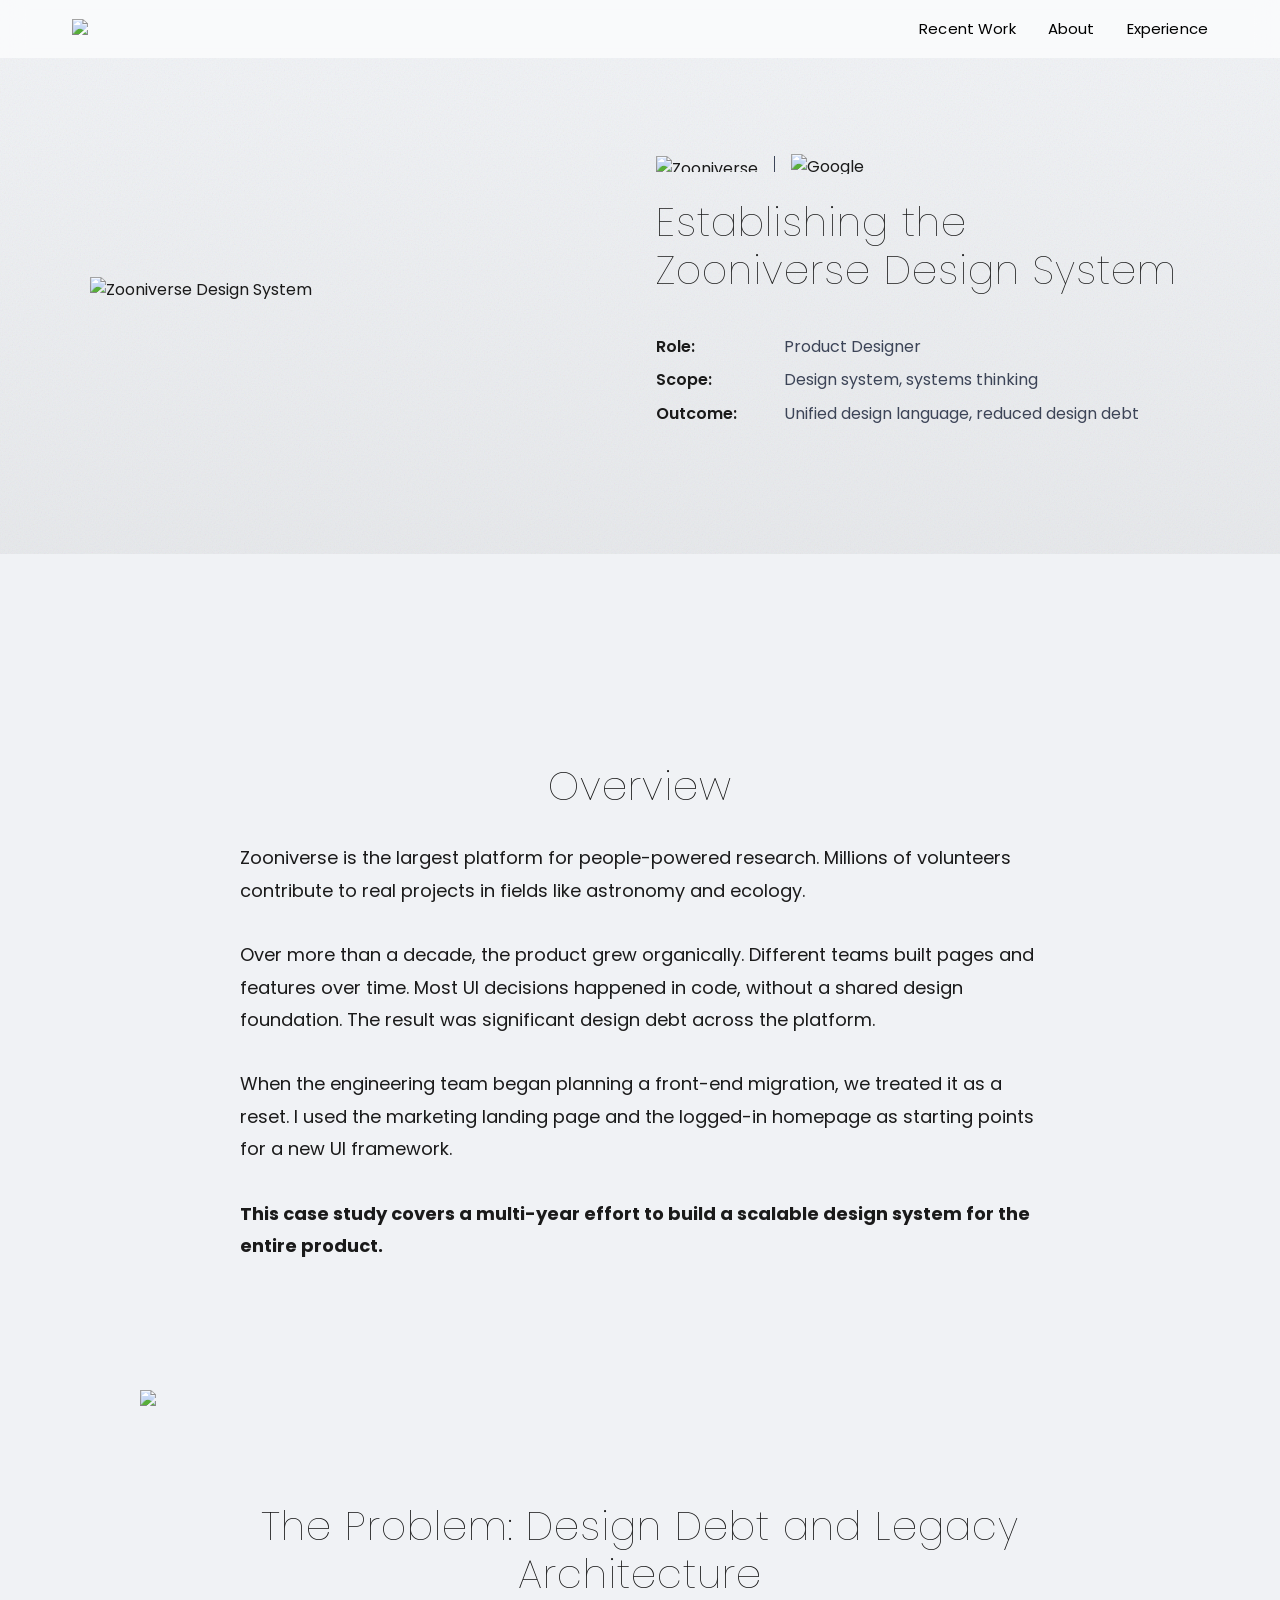
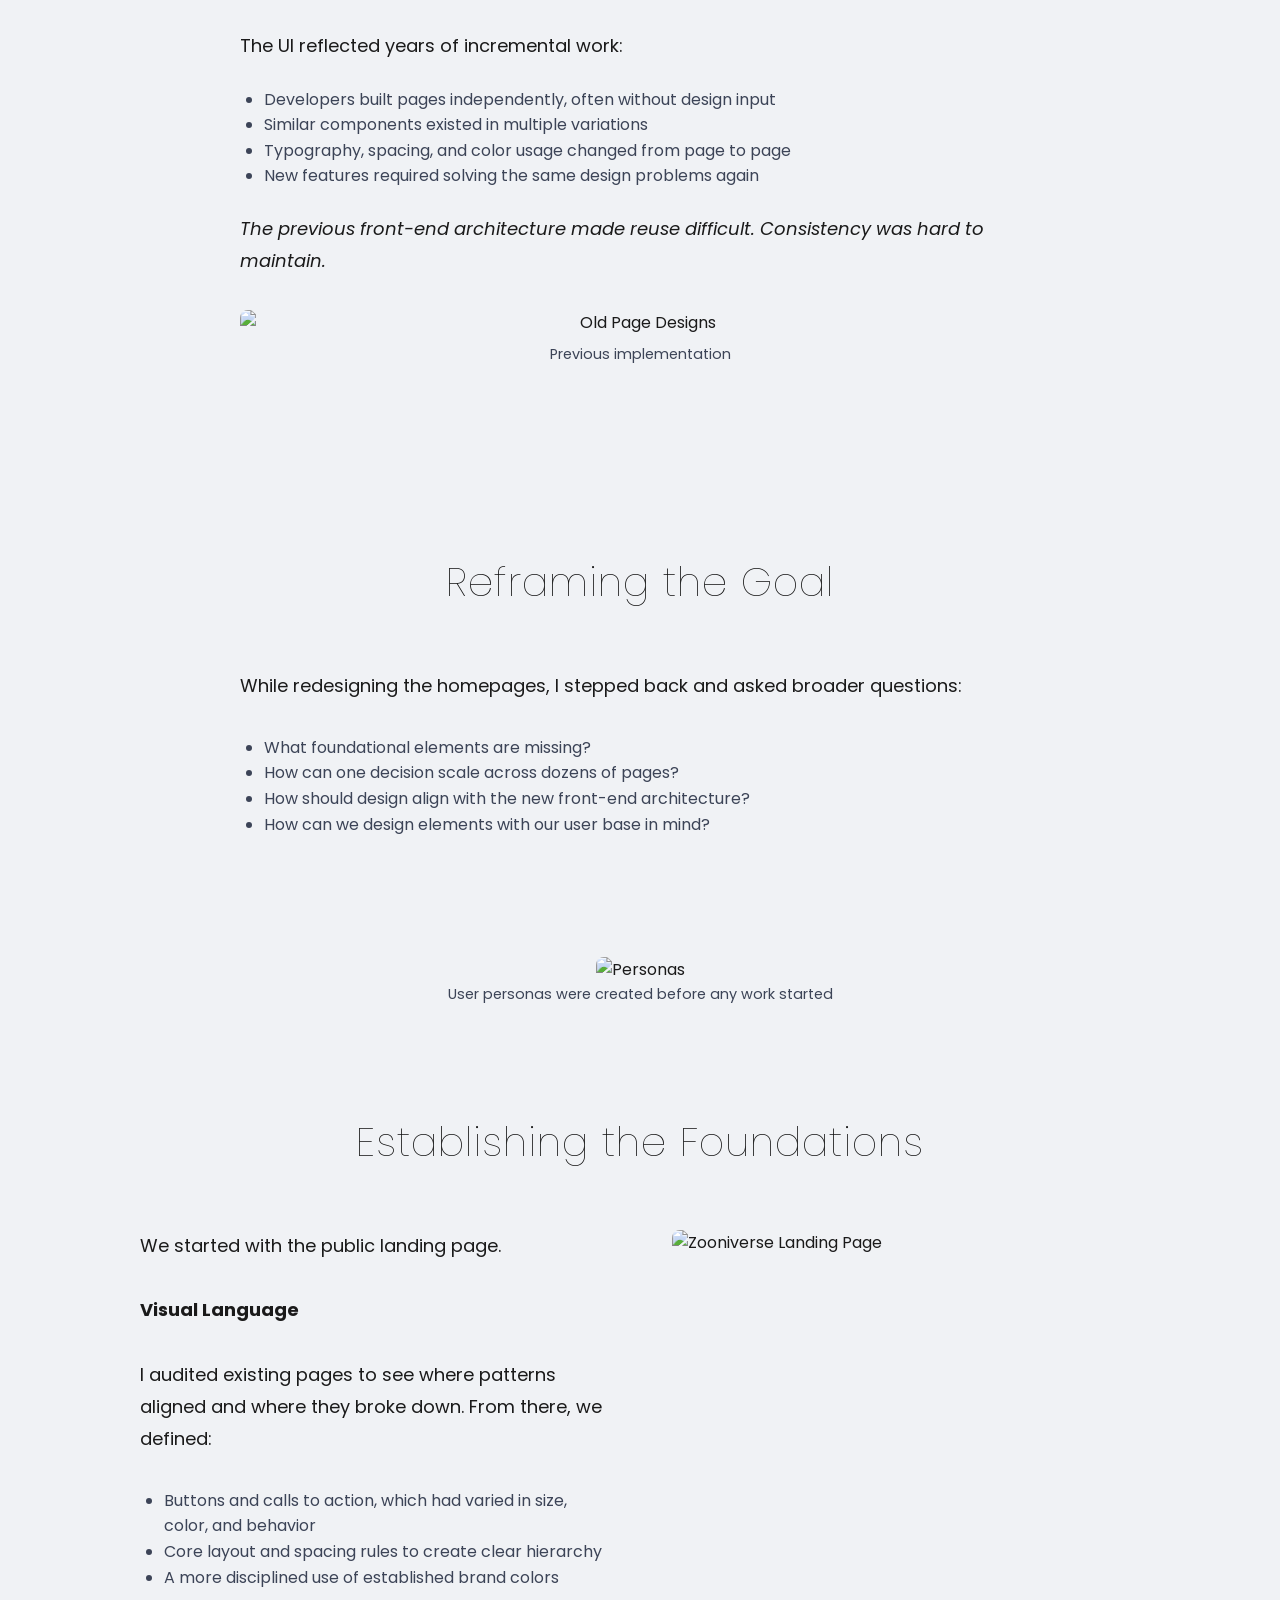
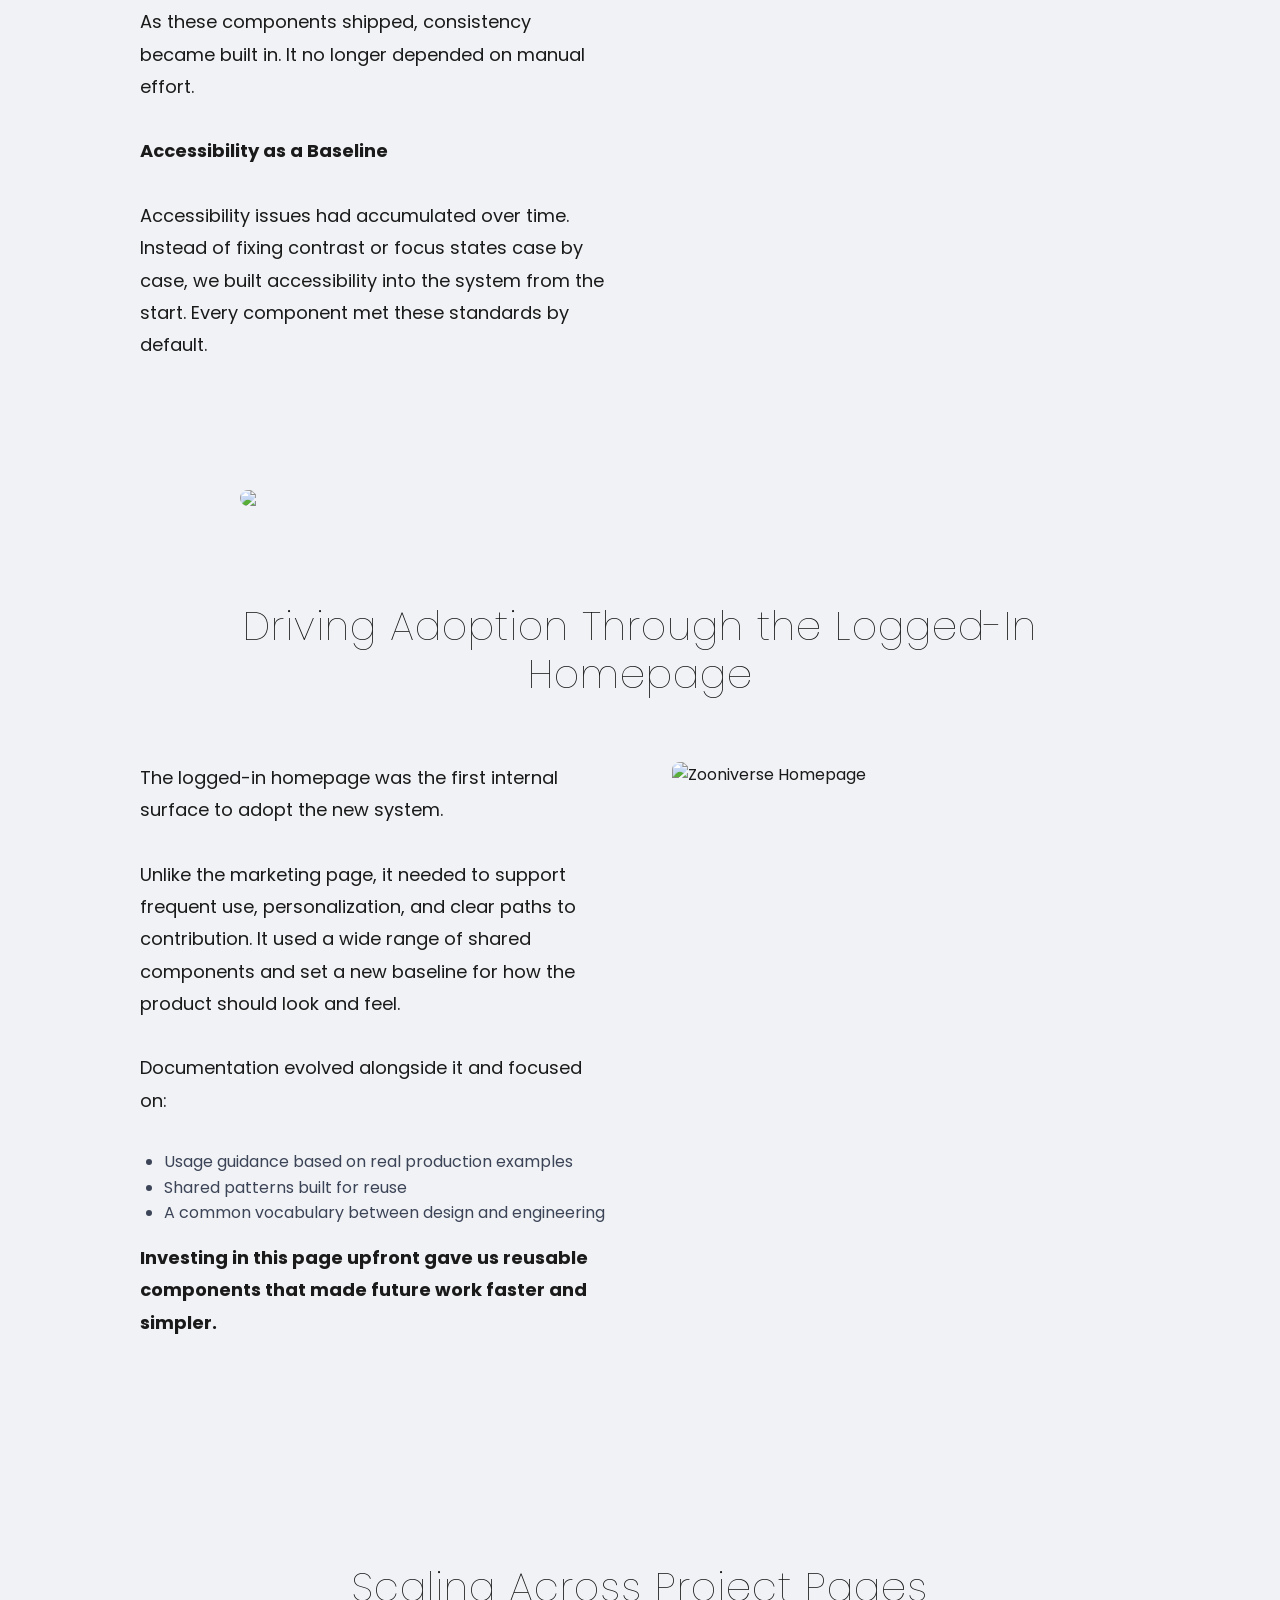
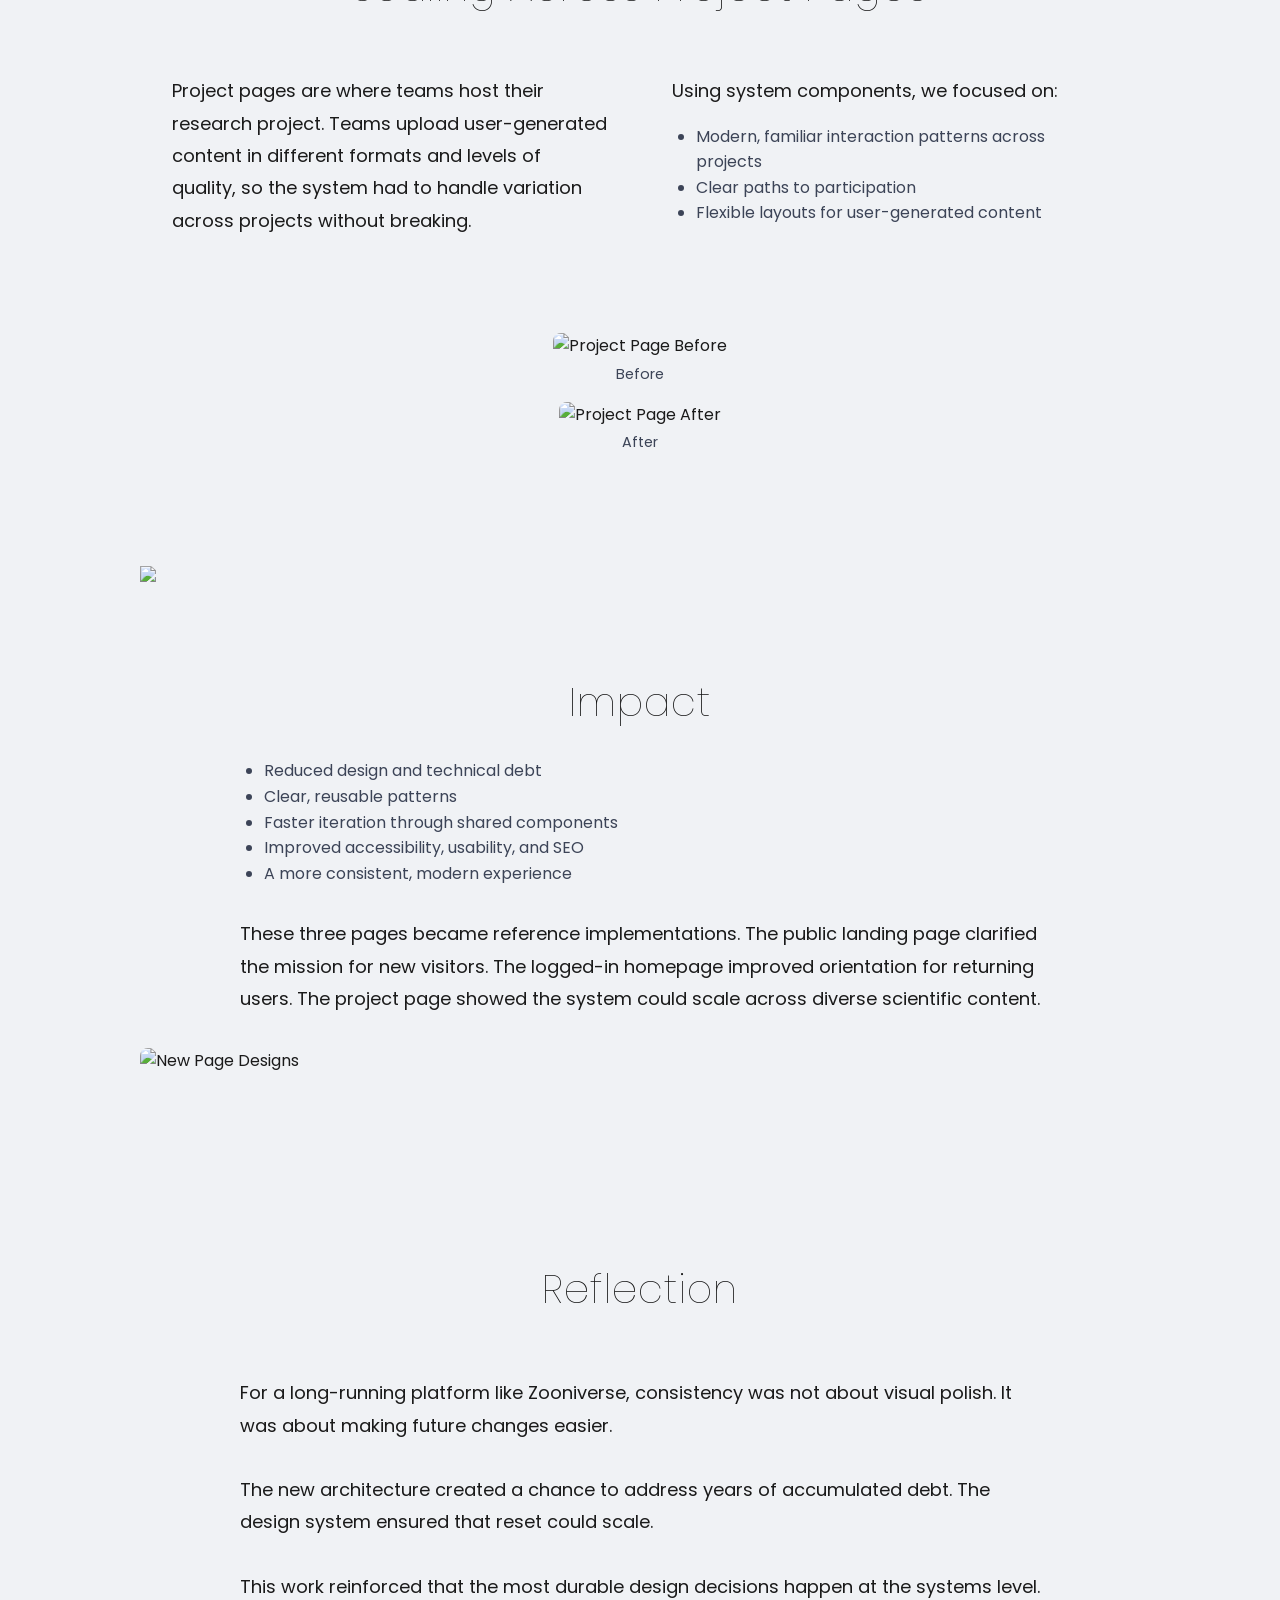
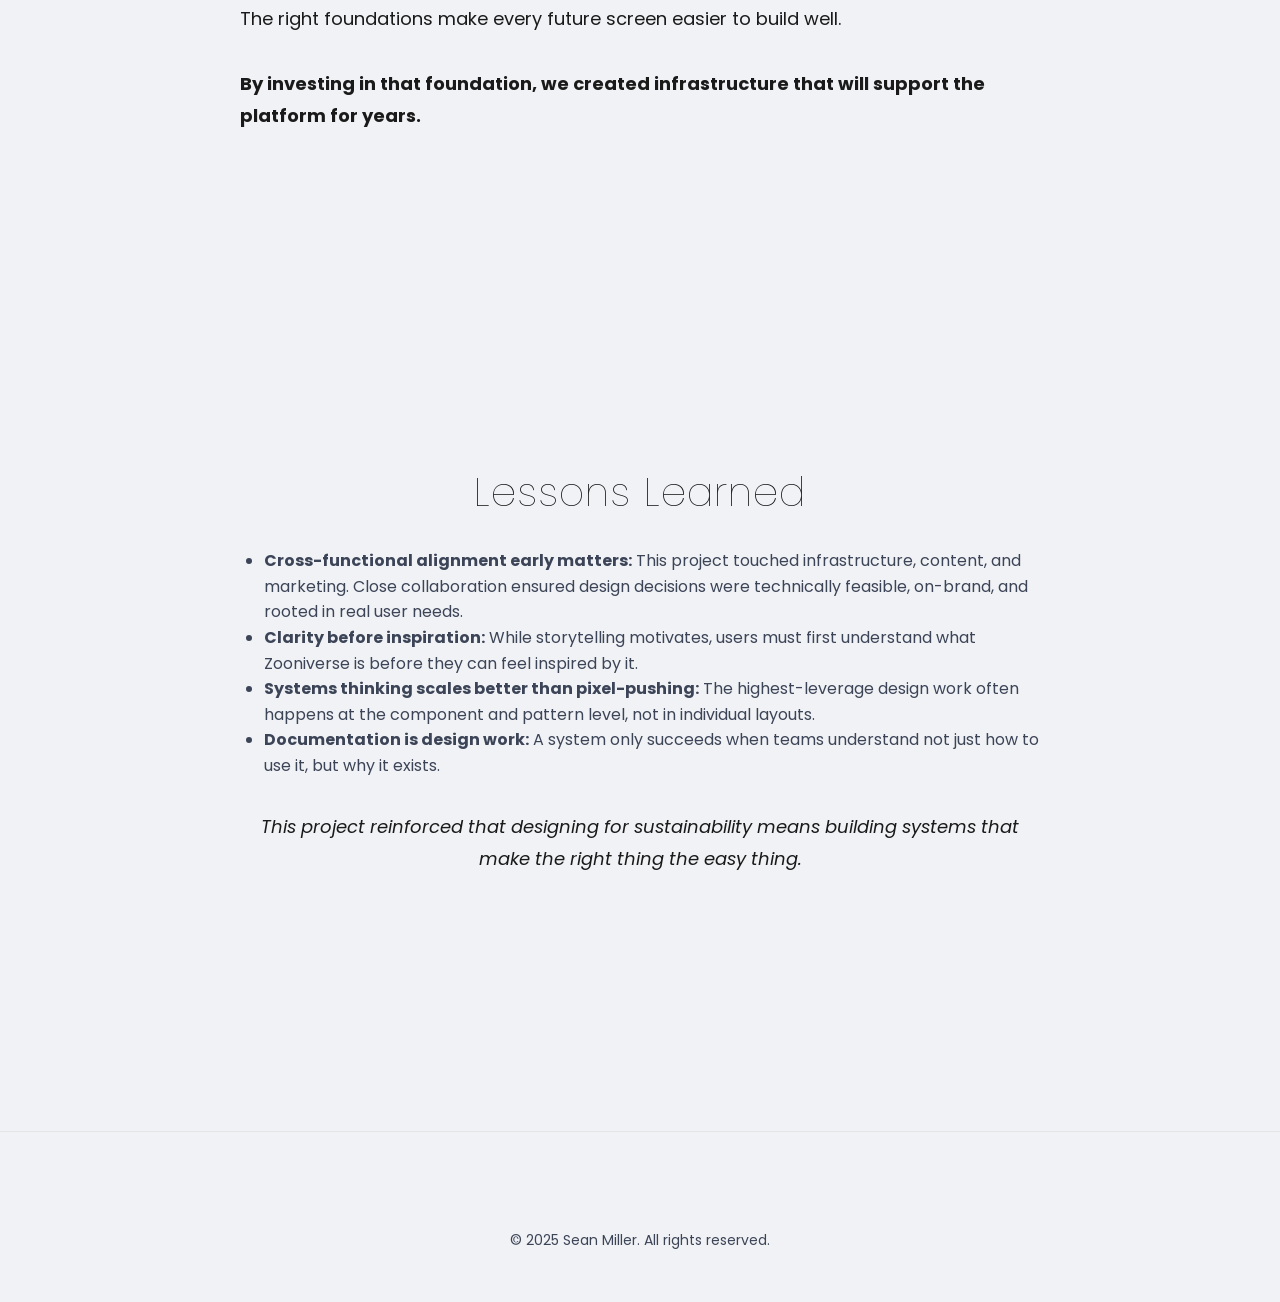
==== case_study_1.html @ 1192851b "added personas" ====
<!DOCTYPE html>
<html lang="en">
<head>
    <meta charset="UTF-8">
    <meta name="viewport" content="width=device-width, initial-scale=1.0">
    
    <!-- Primary Meta Tags -->
    <title>Establishing the Zooniverse Design System - Sean Miller UX Case Study</title>
    <meta name="title" content="Zooniverse Landing Page & Design System - Sean Miller UX Case Study">
    <meta name="description" content="Establishing a scalable design system and refreshing the homepage for the world's largest citizen science platform, turning years of design debt into intentional consistency.">
    <meta name="keywords" content="Design Systems, UX Design, Information Architecture, Visual Design, Citizen Science, Platform Design">
    <meta name="author" content="Sean Miller">
    
    <!-- Google Fonts -->
    <link rel="preconnect" href="https://fonts.googleapis.com">
    <link rel="preconnect" href="https://fonts.gstatic.com" crossorigin>
    <link href="https://fonts.googleapis.com/css2?family=Poppins:wght@300;400;500;600;700&display=swap" rel="stylesheet">
    
    <!-- Stylesheet -->
    <link rel="stylesheet" href="stylesheet.css">
</head>
<body>
    <!-- Header -->
    <header>
        <nav>
            <div class="logo">
                <a href="index.html">
                <img src=https://raw.githubusercontent.com/sean-miller26/sean-miller26.github.io/refs/heads/main/Logo%20Black.png><alt="Sean Miller"></alt> <class="logo"></a></class>
            </div>
            <ul class="nav-links">
                <li><a href="index.html#recent%20work">Recent Work</a></li>
                <li><a href="index.html#about">About</a></li>
                <li><a href="index.html#experience">Experience</a></li>
            </ul>
        </nav>
    </header>

    <main>
        <!-- Hero Section -->
        <section class="case-study-hero">
            <div class="case-study-hero-content">
                <div class="case-study-hero-image">
                    <img src="https://github.com/sean-miller26/sean-miller26.github.io/blob/main/Design%20System%20Laptop%20Mock.png?raw=true" alt="Zooniverse Design System">
                </div>
                <div class="case-study-hero-text">
                    <div class="card-sponsors">
                        <img src="https://raw.githubusercontent.com/sean-miller26/sean-miller26.github.io/refs/heads/main/zooniverse-word-teal.png" alt="Zooniverse" class="card-sponsor-logo" style="height: 16px;">
                        <div class="card-sponsor-separator"></div>
                        <img src="https://raw.githubusercontent.com/sean-miller26/sean-miller26.github.io/a4e786093bfe8d5346511a8cd8456aa1c812fcd9/Google_logo.svg" alt="Google" class="card-sponsor-logo" style="height: 20px;">
                    </div>
                    
                    <h1 style="font-size: 2.5rem; margin-bottom: 2rem; text-align: left;">Establishing the Zooniverse Design System</h1>
                    
                    <div class="case-study-meta">
                        <div class="meta-row">
                            <span class="meta-label">Role:</span>
                            <span class="meta-value">Product Designer</span>
                        </div>
                        <div class="meta-row">
                            <span class="meta-label">Scope:</span>
                            <span class="meta-value">Design system, systems thinking</span>
                        </div>
                        </div>
                        <div class="meta-row">
                            <span class="meta-label">Outcome:</span>
                            <span class="meta-value">Unified design language, reduced design debt</span>
                        </div>
                    </div>
                </div>
            </div>
        </section>

        <!-- Overview -->
        <section class="section-colored">
            <div style="max-width: 800px; margin: 0 auto;">
                <h2 style="text-align: center; margin-bottom: 2rem;">Overview</h2>
                <p>Zooniverse is the largest platform for people-powered research. Millions of volunteers contribute to real projects in fields like astronomy and ecology.</p>
                <p>Over more than a decade, the product grew organically. Different teams built pages and features over time. Most UI decisions happened in code, without a shared design foundation. The result was significant design debt across the platform.</p>
                <p>When the engineering team began planning a front-end migration, we treated it as a reset. I used the marketing landing page and the logged-in homepage as starting points for a new UI framework.</p>
                <p><strong>This case study covers a multi-year effort to build a scalable design system for the entire product.</strong></p>
            </div>
        </section>

        <div class="featured-image" style="max-width: 1000px; margin: 0 auto;">
                <img src="https://github.com/sean-miller26/sean-miller26.github.io/blob/main/Design%20System%20Visual%20Break.png?raw=true" class="featured-image">

        <!-- The Problem -->
        <section class="section-colored">
            <h2>The Problem: Design Debt and Legacy Architecture</h2>
            <div style="max-width: 800px; margin: 0 auto;">
                <p style="margin-bottom: 1.5rem;">The UI reflected years of incremental work:</p>
                <ul style="margin-left: 1.5rem; color: var(--color-text-light); margin-bottom: 1.5rem;">
                    <li>Developers built pages independently, often without design input</li>
                    <li>Similar components existed in multiple variations</li>
                    <li>Typography, spacing, and color usage changed from page to page</li>
                    <li>New features required solving the same design problems again</li>
                </ul>
                <p><em>The previous front-end architecture made reuse difficult. Consistency was hard to maintain.</em></p>
                <figure style="margin: 0; text-align: center;">
                    <img src="https://github.com/sean-miller26/sean-miller26.github.io/blob/main/Old%20Page%20Designs.png?raw=true" 
                    alt="Old Page Designs" 
                    class="featured-image" 
                    style="border-radius: 8px;">
                <figcaption style="margin-top: 0.5rem; color: var(--color-text-light); font-size: 0.9rem;">
                    Previous implementation
                    </figcaption>    
                </figure>
                    <div class="featured-image" style="max-width: 1000px; margin: 0 auto;">
                
            </div>
            
        </section>

        <!-- Reframing the Goal -->
        <section class="section-white">
            <div style="max-width: 800px; margin: 0 auto;">
                <h2>Reframing the Goal</h2>
                <p>While redesigning the homepages, I stepped back and asked broader questions:</p>
                <ul style="margin-left: 1.5rem; color: var(--color-text-light); margin-bottom: 1.5rem;">
                    <li>What foundational elements are missing?</li>
                    <li>How can one decision scale across dozens of pages?</li>
                    <li>How should design align with the new front-end architecture?</li>
                    <li>How can we design elements with our user base in mind?</li>
                </ul>
            </div>
        </section>

        <figure style="margin: 0; text-align: center;">
                <img src="https://github.com/sean-miller26/sean-miller26.github.io/blob/main/Personas.png?raw=true" 
                alt="Personas" 
                class="lightbox-trigger" 
                style="width: 100%; height: auto; border-radius: 8px;">
                <figcaption style="margin-bottom: 1rem; color: var(--color-text-light); font-size: 0.9rem;">User personas were created before any work started</figcaption>    
            </figure>

        <!-- Establishing the Foundations -->
        <section class="section-white">
            <h2>Establishing the Foundations</h2>
            <div class="featured-item" style="max-width: 1000px; margin: 0 auto;">
                <img src="https://github.com/sean-miller26/sean-miller26.github.io/blob/main/Long%20Landing%20Page.png?raw=true" 
                alt="Zooniverse Landing Page" 
                class="featured-image lightbox-trigger" 
                style="border-radius: 8px;">
                <div class="featured-content"> 
                    <p>We started with the public landing page.</p>
                    <p><strong>Visual Language</strong></p>
                    <p>I audited existing pages to see where patterns aligned and where they broke down. From there, we defined:</p>
                    <ul style="margin-left: 1.5rem; color: var(--color-text-light); margin-bottom: 1rem;">
                        <li>Buttons and calls to action, which had varied in size, color, and behavior</li>
                        <li>Core layout and spacing rules to create clear hierarchy</li>
                        <li>A more disciplined use of established brand colors</li>
                    </ul>
                    <p>As these components shipped, consistency became built in. It no longer depended on manual effort.</p>
                    <p><strong>Accessibility as a Baseline</strong></p>
                    <p>Accessibility issues had accumulated over time. Instead of fixing contrast or focus states case by case, we built accessibility into the system from the start. Every component met these standards by default.</p>
                </div>
            </div>
        </section>

        <img src="https://github.com/sean-miller26/sean-miller26.github.io/blob/main/Design%20System.png?raw=true"
            class="featured-image lightbox-trigger" 
                 style="border-radius: 8px; max-width: 800px; width: 100%; margin: 0 auto;">

        <!-- Driving Adoption Through the Logged-In Homepage -->
        <section class="section-white">
            <h2>Driving Adoption Through the Logged-In Homepage</h2>
            <div class="featured-item" style="max-width: 1000px; margin: 0 auto;">
                <img src="https://github.com/sean-miller26/sean-miller26.github.io/blob/main/Long%20Homepage.png?raw=true" 
                alt="Zooniverse Homepage" 
                class="featured-image lightbox-trigger" 
                style="border-radius: 8px;">
                <div class="featured-content"> 
                    <p>The logged-in homepage was the first internal surface to adopt the new system.</p>
                    <p>Unlike the marketing page, it needed to support frequent use, personalization, and clear paths to contribution. It used a wide range of shared components and set a new baseline for how the product should look and feel.</p>
                    <p>Documentation evolved alongside it and focused on:</p>
                    <ul style="margin-left: 1.5rem; color: var(--color-text-light); margin-bottom: 1rem;">
                        <li>Usage guidance based on real production examples</li>
                        <li>Shared patterns built for reuse</li>
                        <li>A common vocabulary between design and engineering</li>
                    </ul>
                    <p><strong>Investing in this page upfront gave us reusable components that made future work faster and simpler.</strong></p>
                </div>
            </div>
        </section>

       <!-- Scaling the System Across Project Pages -->
<section class="section-white">
    <h2>Scaling Across Project Pages</h2>
    <div style="max-width: var(--max-width); margin: 0 auto; padding: 0 var(--space-md);">
        <style>
            @media (max-width: 768px) {
                .stack-mobile { grid-template-columns: 1fr !important; }
            }
        </style>
        
        <!-- Text and List Row -->
        <div class="stack-mobile" style="display: grid; grid-template-columns: 1fr 1fr; gap: var(--space-lg); margin-bottom: var(--space-lg);">
            <div>
                <p>Project pages are where teams host their research project. Teams upload user-generated content in different formats and levels of quality, so the system had to handle variation across projects without breaking.</p>
            </div>
            <div>
                <p style="margin-bottom: 1rem;">Using system components, we focused on:</p>
                <ul style="margin-left: 1.5rem; color: var(--color-text-light);">
                    <li>Modern, familiar interaction patterns across projects</li>
                    <li>Clear paths to participation</li>
                    <li>Flexible layouts for user-generated content</li>
                </ul>
            </div>
        </div>

        <!-- Before and after images -->
        <div class="featured-image">
            <figure style="margin: 0; text-align: center;">
                <img src="https://github.com/sean-miller26/sean-miller26.github.io/blob/main/Project%20Homepage%20Old.png?raw=true" alt="Project Page Before" class="lightbox-trigger" style="width: 100%; height: auto; border-radius: 8px;">
                <figcaption style="margin-top: 0.25rem; margin-bottom: 1rem; color: var(--color-text-light); font-size: 0.9rem;">Before</figcaption>    
            </figure>
            <figure style="margin: 0; text-align: center;">
                <img src="https://github.com/sean-miller26/sean-miller26.github.io/blob/main/Project%20Hompage%20New.png?raw=true" alt="Project Page After" class="lightbox-trigger" style="width: 100%; height: auto; border-radius: 8px;">
                <figcaption style="margin-top: 0.25rem; margin-bottom: 1rem; color: var(--color-text-light); font-size: 0.9rem;">After</figcaption>
            </figure>
        </div>
    </div>
</section>

<div class="featured-image" style="max-width: 1000px; margin: 0 auto;">
                <img src="https://github.com/sean-miller26/sean-miller26.github.io/blob/main/Design%20System%202.png?raw=true" 
                class="featured-image lightbox-trigger">

        <!-- Impact -->
        <section class="section-colored">
            <h2>Impact</h2>
            <div style="max-width: 800px; margin: 0 auto;">
                    <ul style="margin-left: 1.5rem; color: var(--color-text-light);">
                        <li>Reduced design and technical debt</li>
                        <li>Clear, reusable patterns</li>
                        <li>Faster iteration through shared components</li>
                        <li>Improved accessibility, usability, and SEO</li>
                        <li>A more consistent, modern experience</li>
                    </ul>
                    <p style="margin-top: 2rem;">These three pages became reference implementations. The public landing page clarified the mission for new visitors. The logged-in homepage improved orientation for returning users. The project page showed the system could scale across diverse scientific content.</p>
                </div>
                <div class="featured-image" style="max-width: 1000px; margin: 0 auto;">
                <img src="https://github.com/sean-miller26/sean-miller26.github.io/blob/main/New%20Page%20Designs.png?raw=true" 
                alt="New Page Designs" 
                class="featured-image lightbox-trigger" 
                style="border-radius: 8px;">
            </div>
        </section>

        <!-- Reflection -->
        <section class="section-white">
            <div style="max-width: 800px; margin: 0 auto;">
                <h2>Reflection</h2>
                <p>For a long-running platform like Zooniverse, consistency was not about visual polish. It was about making future changes easier.</p>
                <p style="margin-top: 1.5rem;">The new architecture created a chance to address years of accumulated debt. The design system ensured that reset could scale.</p>
                <p style="margin-top: 1.5rem;">This work reinforced that the most durable design decisions happen at the systems level. The right foundations make every future screen easier to build well.</p>
                <p style="margin-top: 1.5rem;"><strong>By investing in that foundation, we created infrastructure that will support the platform for years.</strong></p>
            </div>
        </section>

        <!-- Lessons Learned -->
        <section class="section-colored">
            <div style="max-width: 800px; margin: 0 auto;">
                <h2>Lessons Learned</h2>
                <ul style="margin-left: 1.5rem; color: var(--color-text-light);">
                    <li><strong>Cross-functional alignment early matters:</strong> This project touched infrastructure, content, and marketing. Close collaboration ensured design decisions were technically feasible, on-brand, and rooted in real user needs.</li>
                    <li><strong>Clarity before inspiration:</strong> While storytelling motivates, users must first understand what Zooniverse is before they can feel inspired by it.</li>
                    <li><strong>Systems thinking scales better than pixel-pushing:</strong> The highest-leverage design work often happens at the component and pattern level, not in individual layouts.</li>
                    <li><strong>Documentation is design work:</strong> A system only succeeds when teams understand not just how to use it, but why it exists.</li>
                </ul>
                <p style="margin-top: 2rem; text-align: center;"><em>This project reinforced that designing for sustainability means building systems that make the right thing the easy thing.</em></p>
            </div>
        </section>
    </main>

    <!-- Footer -->
    <footer>
        <p>&copy; 2025 Sean Miller. All rights reserved.</p>
    </footer>

    <!-- Lightbox Overlay (add once per page) -->
<div id="lightbox">
    <img id="lightbox-img" src="" alt="">
    <button id="lightbox-close">×</button>
</div>

    <script src="lightbox.js"></script>

    <script>
        // Smooth scrolling for nav links
        document.querySelectorAll('a[href^="#"]').forEach(anchor => {
            anchor.addEventListener('click', function (e) {
                e.preventDefault();
                const target = document.querySelector(this.getAttribute('href'));
                if (target) {
                    target.scrollIntoView({ behavior: 'smooth' });
                }
            });
            
        });
        
    </script>
</body>
</html>
---- stylesheet.css ----
/* ===================================
   SEAN MILLER PORTFOLIO STYLESHEET
   =================================== */

/* CSS Reset & Base Styles */
* {
  margin: 0;
  padding: 0;
  box-sizing: border-box;
}

:root {
  /* Color Palette */
  --color-text: #1a1a1a;
  --color-text-light: #3C4457;
  --color-text-lighter: #3C4457;
  --color-background: #f0f2f5;
  --color-accent: #000000;
  --color-border: #e5e5e5;
  --color-hover: #f5f5f5;
  
  /* Typography */
  --font-primary: 'Poppins', -apple-system, BlinkMacSystemFont, 'Segoe UI', sans-serif;
  --font-display: 'Poppins', 'Helvetica Neue', Helvetica, Arial, sans-serif;
  
  /* Spacing */
  --space-xs: 0.5rem;
  --space-sm: 1rem;
  --space-md: 2rem;
  --space-lg: 4rem;
  --space-xl: 6rem;
  --space-xxl: 8rem;
  
  /* Layout */
  --max-width: 1200px;
  --content-width: 800px;
  --transition: all 0.3s cubic-bezier(0.4, 0, 0.2, 1);
}

/* Typography */
body {
  font-family: var(--font-primary);
  font-size: 16px;
  line-height: 1.6;
  color: var(--color-text);
  background-color: var(--color-background);
  -webkit-font-smoothing: antialiased;
  -moz-osx-font-smoothing: grayscale;
  margin: 0;
  padding: 0;
}

html {
scroll-behavior: smooth;
scroll-padding-top: 100px;
}

h1, h2, h3, h4, h5, h6 {
  font-family: var(--font-display);
  font-weight: 100;
  line-height: 1.2;
  margin-bottom: var(--space-md);
  letter-spacing: +0.025em;
}

h1 {
  font-size: clamp(2rem, 5vw, 3.5rem);
  margin-bottom: var(--space-lg);
}

h2 {
  font-size: clamp(1.5rem, 4vw, 2.5rem);
  text-align: center;
  margin-bottom: var(--space-lg);
  color: #101010
}

h3 {
  font-size: clamp(1.2rem, 3vw, 1.75rem);
  font-weight: 600;
  text-transform: uppercase;
  letter-spacing: 0.05em;
  font-size: 0.875rem;
  color: #101010;
}

h4 {
  font-size: 1.05rem;
  font-weight: 500;
  margin-bottom: var(--space-sm);
}

p {
  margin-bottom: var(--space-md);
  font-size: 1.125rem;
  line-height: 1.8;
  color: var(--color-text);
}

/* Links */
a {
  color: var(--color-accent);
  text-decoration: none;
  transition: var(--transition);
  position: relative;
}

a:hover {
  opacity: 0.6;
}

/* Header & Navigation */
header {
  padding: var(--space-sm) 0;
  border-bottom: 0px solid var(--color-border);
  position: sticky;
  top: 0;
  background: rgba(255, 255, 255, 0.6);
  backdrop-filter: blur(12px);
  z-index: 1000;
  margin: 0;
}

.logo {
  display: flex;
  align-items: center;
}

.logo a {
  display: flex;
  align-items: center;
}

.logo img {
  height: 20px;
  width: auto;
  display: block;
  transition: var(--transition);
}
nav {
  max-width: var(--max-width);
  margin: 0 auto;
  padding: 0 var(--space-md);
  display: flex;
  justify-content: space-between;
  align-items: center;
}

.nav-links {
  display: flex;
  gap: var(--space-md);
  list-style: none;
}

.nav-links a {
  font-size: 0.9375rem;
  font-weight: 400;
  letter-spacing: 0.01em;
}

/* Main Layout */
main {
  max-width: var(--max-width);
  margin: 0 auto;
  padding: 0 var(--space-md);
}

section {
  padding: var(--space-xl) 0;
}

section:first-of-type {
  padding-top: var(--space-xl);
}

/* Hero Section with Parallax */
.hero {
  position: relative;
  text-align: center;
  padding: 0;
  min-height: 65vh;
  display: flex;
  align-items: flex-end;
  justify-content: center;
  overflow: visible;
  margin-left: calc(-50vw + 50%);
  margin-right: calc(-50vw + 50%);
  padding-left: calc(50vw - 50%);
  padding-right: calc(50vw - 50%);
  margin-top: calc(-1 * (var(--space-sm) * 2 + 20px));
  padding-top: calc(var(--space-sm) * 2 + 60px);
  padding-bottom: 1rem;
}

.hero::after {
  content: '';
  position: absolute;
  bottom: 0;
  left: 0;
  width: 100%;
  height: 35%;
  background: linear-gradient(to bottom, transparent, #f0f2f5);
  pointer-events: none;
  z-index: 0;
}

.hero-bg {
  position: absolute;
  top: 0;
  left: 0;
  width: 100%;
  height: 110%;
  background-size: cover;
  background-position: center;
  background-repeat: no-repeat;
  z-index: -1;
  will-change: transform;
}

.hero-content {
  position: absolute;
  z-index: 1;
  max-width: var(--content-width);
  padding: 0 var(--space-md);
  color: #ffffff;
  display: flex;
  flex-direction: column;
  align-items: center;
  bottom: -6rem;
}

.hero-logo {
  width: 140px;
  height: auto;
  margin-bottom: .25rem;
  display: block;
}

.hero h1 {
  font-family: "Permanent Marker", cursive;
  font-weight: 400;
  margin: 0 0 0 0;
  color: #101010;
}

.hero p {
  font-size: 1rem;
  font-weight: 200;
  line-height: 1.4;
  color: #101010;
  max-width: var(--content-width);
  margin: 1rem;
}

.hero-social-links {
  display: flex;
  gap: .5rem;
  justify-content: center;
  flex-wrap: wrap;
  margin-top: 0.5rem;
}

.social-link {
  display: flex;
  align-items: center;
  gap: 8px;
  color: #3C4457;
  text-decoration: none;
  font-size: 0.9rem;
  transition: all 0.3s ease;
  padding: 6px 12px;
  border-radius: 25px;
  background: rgba(255, 255, 255, 0.5);
  backdrop-filter: blur(10px);
  border: 1px solid rgba(255, 255, 255, 0.1);
  white-space: nowrap;
  flex-shrink: 0;
}

.social-link:hover {
  color: #3C4457;
  background: #ffffff;
  border-color: #3C4457;
  opacity: 1;
}

.social-icon {
  width: 16px;
  height: 16px;
  fill: currentColor;
}

/* Section Background Colors */
.section-white {
  background: #F0F2F5;
  margin-left: calc(-50vw + 50%);
  margin-right: calc(-50vw + 50%);
  padding-left: calc(50vw - 50%);
  padding-right: calc(50vw - 50%);
}

.section-colored {
  background: #F0F2F5;
  margin-left: calc(-50vw + 50%);
  margin-right: calc(-50vw + 50%);
  padding-left: calc(50vw - 50%);
  padding-right: calc(50vw - 50%);
  padding-top: 13rem;
  padding-bottom: var(--space-xl);
}

.section-colored > * {
  opacity: 0;
  animation: fadeOnly 2s cubic-bezier(0.16, 1, 0.3, 1) both;
  animation-delay: 1.4s;
}

.section-colored h2 {
  color: #101010;
  text-align: center;
  margin-bottom: 2rem;
}

/* Content Sections */
.section-title {
  text-align: center;
  margin-bottom: var(--space-xl);
}

.section-subtitle {
  font-size: 1.125rem;
  color: var(--color-text-light);
  max-width: var(--content-width);
  margin: 0 auto;
  text-align: center;
}

/* Grid Layouts */
.grid {
  display: grid;
  gap: var(--space-sm);
}

.grid-2 {
  grid-template-columns: repeat(2, 1fr);
}

.grid-3 {
  grid-template-columns: repeat(auto-fit, minmax(300px, 1fr));
}

.grid-4 {
  grid-template-columns: repeat(auto-fit, minmax(200px, 1fr));
}

/* Cards */
.card {
  background: #ffffff;
  border: 0px solid var(--color-border);
  border-radius: 8px;
  overflow: hidden;
  transition: var(--transition);
  display: grid;
  grid-template-columns: 400px 1fr;
  max-width: var(--max-width);
  margin: 0 auto var(--space-lg);
}

.card:hover {
  transform: translateY(0px);
  box-shadow: 0 12px 24px rgba(0, 0, 0, 0.08);
}

.card-image-wrapper {
  overflow: hidden;
  width: 100%;
  height: 100%;
}

.card-image {
  width: 100%;
  height: 100%;
  display: block;
  object-fit: cover;
  transition: transform 0.35s cubic-bezier(0.4, 0, 0.2, 1);
}

.card:hover .card-image {
  transform: scale(1.05);
}

.card-content {
  padding: var(--space-md);
  display: flex;
  flex-direction: column;
  justify-content: space-between;
}

.card-sponsors {
  display: flex;
  align-items: center;
  gap: 1rem;
  margin-bottom: 1rem;
  flex-wrap: wrap;
}

.card-sponsor-logo {
  height: 14px;
  width: auto;
  object-fit: contain;
}

.card-sponsor-separator {
  width: 1px;
  height: 16px;
  background:var(--color-text-light);
}

.card-title {
  color: #101010;
  font-size: 1.75rem;
  font-weight: 200;
  margin-bottom: var(--space-sm);
  line-height: 1.3;
  letter-spacing: 0.0em;
  text-transform: none;
}

.card-description {
  font-size: 1rem;
  line-height: 1.6;
  color: var(--color-text-light);
  margin-bottom: 0;
  flex-grow: 1;
  max-width: 720px;
}

.featured-cta {
  display: block;
  font-size: 0.9375rem;
  font-weight: 500;
  color: var(--color-text-light);
  text-decoration: underline;
  text-underline-offset: 4px;
  text-align: right;
  margin-top: 20px;
}

/* Responsive: Stack on mobile */
@media (max-width: 768px) {
  .card {
    grid-template-columns: 1fr;
  }
  
  .card-image-wrapper {
    height: auto;
  }
  
  .card-image {
    aspect-ratio: 16/9;
    height: auto;
  }
  
  .card-title {
    font-size: 1.5rem;
}

.card-title a {
    color: inherit;
    text-decoration: none;
    transition: var(--transition);
}

.card-title a:hover {
    opacity: 0.6;
}
  
  .card-content {
    padding: var(--space-sm);
  }
  
  .card-sponsors {
    gap: 0.5rem;
  }
  
  .card-sponsor-logo {
    height: 14px;
  }
}

/* Case Study Hero Section */
.case-study-hero {
    background: linear-gradient(to bottom, #f0f2f5 0%, rgba(0, 0, 0, 0.04) 100%);
    padding: var(--space-xxl) 0;
    margin-left: calc(-50vw + 50%);
    margin-right: calc(-50vw + 50%);
    padding-left: calc(40vw - 40%);
    padding-right: calc(40vw - 40%);
    position: relative;
}

.case-study-hero::before {
    content: '';
    position: absolute;
    top: 0;
    left: 0;
    width: 100%;
    height: 100%;
    background-image: url("data:image/svg+xml,%3Csvg viewBox='0 0 400 400' xmlns='http://www.w3.org/2000/svg'%3E%3Cfilter id='noiseFilter'%3E%3CfeTurbulence type='fractalNoise' baseFrequency='0.9' numOctaves='4' stitchTiles='stitch'/%3E%3C/filter%3E%3Crect width='100%25' height='100%25' filter='url(%23noiseFilter)'/%3E%3C/svg%3E");
    opacity: 0.1;
    pointer-events: none;
    z-index: 1;
}

.case-study-hero-content {
    position: relative;
    z-index: 2;
    max-width: var(--max-width);
    margin: 0 auto;
    display: grid;
    grid-template-columns: 1fr 1fr;
    gap: var(--space-md);
    align-items: center;
    padding: 0 var(--space-md);
}

.case-study-hero-image {
    width: 100%;
}

.case-study-hero-image img {
    width: 100%;
    height: auto;
    display: block;
}

.case-study-hero-text {
    display: flex;
    flex-direction: column;
    gap: 0.5rem;
}

.case-study-hero-text h1 {
    margin: 0;
    line-height: 1.2;
}

.case-study-meta {
    display: flex;
    flex-direction: column;
    gap: 0.5rem;
}

.meta-row {
    display: flex;
    gap: 0.5rem;
    align-items: baseline;
}

.meta-label {
    font-weight: 600;
    color: var(--color-text);
    min-width: 120px;
}

.meta-value {
    color: var(--color-text-light);
}

/* Responsive */
@media (max-width: 768px) {
    .case-study-hero-content {
        grid-template-columns: 1fr;
        gap: var(--space-lg);
    }
    
    .case-study-hero-image {
        order: 1;
    }
    
    .case-study-hero-text {
        order: 2;
    }
    
    .case-study-hero-text h1 {
        text-align: center;
    }
    
    .card-sponsors {
        justify-content: center;
    }
}

/* Lightbox Image Gallery */
.lightbox-trigger {
    cursor: pointer;
    transition: opacity 0.3s ease;
}

.lightbox-trigger:hover {
    opacity: 0.85;
}

#lightbox {
    display: none;
    position: fixed;
    top: 0;
    left: 0;
    width: 100vw;
    height: 100vh;
    background: rgba(0, 0, 0, 0.7);
    z-index: 9999;
    cursor: pointer;
    align-items: center;
    justify-content: center;
}

#lightbox.active {
    display: flex;
}

#lightbox-img {
    max-width: 90%;
    max-height: 90vh;
    border-radius: 8px;
    box-shadow: 0 8px 32px rgba(0, 0, 0, 0.5);
}

#lightbox-close {
    position: absolute;
    top: 4rem;
    right: 2rem;
    background: white;
    border: none;
    border-radius: 50%;
    width: 40px;
    height: 40px;
    font-size: 24px;
    cursor: pointer;
    display: flex;
    align-items: center;
    justify-content: center;
    box-shadow: 0 2px 8px rgba(0, 0, 0, 0.3);
    transition: transform .5s ease;
}

#lightbox-close:hover {
    transform: scale(1.1);
}

body.lightbox-open {
    overflow: hidden;
}

/* Experience */
.experience-item {
  margin-bottom: 60px;
  transition: all 0.3s ease;
  position: relative;
}

.experience-item h3 {
  color: #000000;
  font-size: 1.3rem;
  margin-bottom: 5px;
}

.experience-item .company {
  opacity: 0.7;
  margin-bottom: 10px;
}

.experience-item .duration {
  color: #909090;
  font-size: 0.9rem;
  margin-bottom: 15px;
}

/* Featured Work / Case Studies */
.featured-work {
  margin-bottom: var(--space-xl);
}

.featured-item {
  display: grid;
  grid-template-columns: 1fr 1fr;
  gap: var(--space-lg);
  align-items: start;
  margin-bottom: var(--space-lg);
}

.featured-item:nth-child(even) {
  direction: rtl;
}

.featured-item:nth-child(even) > * {
  direction: ltr;
}

.featured-image {
  width: 100%;
  height: auto;
  display: block;
}

.featured-content h3 {
  font-size: 1.75rem;
  font-weight: 500;
  text-transform: none;
  letter-spacing: -0.02em;
  color: var(--color-text);
  margin-bottom: var(--space-sm);
}

.featured-content p {
  font-size: 1.125rem;
  margin-bottom: var(--space-md);
}

/* Full-width text sections */
.full-width-text {
  margin-bottom: var(--space-lg);
}

.full-width-text p {
  font-size: 1.125rem;
  line-height: 1.8;
  color: var(--color-text);
  margin-bottom: var(--space-md);
}

.full-width-text ul {
  margin-bottom: var(--space-md);
}

/* Responsive */
@media (max-width: 768px) {
  .featured-item {
    grid-template-columns: 1fr;
    gap: var(--space-md);
  }
}

/* Buttons */
.btn {
  display: inline-block;
  padding: 0.875rem 2rem;
  border: 1px solid var(--color-accent);
  background: transparent;
  color: var(--color-accent);
  font-family: var(--font-primary);
  font-size: 0.9375rem;
  font-weight: 500;
  letter-spacing: 0.02em;
  cursor: pointer;
  transition: var(--transition);
  text-align: center;
}

.btn:hover {
  background: var(--color-accent);
  color: var(--color-background);
  opacity: 1;
}

.btn-primary {
  background: var(--color-accent);
  color: var(--color-background);
}

.btn-primary:hover {
  background: transparent;
  color: var(--color-accent);
}

/* Logo Grid / Client Logos */
.logo-grid {
  display: grid;
  grid-template-columns: repeat(auto-fit, minmax(150px, 1fr));
  gap: var(--space-lg);
  align-items: center;
  margin: var(--space-xl) 0;
}

.logo-item {
  display: flex;
  align-items: center;
  justify-content: center;
  padding: var(--space-md);
  opacity: 0.6;
  transition: var(--transition);
}

.logo-item:hover {
  opacity: 1;
}

.logo-item img {
  max-width: 120px;
  height: auto;
  filter: grayscale(100%);
  transition: var(--transition);
}

.logo-item:hover img {
  filter: grayscale(0%);
}

/* Divider */
hr {
  border: none;
  border-top: 1px solid var(--color-border);
  margin: var(--space-xxl) 0;
}

/* Footer */
footer {
  border-top: 1px solid var(--color-border);
  padding: var(--space-xl) 0 var(--space-md);
  margin-top: var(--space-xxl);
  text-align: center;
}

footer p {
  font-size: 0.875rem;
  color: var(--color-text-lighter);
  margin-bottom: var(--space-sm);
}

.footer-links {
  display: flex;
  justify-content: center;
  gap: var(--space-md);
  list-style: none;
  margin-bottom: var(--space-md);
}

.social-links {
  display: flex;
  justify-content: center;
  gap: var(--space-sm);
  list-style: none;
}

/* Responsive Design */
@media (max-width: 768px) {
  :root {
    --space-lg: 3rem;
    --space-xl: 4rem;
    --space-xxl: 5rem;
  }
  
  .nav-links {
    gap: var(--space-sm);
  }
  
  .featured-item {
    grid-template-columns: 1fr;
  }
  
  .featured-item:nth-child(even) {
    direction: ltr;
  }
  
  .logo-grid {
    grid-template-columns: repeat(auto-fit, minmax(100px, 1fr));
    gap: var(--space-md);
  }
  
  h1 {
    font-size: 2rem;
  }
  
  h2 {
    font-size: 1.5rem;
  }
  
  p {
    font-size: 1rem;
  }
  
  .hero p {
    font-size: 1.125rem;
  }
}

/* ===================================
   ANIMATIONS
   =================================== */

/* Original fade-in (kept for backward compatibility) */
@keyframes fadeIn {
  from {
    opacity: 0;
    transform: translateY(20px);
  }
  to {
    opacity: 1;
    transform: translateY(0);
  }
}

.fade-in {
  animation: fadeIn 0.6s ease-out;
}

/* Fade up — smooth upward entrance */
@keyframes fadeUp {
  from {
    opacity: 0;
    transform: translateY(24px);
  }
  to {
    opacity: 1;
    transform: translateY(0);
  }
}

/* Slide from left — enters from off-screen left */
@keyframes slideFromLeft {
  from {
    opacity: 0;
    transform: translateX(-60px);
  }
  to {
    opacity: 1;
    transform: translateX(0);
  }
}

/* Slide from right — enters from off-screen right */
@keyframes slideFromRight {
  from {
    opacity: 0;
    transform: translateX(60px);
  }
  to {
    opacity: 1;
    transform: translateX(0);
  }
}

/*
  Utility classes — add to any element in HTML.
  animation-fill-mode: both keeps elements invisible
  before their delay fires (no flash of content).

  Override delay inline for staggering:
    <div class="fade-up" style="animation-delay: 0.3s">

  Or with nth-child in your CSS:
    .my-list .fade-up:nth-child(2) { animation-delay: 0.2s; }
*/

/* Fade only — opacity with no movement, for content below hero sections */
@keyframes fadeOnly {
  from { opacity: 0; }
  to   { opacity: 1; }
}

.fade-only {
  opacity: 0;
  animation: fadeOnly 1s cubic-bezier(0.16, 1, 0.3, 1) both;
  animation-delay: .75s;
}

.fade-up {
  opacity: 0;
  animation: fadeUp .75s cubic-bezier(0.16, 1, 0.3, 1) both;
}

.slide-from-left {
  opacity: 0;
  animation: slideFromLeft 1s cubic-bezier(0.16, 1, 0.3, 1) both;
}

.slide-from-right {
  opacity: 0;
  animation: slideFromRight 1s cubic-bezier(0.16, 1, 0.3, 1) both;
}

/* Case study hero — image slides from left, text slides from right */
.case-study-hero-image { animation: slideFromLeft 1s cubic-bezier(0.16, 1, 0.3, 1) both; animation-delay: 0.1s; }
.case-study-hero-text  { animation: slideFromRight 1s cubic-bezier(0.16, 1, 0.3, 1) both; animation-delay: 0.1s; }

/* Hero content stagger — no HTML changes needed */
.hero-logo                               { animation: fadeUp 0.6s cubic-bezier(0.16, 1, 0.3, 1) both; animation-delay: 0.2s;  }
.hero-content h1                         { animation: fadeUp 0.6s cubic-bezier(0.16, 1, 0.3, 1) both; animation-delay: 0.2s; }
.hero-content p                          { animation: fadeUp 0.6s cubic-bezier(0.16, 1, 0.3, 1) both; animation-delay: 0.55s;  }
.hero-social-links .social-link:nth-child(1) { animation: fadeUp 0.6s cubic-bezier(0.16, 1, 0.3, 1) both; animation-delay: 0.55s; }
.hero-social-links .social-link:nth-child(2) { animation: fadeUp 0.6s cubic-bezier(0.16, 1, 0.3, 1) both; animation-delay: 0.6s; }
.hero-social-links .social-link:nth-child(3) { animation: fadeUp 0.6s cubic-bezier(0.16, 1, 0.3, 1) both; animation-delay: 0.65s; }
.hero-social-links .social-link:nth-child(4) { animation: fadeUp 0.6s cubic-bezier(0.16, 1, 0.3, 1) both; animation-delay: 0.7s; }
.hero-social-links .social-link:nth-child(5) { animation: fadeUp 0.6s cubic-bezier(0.16, 1, 0.3, 1) both; animation-delay: 0.75s; }

/* Utility Classes */
.text-center {
  text-align: center;
}

.text-light {
  color: var(--color-text-light);
}

.uppercase {
  text-transform: uppercase;
  letter-spacing: 0.05em;
  font-size: 0.875rem;
}

.mb-0 { margin-bottom: 0; }
.mb-sm { margin-bottom: var(--space-sm); }
.mb-md { margin-bottom: var(--space-md); }
.mb-lg { margin-bottom: var(--space-lg); }
.mb-xl { margin-bottom: var(--space-xl); }

.mt-0 { margin-top: 0; }
.mt-sm { margin-top: var(--space-sm); }
.mt-md { margin-top: var(--space-md); }
.mt-lg { margin-top: var(--space-lg); }
.mt-xl { margin-top: var(--space-xl); }
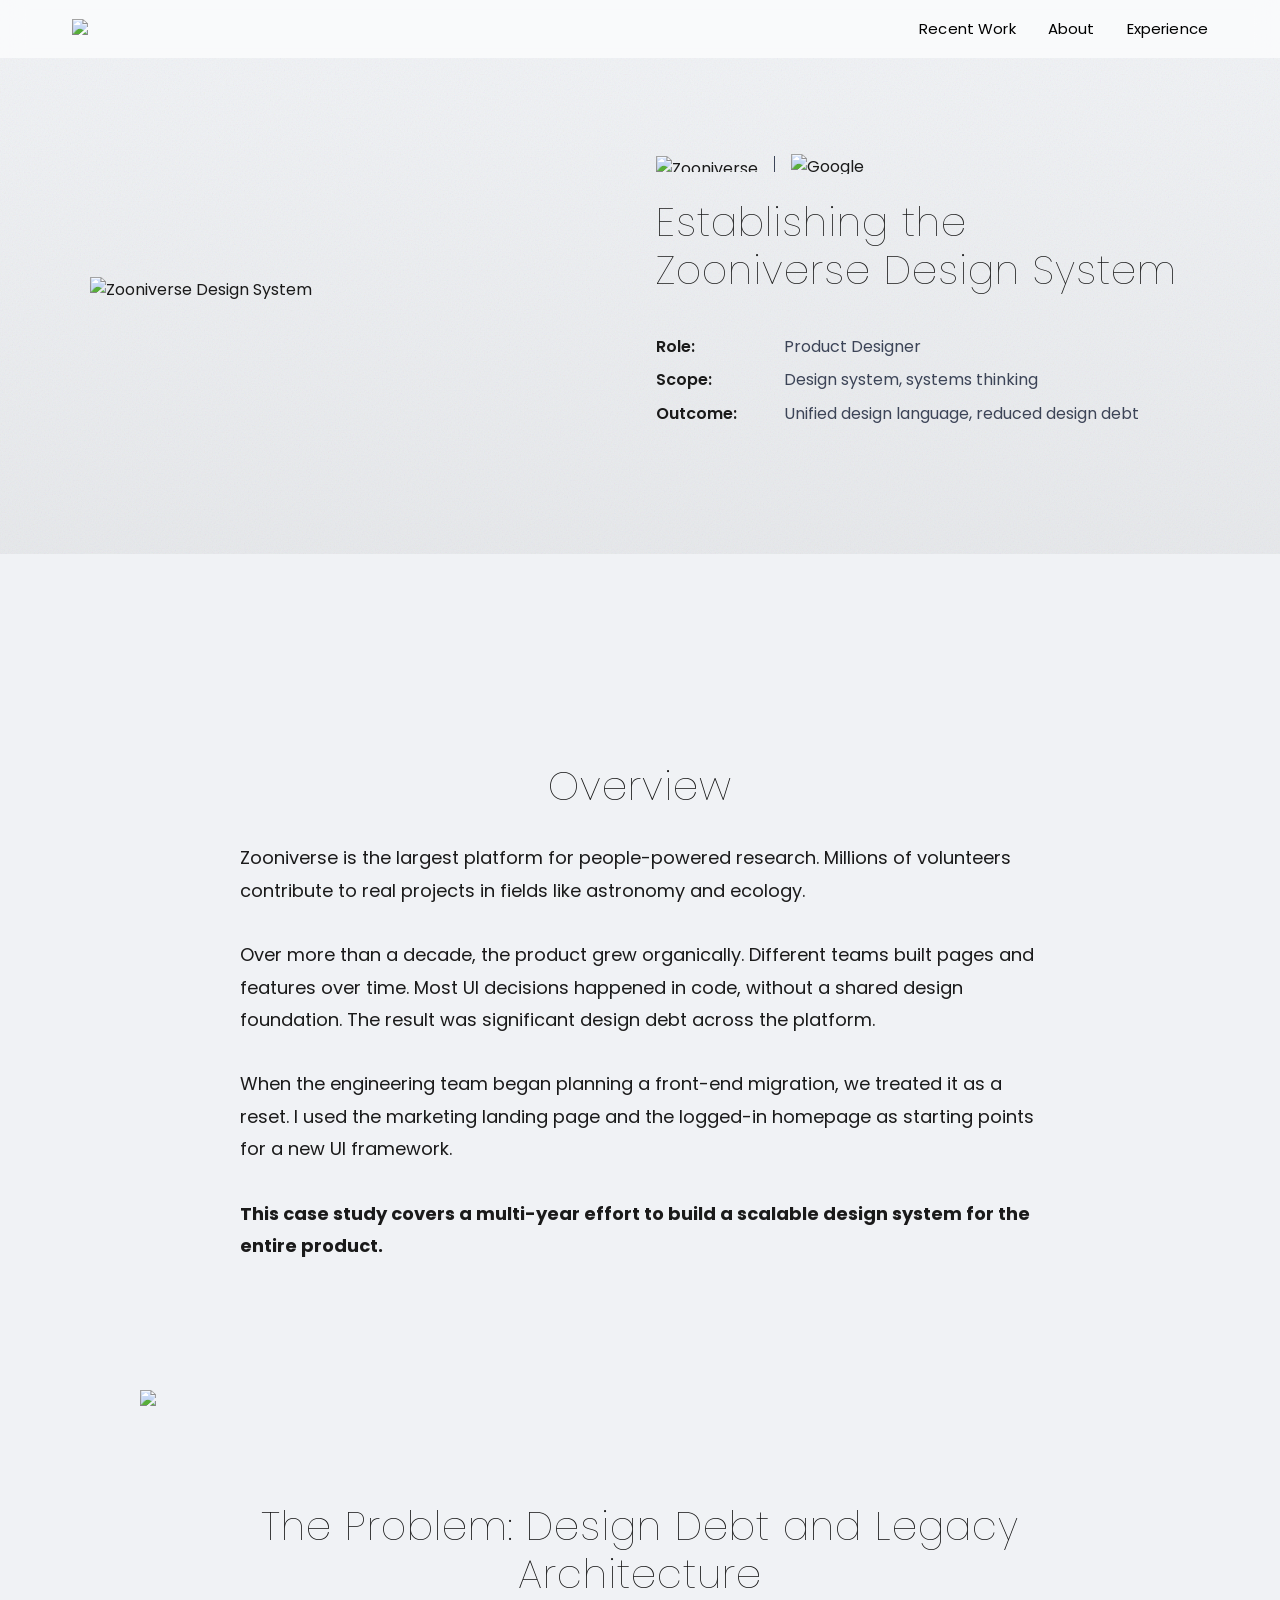
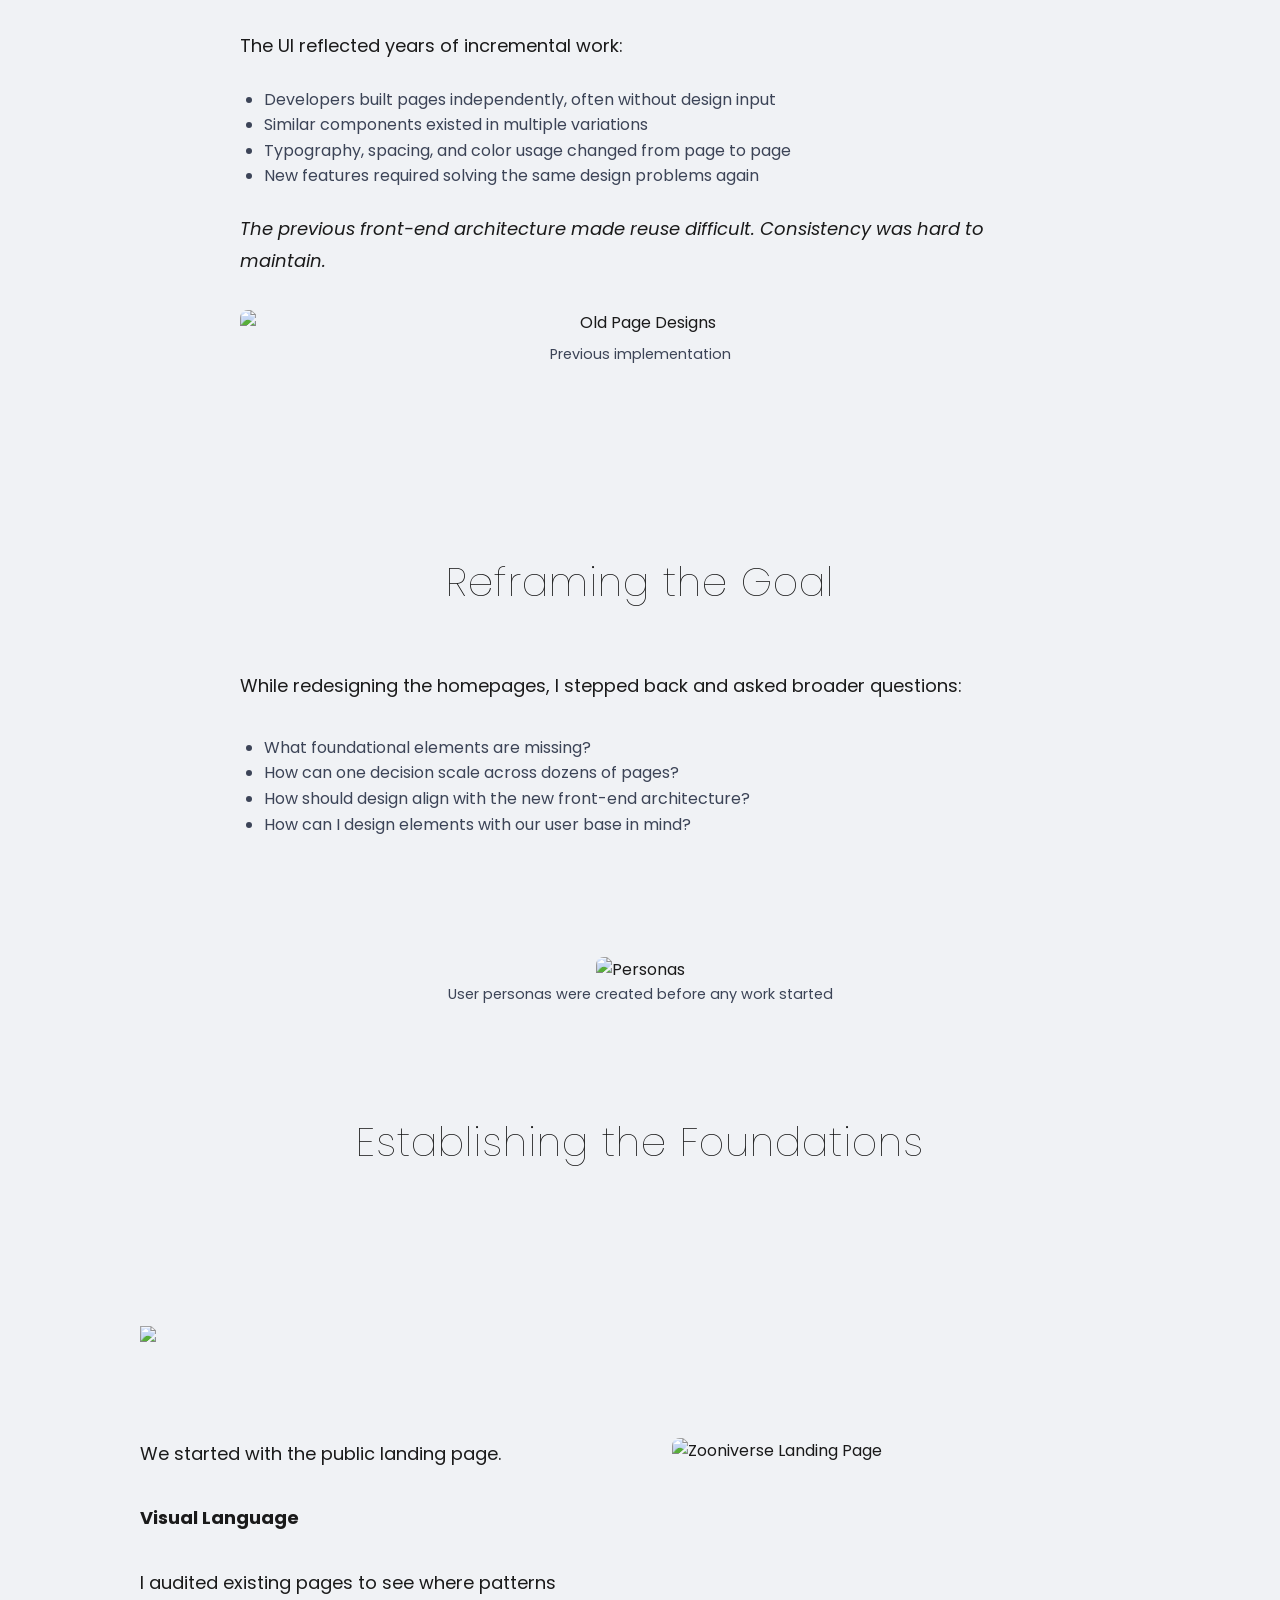
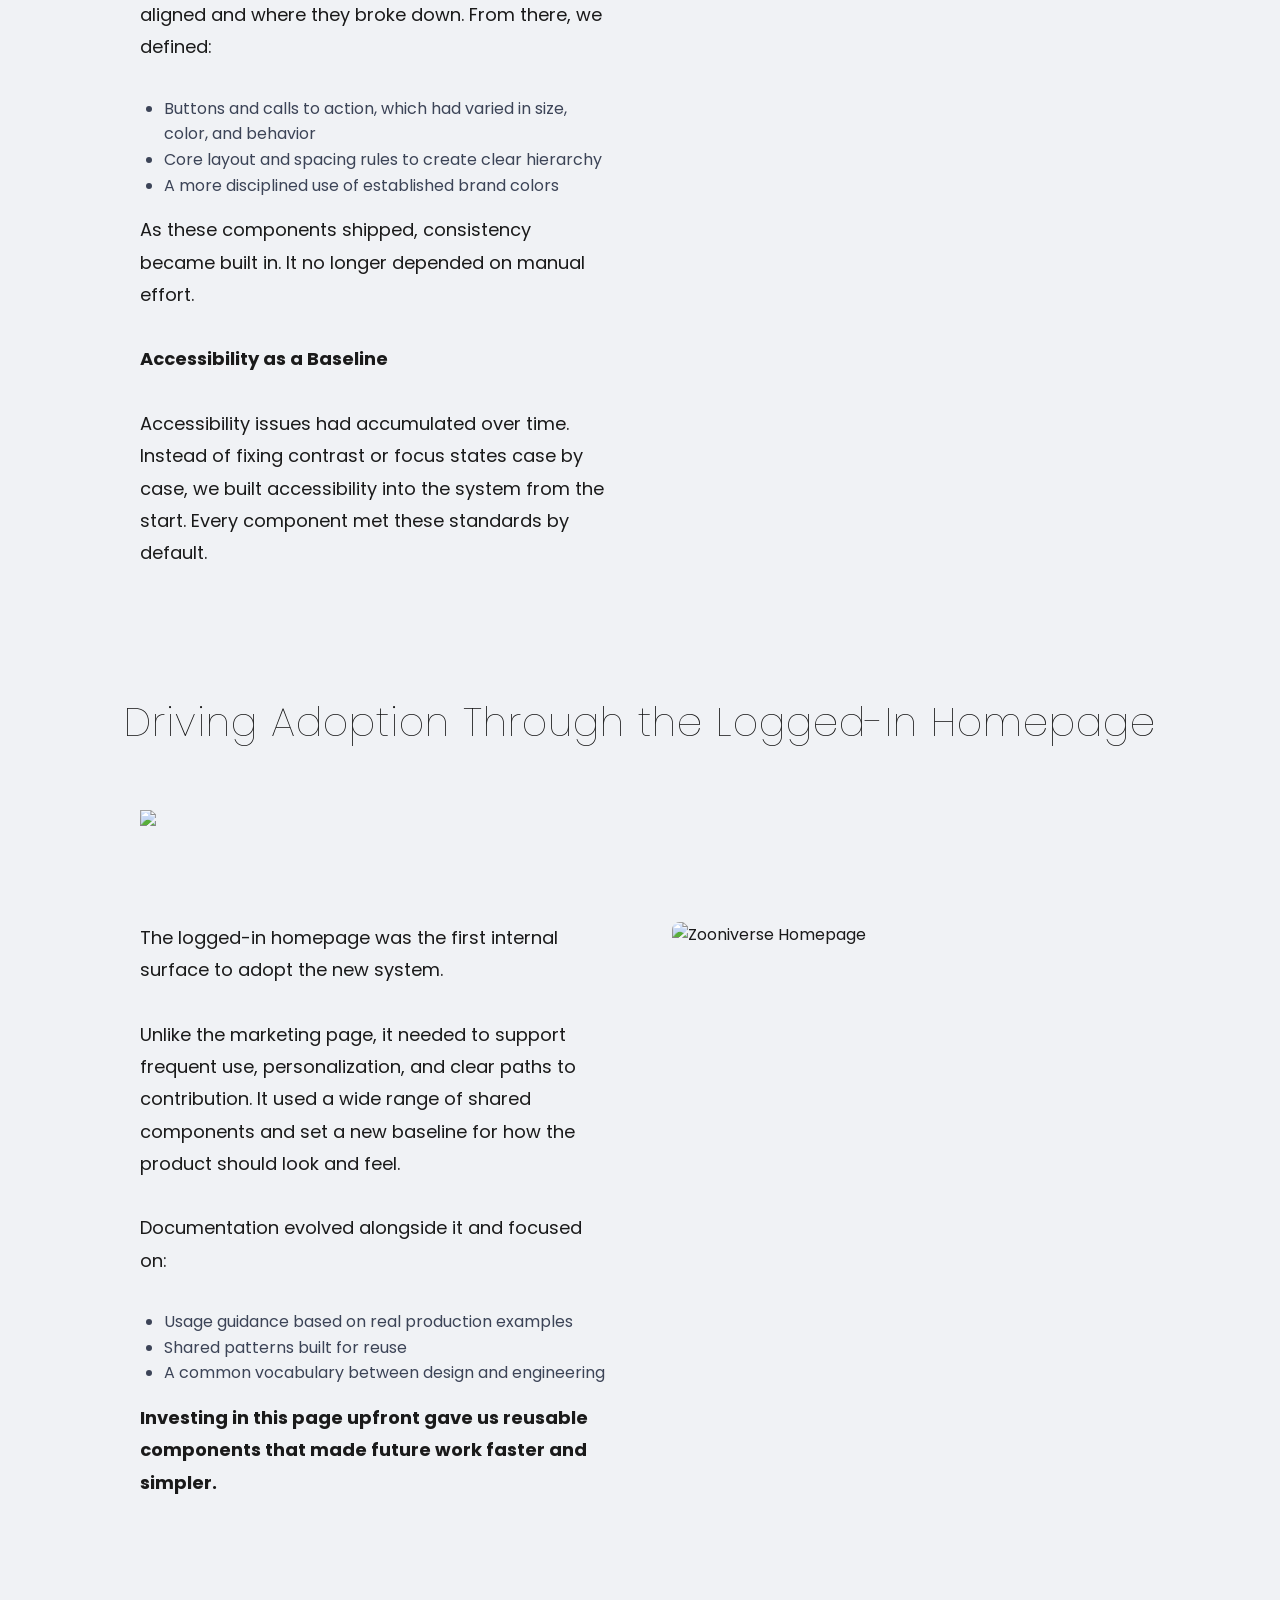
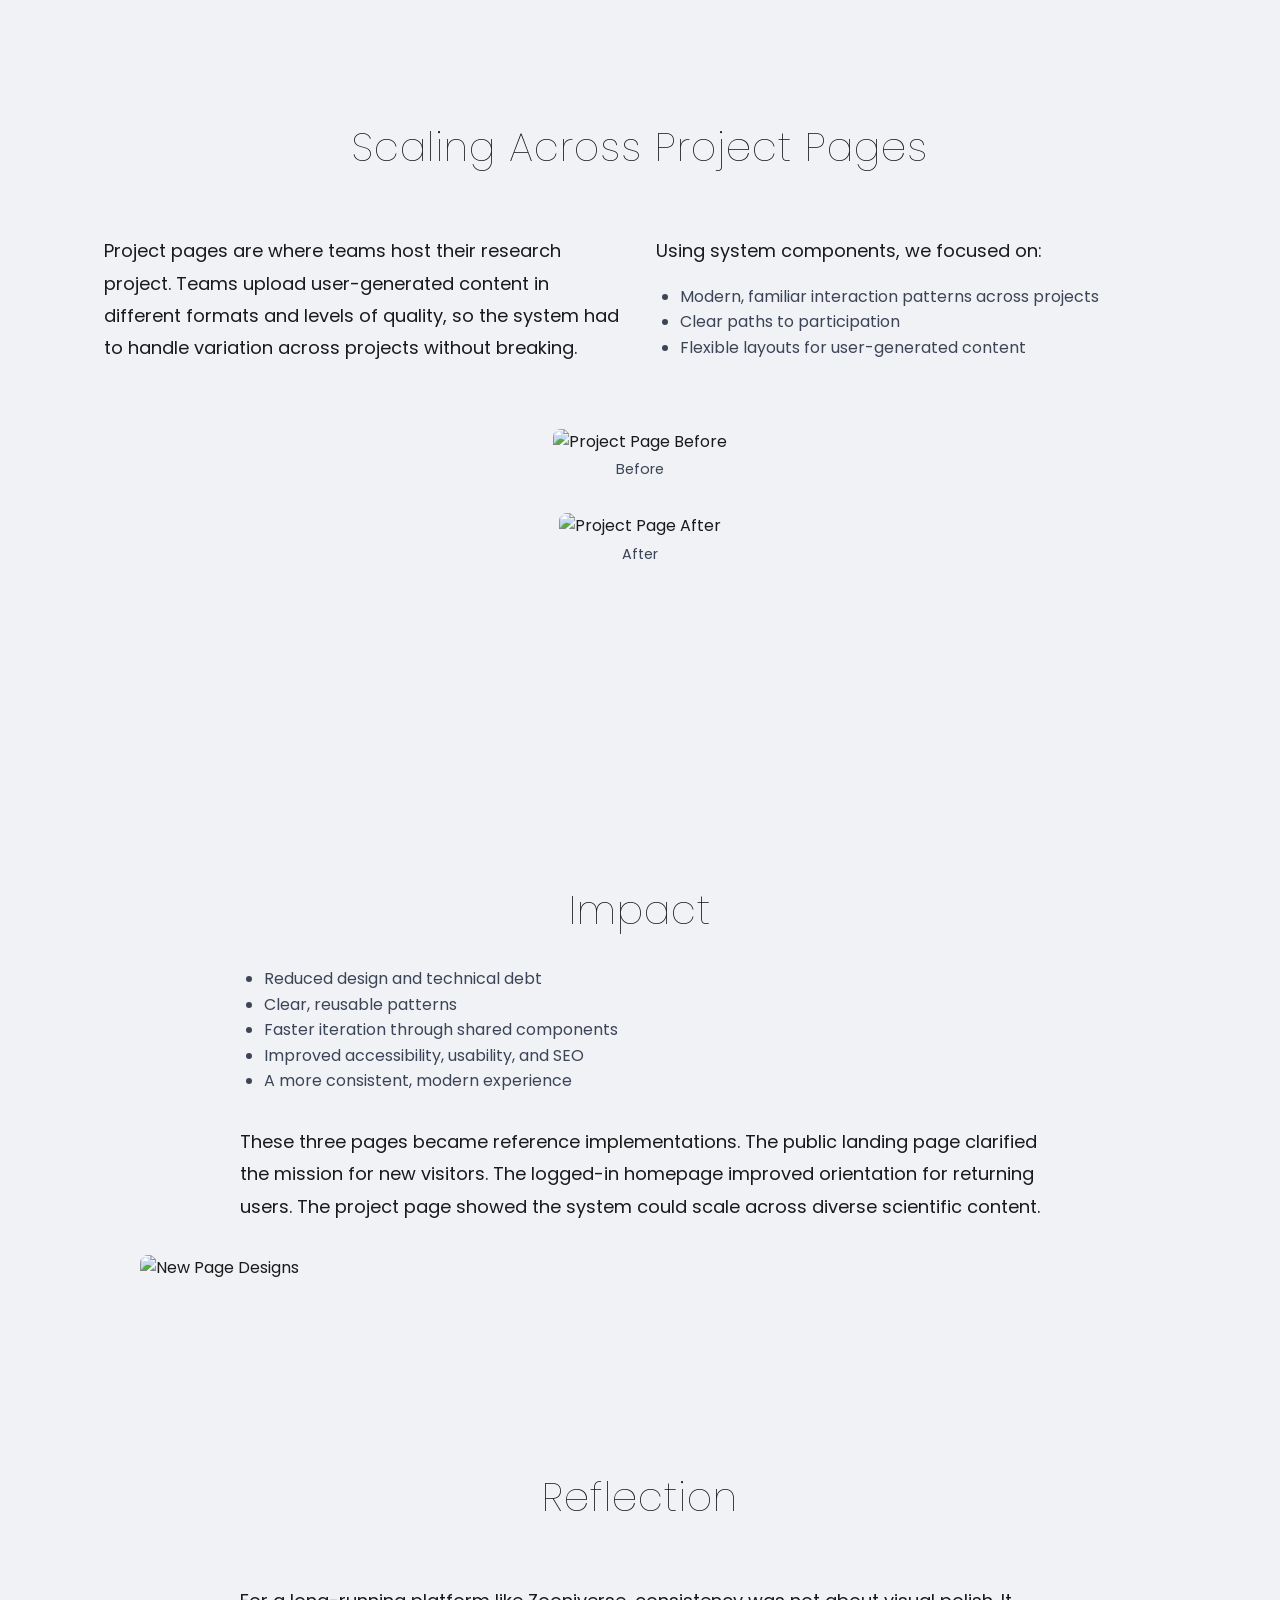
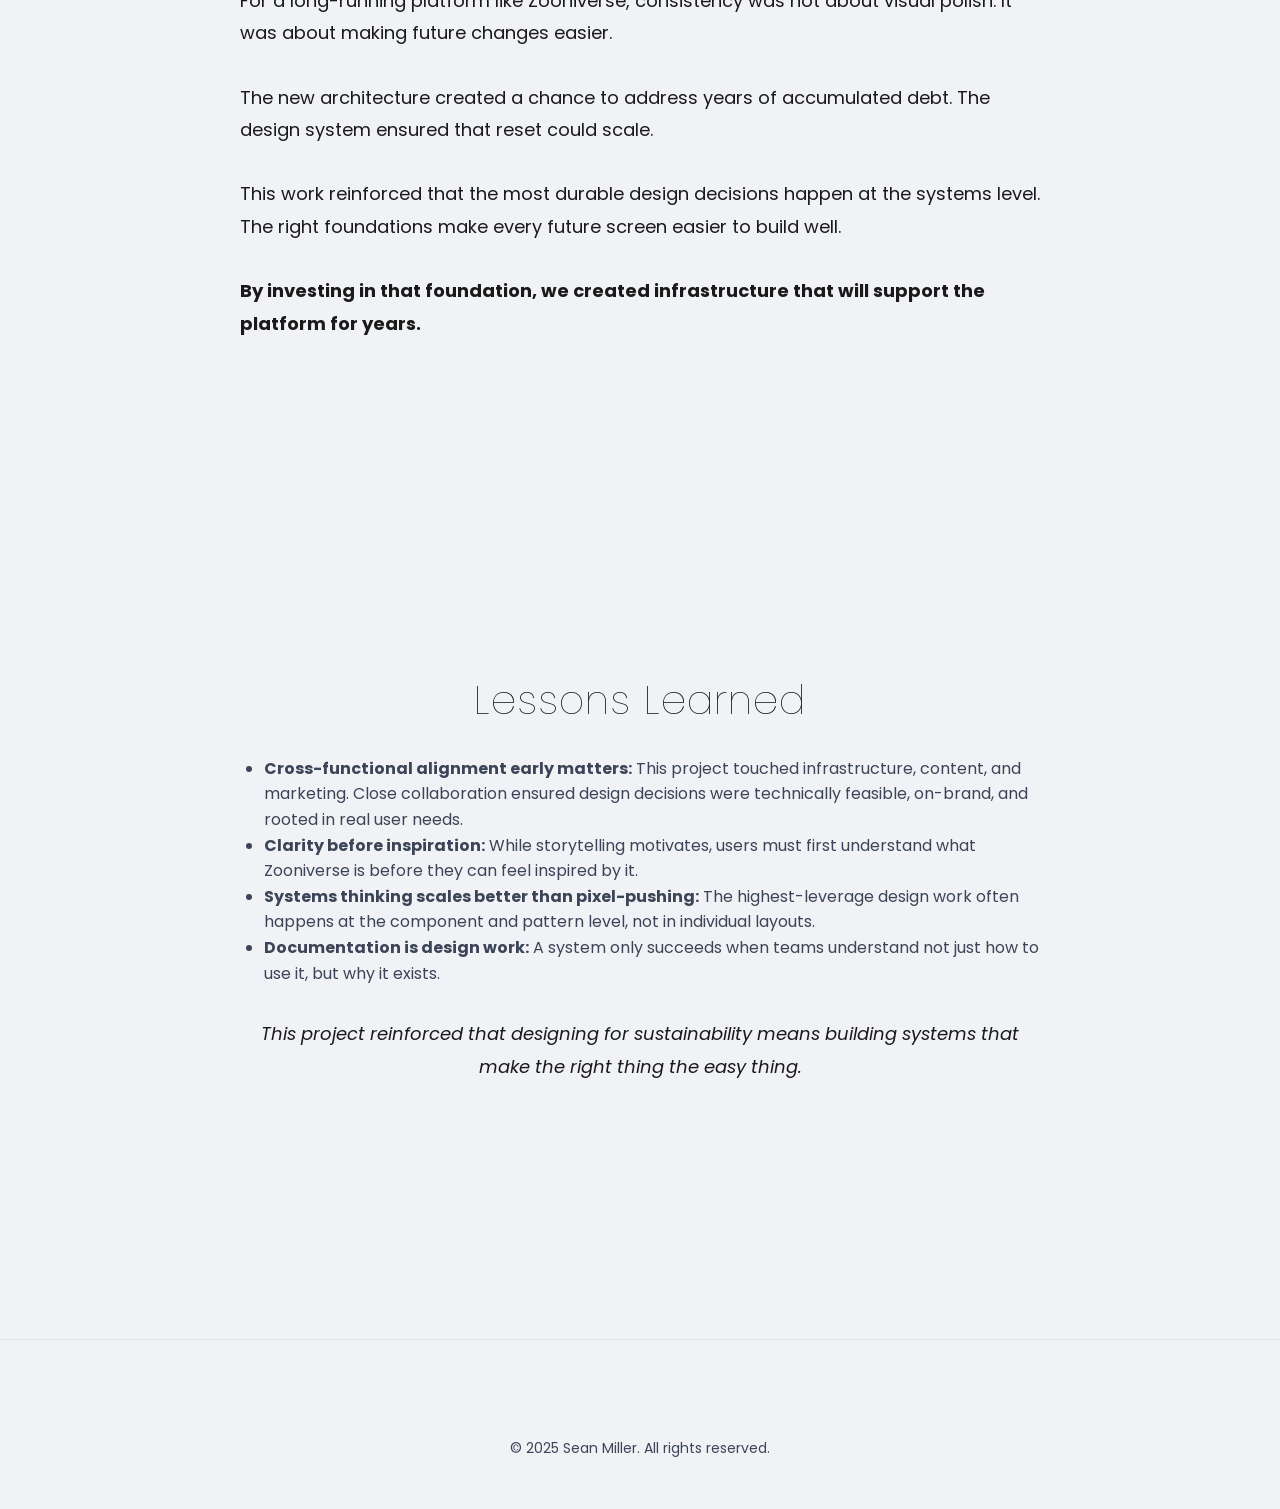
==== commit 81109382: "Small changes" ====
--- a/case_study_1.html
+++ b/case_study_1.html
@@ -120,7 +120,7 @@
                     <li>What foundational elements are missing?</li>
                     <li>How can one decision scale across dozens of pages?</li>
                     <li>How should design align with the new front-end architecture?</li>
-                    <li>How can we design elements with our user base in mind?</li>
+                    <li>How can I design elements with our user base in mind?</li>
                 </ul>
             </div>
         </section>
@@ -136,6 +136,10 @@
         <!-- Establishing the Foundations -->
         <section class="section-white">
             <h2>Establishing the Foundations</h2>
+            <div class="image-centered" style="max-width: 700px; margin: 0 auto; padding-bottom: var(--space-xl);"></div>
+                <img src="https://github.com/sean-miller26/sean-miller26.github.io/blob/main/Design%20System.png?raw=true" 
+                class="featured-image lightbox-trigger">
+                </div>
             <div class="featured-item" style="max-width: 1000px; margin: 0 auto;">
                 <img src="https://github.com/sean-miller26/sean-miller26.github.io/blob/main/Long%20Landing%20Page.png?raw=true" 
                 alt="Zooniverse Landing Page" 
@@ -157,13 +161,17 @@
             </div>
         </section>
 
-        <img src="https://github.com/sean-miller26/sean-miller26.github.io/blob/main/Design%20System.png?raw=true"
+        <img src=""
             class="featured-image lightbox-trigger" 
                  style="border-radius: 8px; max-width: 800px; width: 100%; margin: 0 auto;">
 
         <!-- Driving Adoption Through the Logged-In Homepage -->
         <section class="section-white">
             <h2>Driving Adoption Through the Logged-In Homepage</h2>
+            <div class="featured-image" style="max-width: 1000px; margin: 0 auto;">
+                <img src="https://github.com/sean-miller26/sean-miller26.github.io/blob/main/Design%20System%202.png?raw=true" 
+                class="featured-image lightbox-trigger"
+                style="padding-bottom: var(--space-xl)">
             <div class="featured-item" style="max-width: 1000px; margin: 0 auto;">
                 <img src="https://github.com/sean-miller26/sean-miller26.github.io/blob/main/Long%20Homepage.png?raw=true" 
                 alt="Zooniverse Homepage" 
@@ -183,18 +191,11 @@
             </div>
         </section>
 
-       <!-- Scaling the System Across Project Pages -->
-<section class="section-white">
+       <section class="section-white">
     <h2>Scaling Across Project Pages</h2>
     <div style="max-width: var(--max-width); margin: 0 auto; padding: 0 var(--space-md);">
-        <style>
-            @media (max-width: 768px) {
-                .stack-mobile { grid-template-columns: 1fr !important; }
-            }
-        </style>
-        
         <!-- Text and List Row -->
-        <div class="stack-mobile" style="display: grid; grid-template-columns: 1fr 1fr; gap: var(--space-lg); margin-bottom: var(--space-lg);">
+        <div class="stack-mobile" style="display: grid; grid-template-columns: 1fr 1fr; gap: var(--space-md); margin-bottom: var(--space-md);">
             <div>
                 <p>Project pages are where teams host their research project. Teams upload user-generated content in different formats and levels of quality, so the system had to handle variation across projects without breaking.</p>
             </div>
@@ -207,24 +208,26 @@
                 </ul>
             </div>
         </div>
-
-        <!-- Before and after images -->
-        <div class="featured-image">
-            <figure style="margin: 0; text-align: center;">
-                <img src="https://github.com/sean-miller26/sean-miller26.github.io/blob/main/Project%20Homepage%20Old.png?raw=true" alt="Project Page Before" class="lightbox-trigger" style="width: 100%; height: auto; border-radius: 8px;">
-                <figcaption style="margin-top: 0.25rem; margin-bottom: 1rem; color: var(--color-text-light); font-size: 0.9rem;">Before</figcaption>    
-            </figure>
-            <figure style="margin: 0; text-align: center;">
-                <img src="https://github.com/sean-miller26/sean-miller26.github.io/blob/main/Project%20Hompage%20New.png?raw=true" alt="Project Page After" class="lightbox-trigger" style="width: 100%; height: auto; border-radius: 8px;">
-                <figcaption style="margin-top: 0.25rem; margin-bottom: 1rem; color: var(--color-text-light); font-size: 0.9rem;">After</figcaption>
-            </figure>
-        </div>
+    </div>
+
+    <!-- Before and After Images -->
+    <div style="width: 100%; max-width: 1000px; margin: 0 auto; box-sizing: border-box;">
+        <figure style="margin: 0 0 var(--space-md) 0; text-align: center;">
+            <img src="https://github.com/sean-miller26/sean-miller26.github.io/blob/main/Project%20Homepage%20Old.png?raw=true" 
+            alt="Project Page Before" 
+            class="lightbox-trigger" 
+            style="width: 100%; border-radius: 8px;">
+            <figcaption style="margin-top: 0.25rem; margin-bottom: 1rem; color: var(--color-text-light); font-size: 0.9rem;">Before</figcaption>    
+        </figure>
+        <figure style="margin: 0; text-align: center;">
+            <img src="https://github.com/sean-miller26/sean-miller26.github.io/blob/main/Project%20Hompage%20New.png?raw=true" 
+            alt="Project Page After" 
+            class="lightbox-trigger" 
+            style="width: 100%; height: auto; border-radius: 8px;">
+            <figcaption style="margin-top: 0.25rem; margin-bottom: 1rem; color: var(--color-text-light); font-size: 0.9rem;">After</figcaption>
+        </figure>
     </div>
 </section>
-
-<div class="featured-image" style="max-width: 1000px; margin: 0 auto;">
-                <img src="https://github.com/sean-miller26/sean-miller26.github.io/blob/main/Design%20System%202.png?raw=true" 
-                class="featured-image lightbox-trigger">
 
         <!-- Impact -->
         <section class="section-colored">
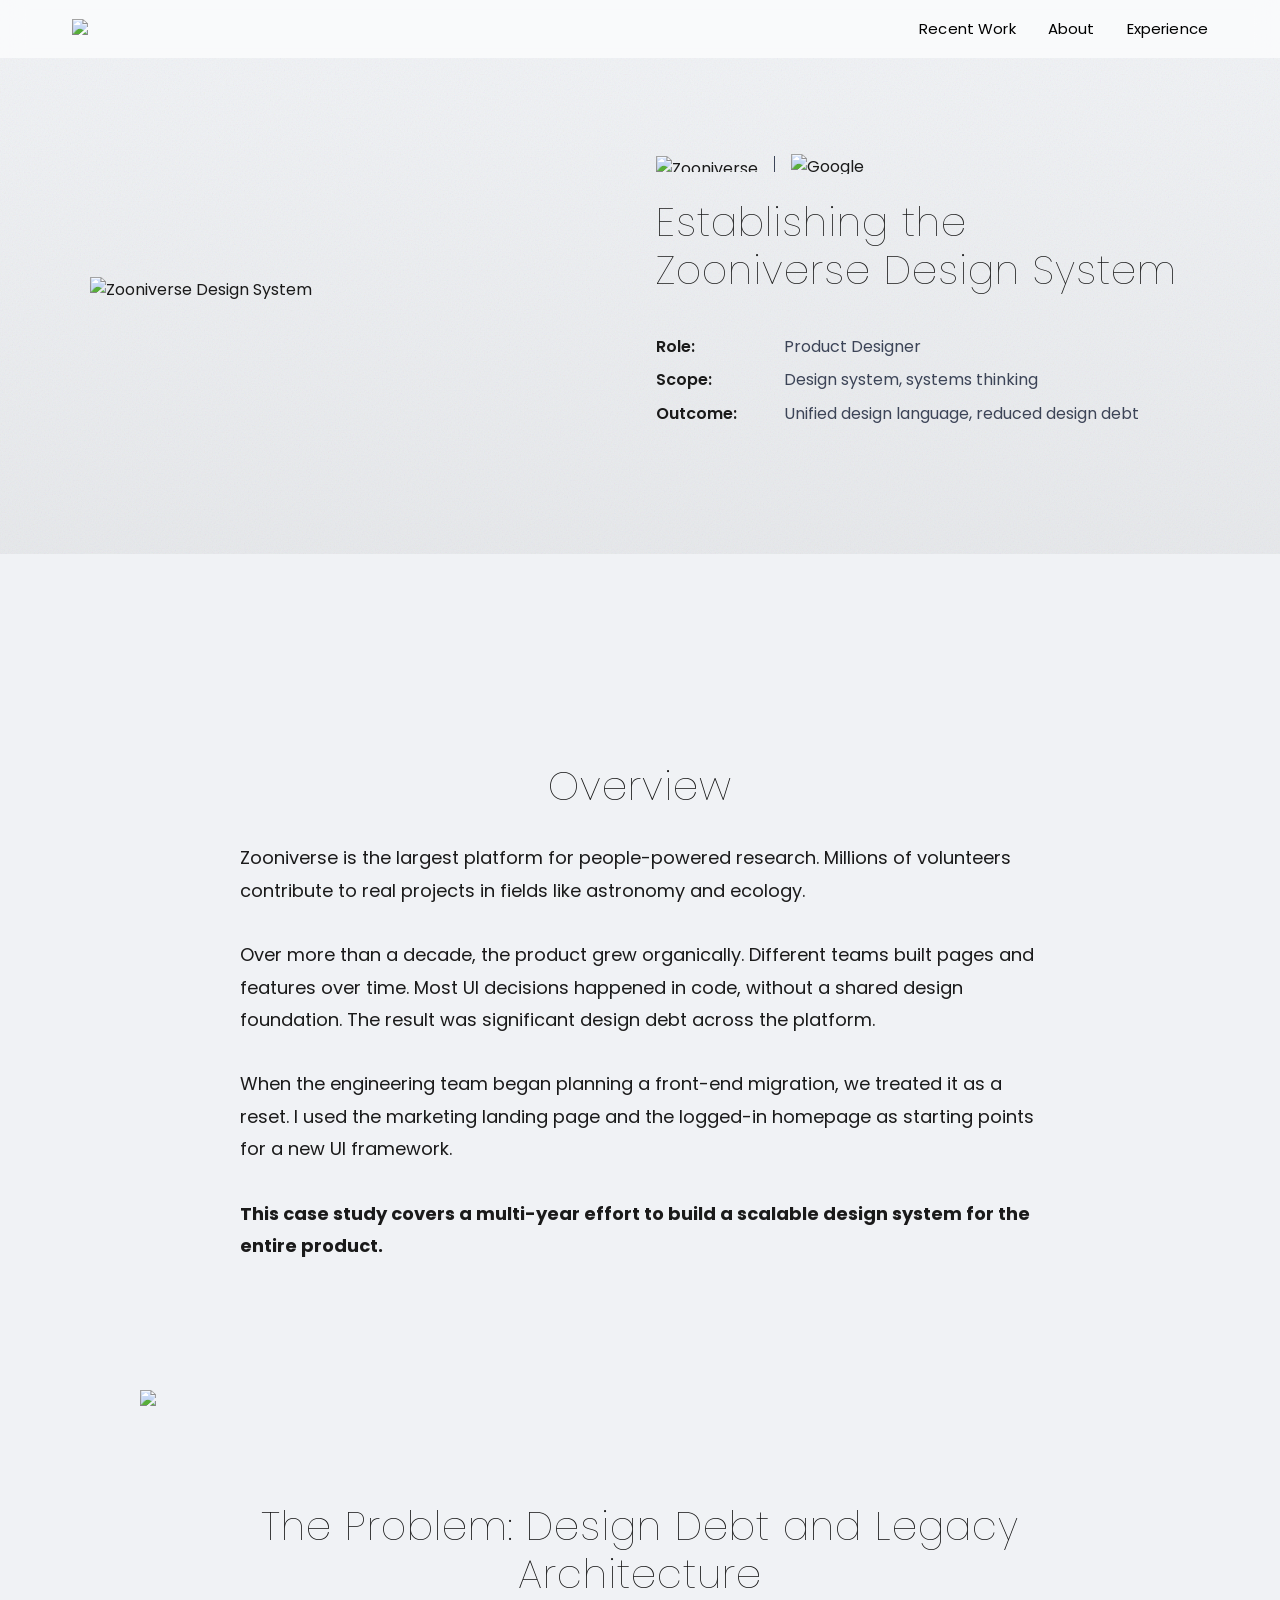
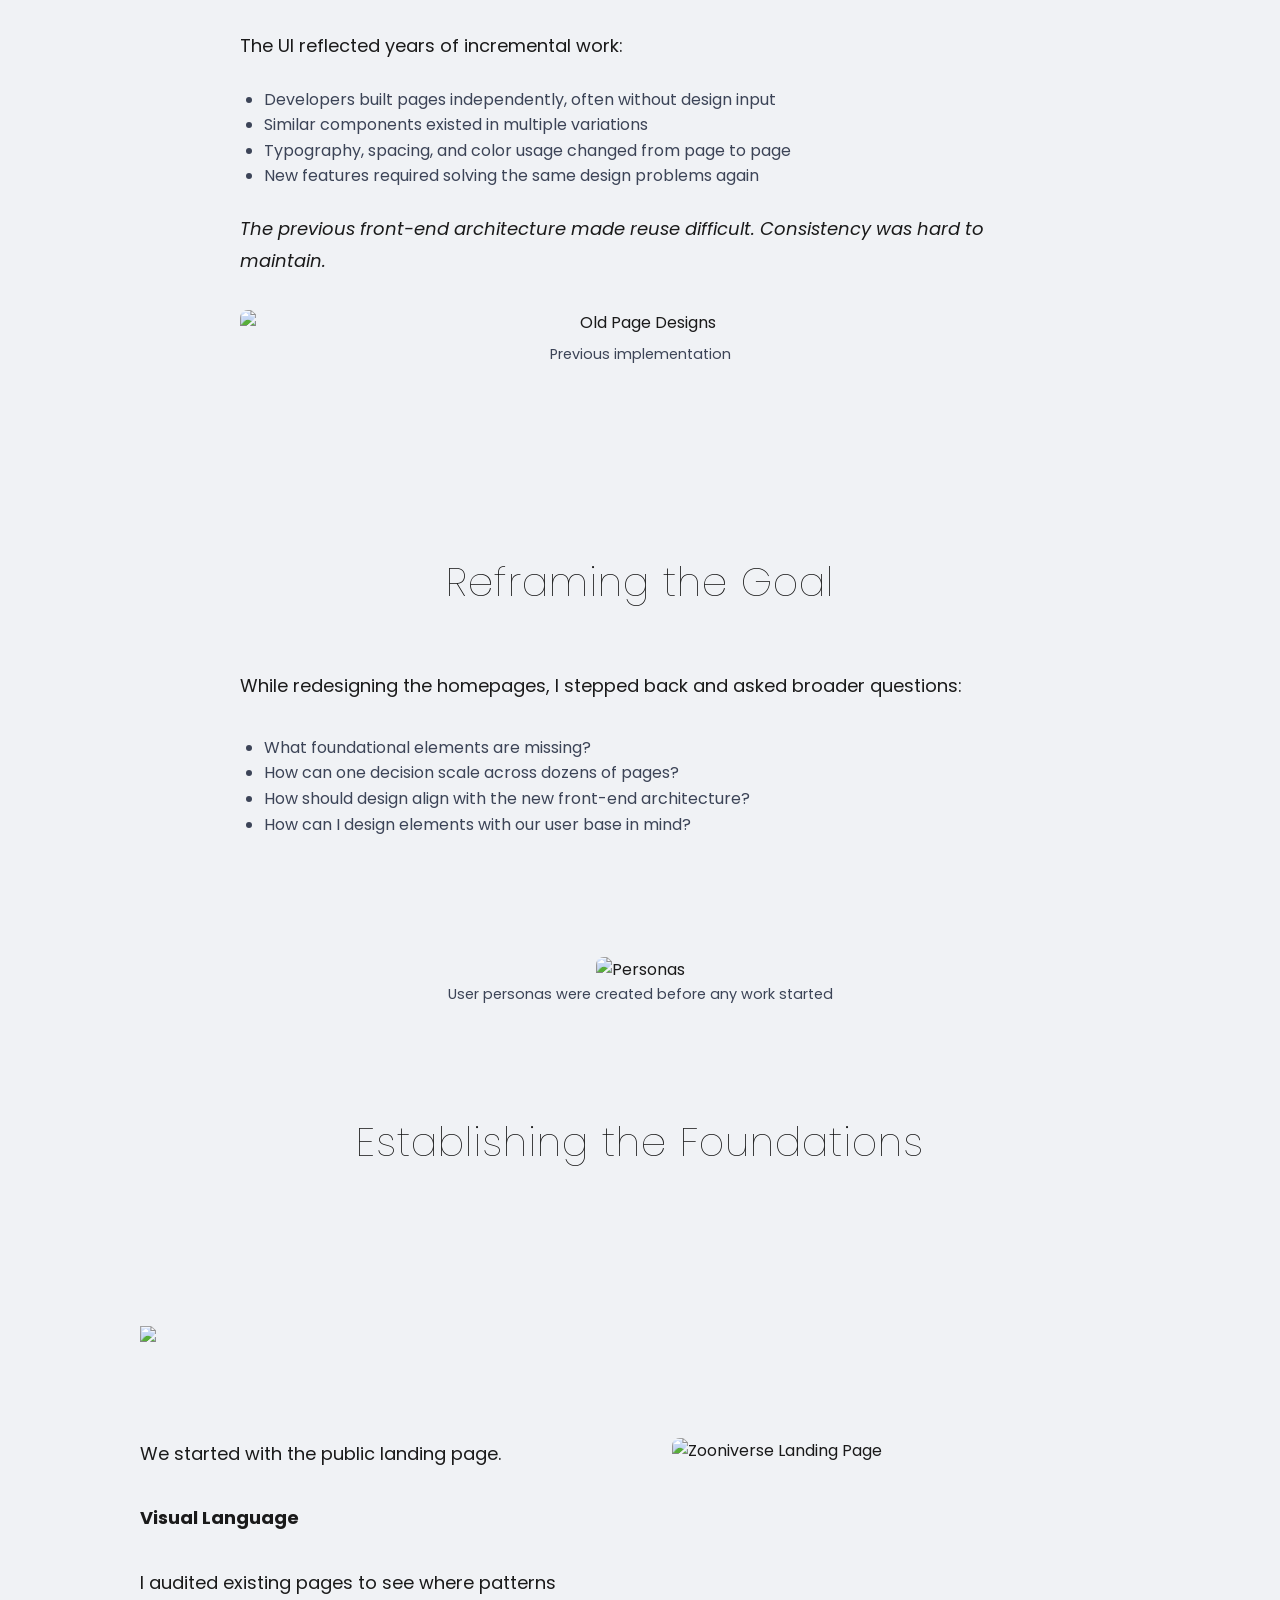
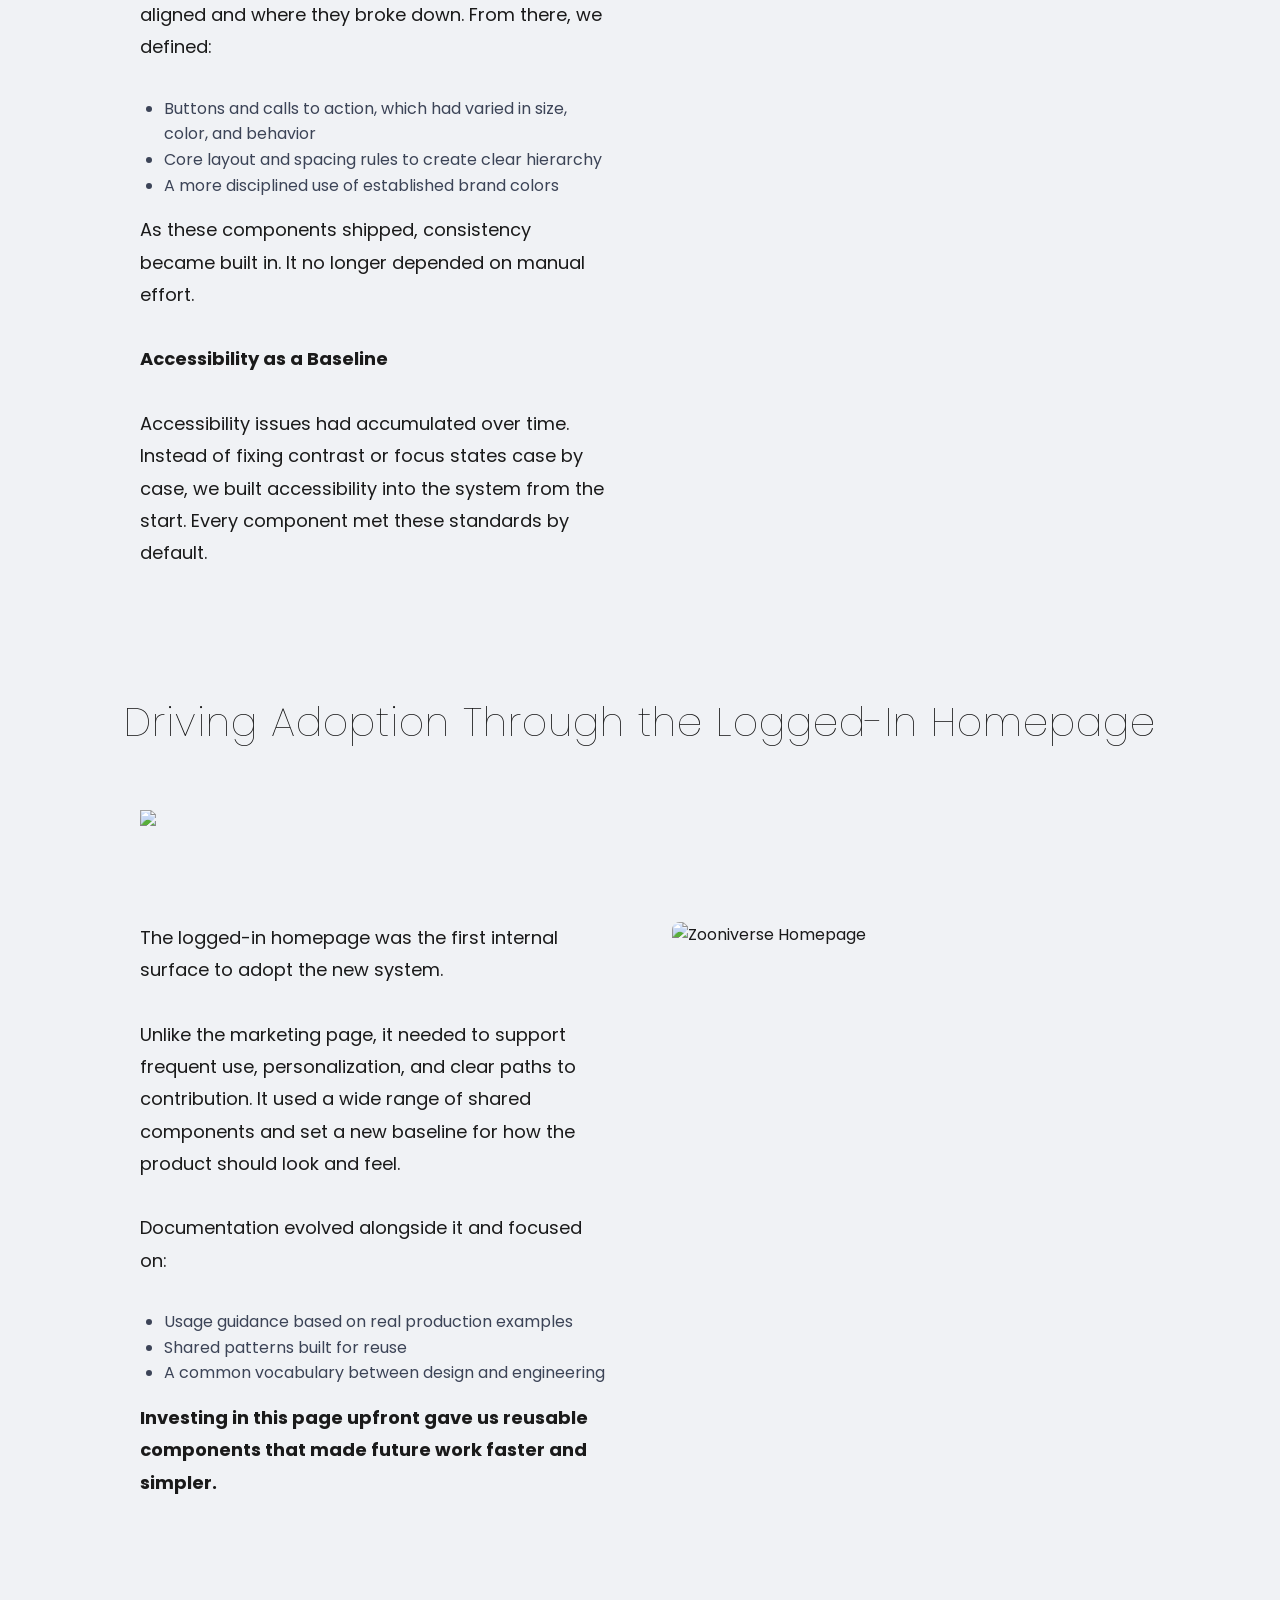
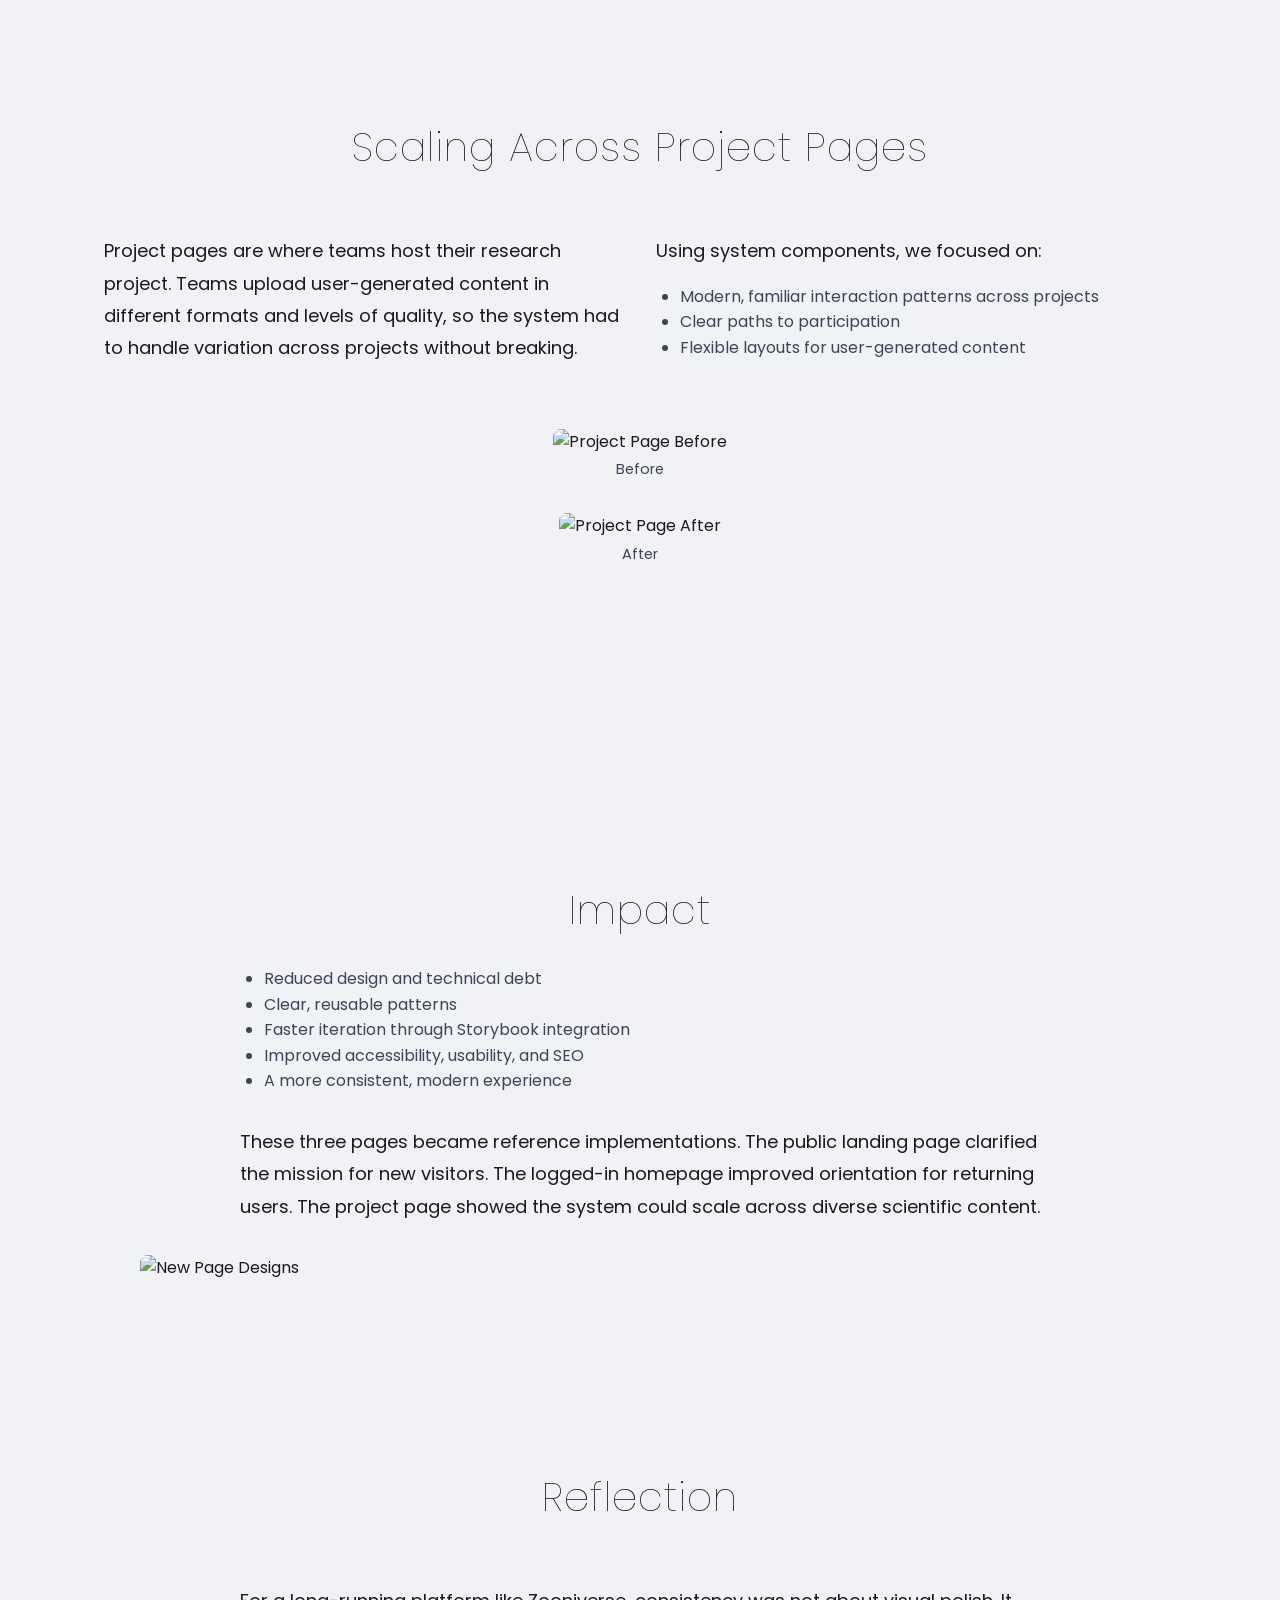
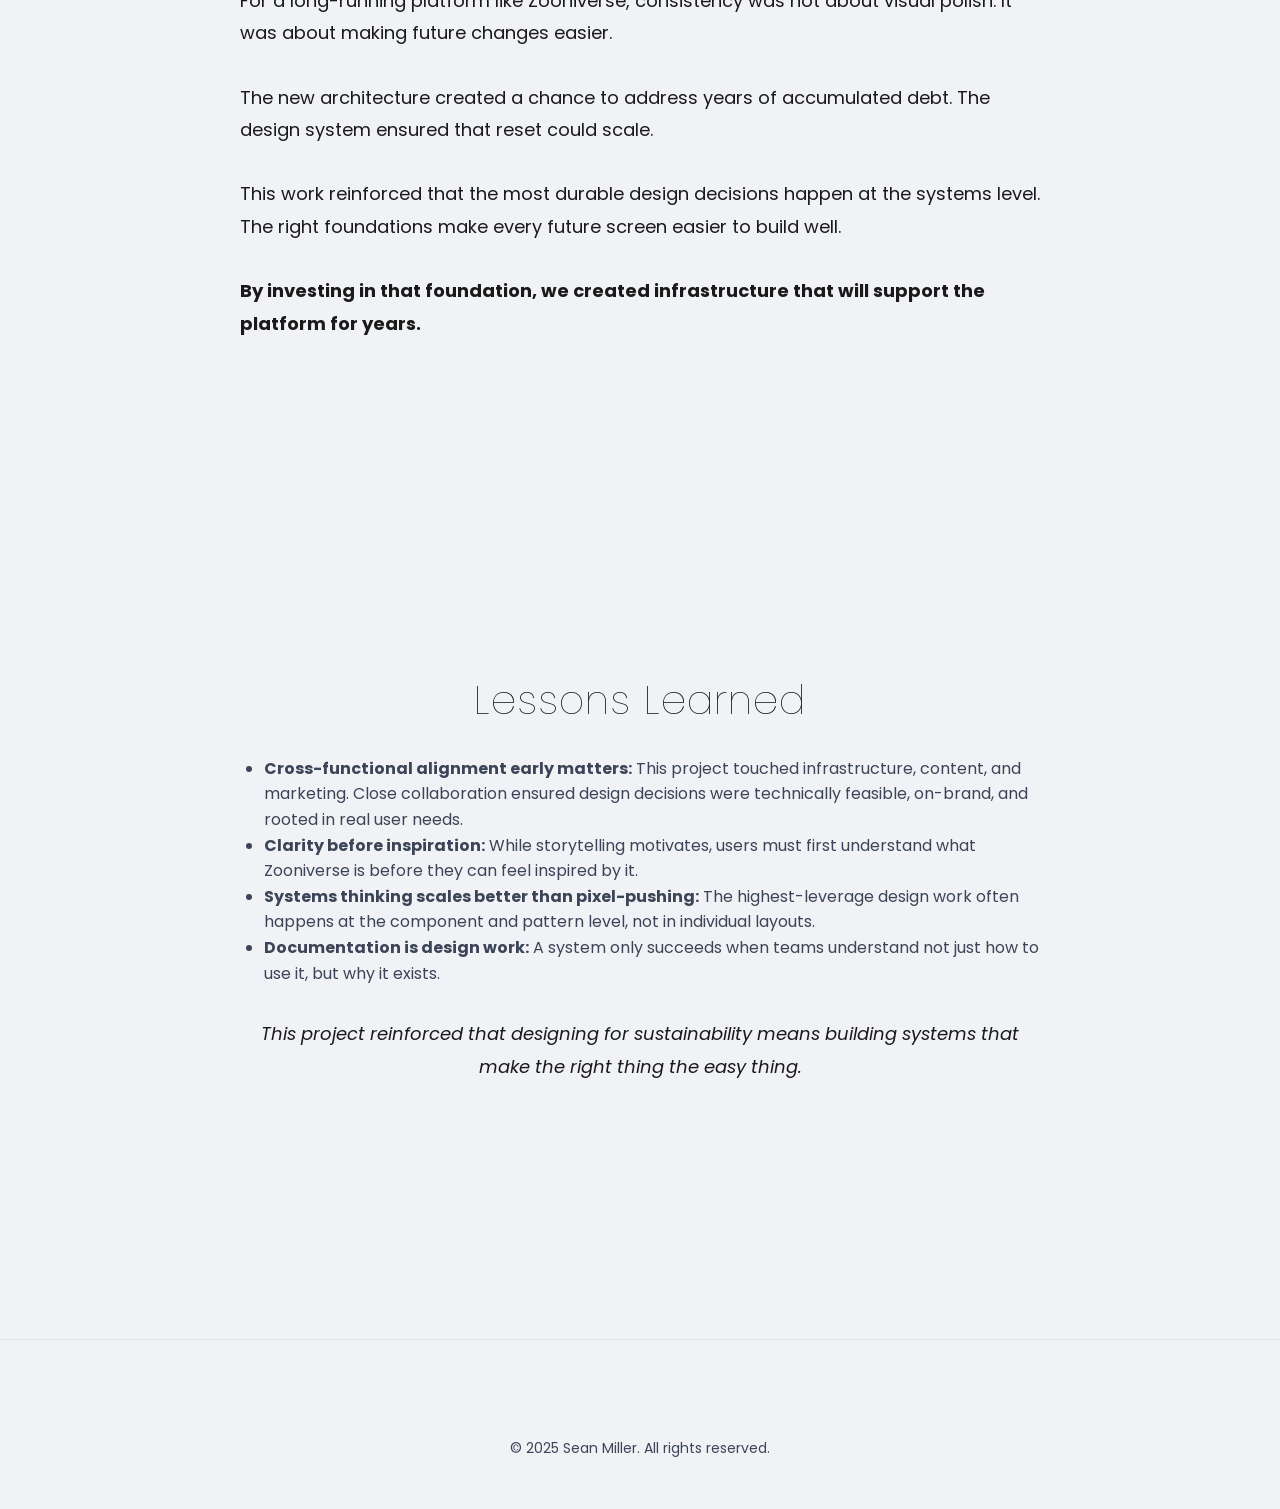
==== commit 6528caeb: "minor updates" ====
--- a/case_study_1.html
+++ b/case_study_1.html
@@ -236,7 +236,7 @@
                     <ul style="margin-left: 1.5rem; color: var(--color-text-light);">
                         <li>Reduced design and technical debt</li>
                         <li>Clear, reusable patterns</li>
-                        <li>Faster iteration through shared components</li>
+                        <li>Faster iteration through Storybook integration</li>
                         <li>Improved accessibility, usability, and SEO</li>
                         <li>A more consistent, modern experience</li>
                     </ul>
--- a/stylesheet.css
+++ b/stylesheet.css
@@ -220,7 +220,7 @@
 .hero-content {
   position: absolute;
   z-index: 1;
-  max-width: var(--content-width);
+  max-width: 1000px;
   padding: 0 var(--space-md);
   color: #ffffff;
   display: flex;
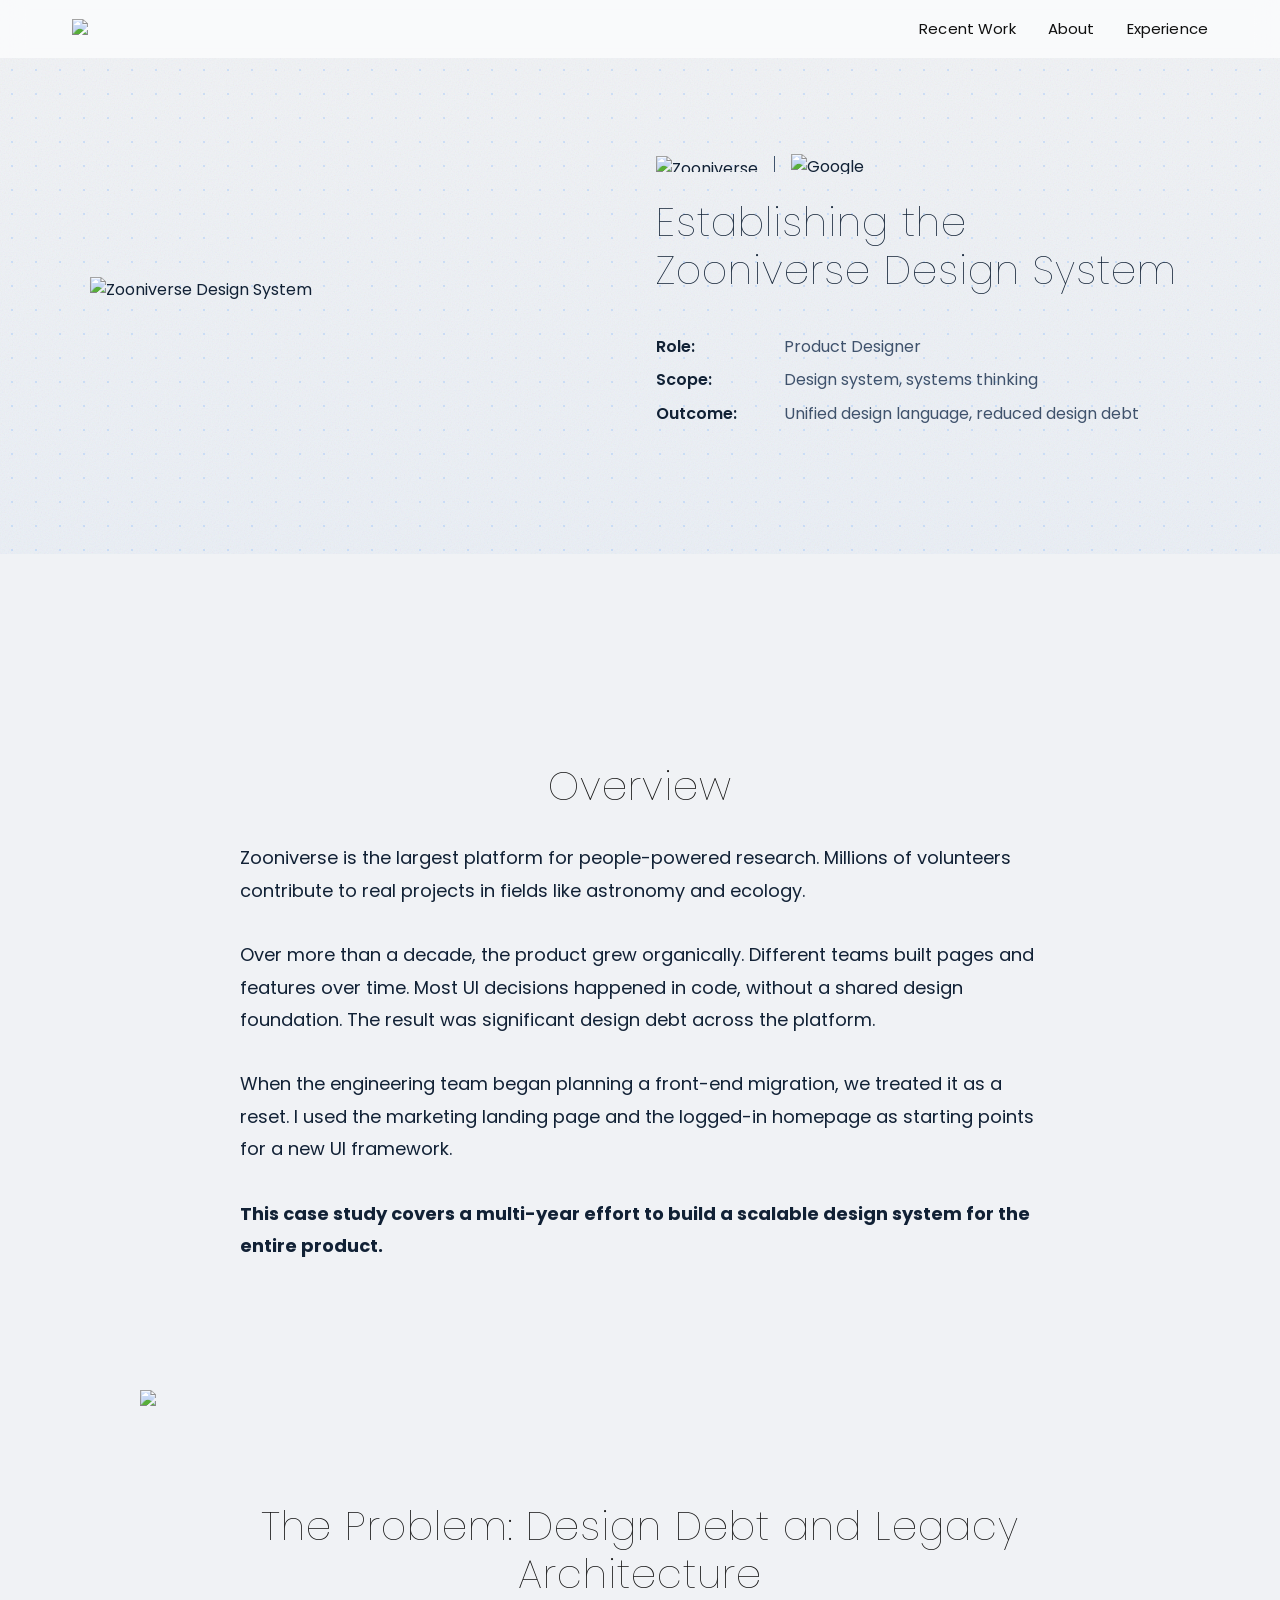
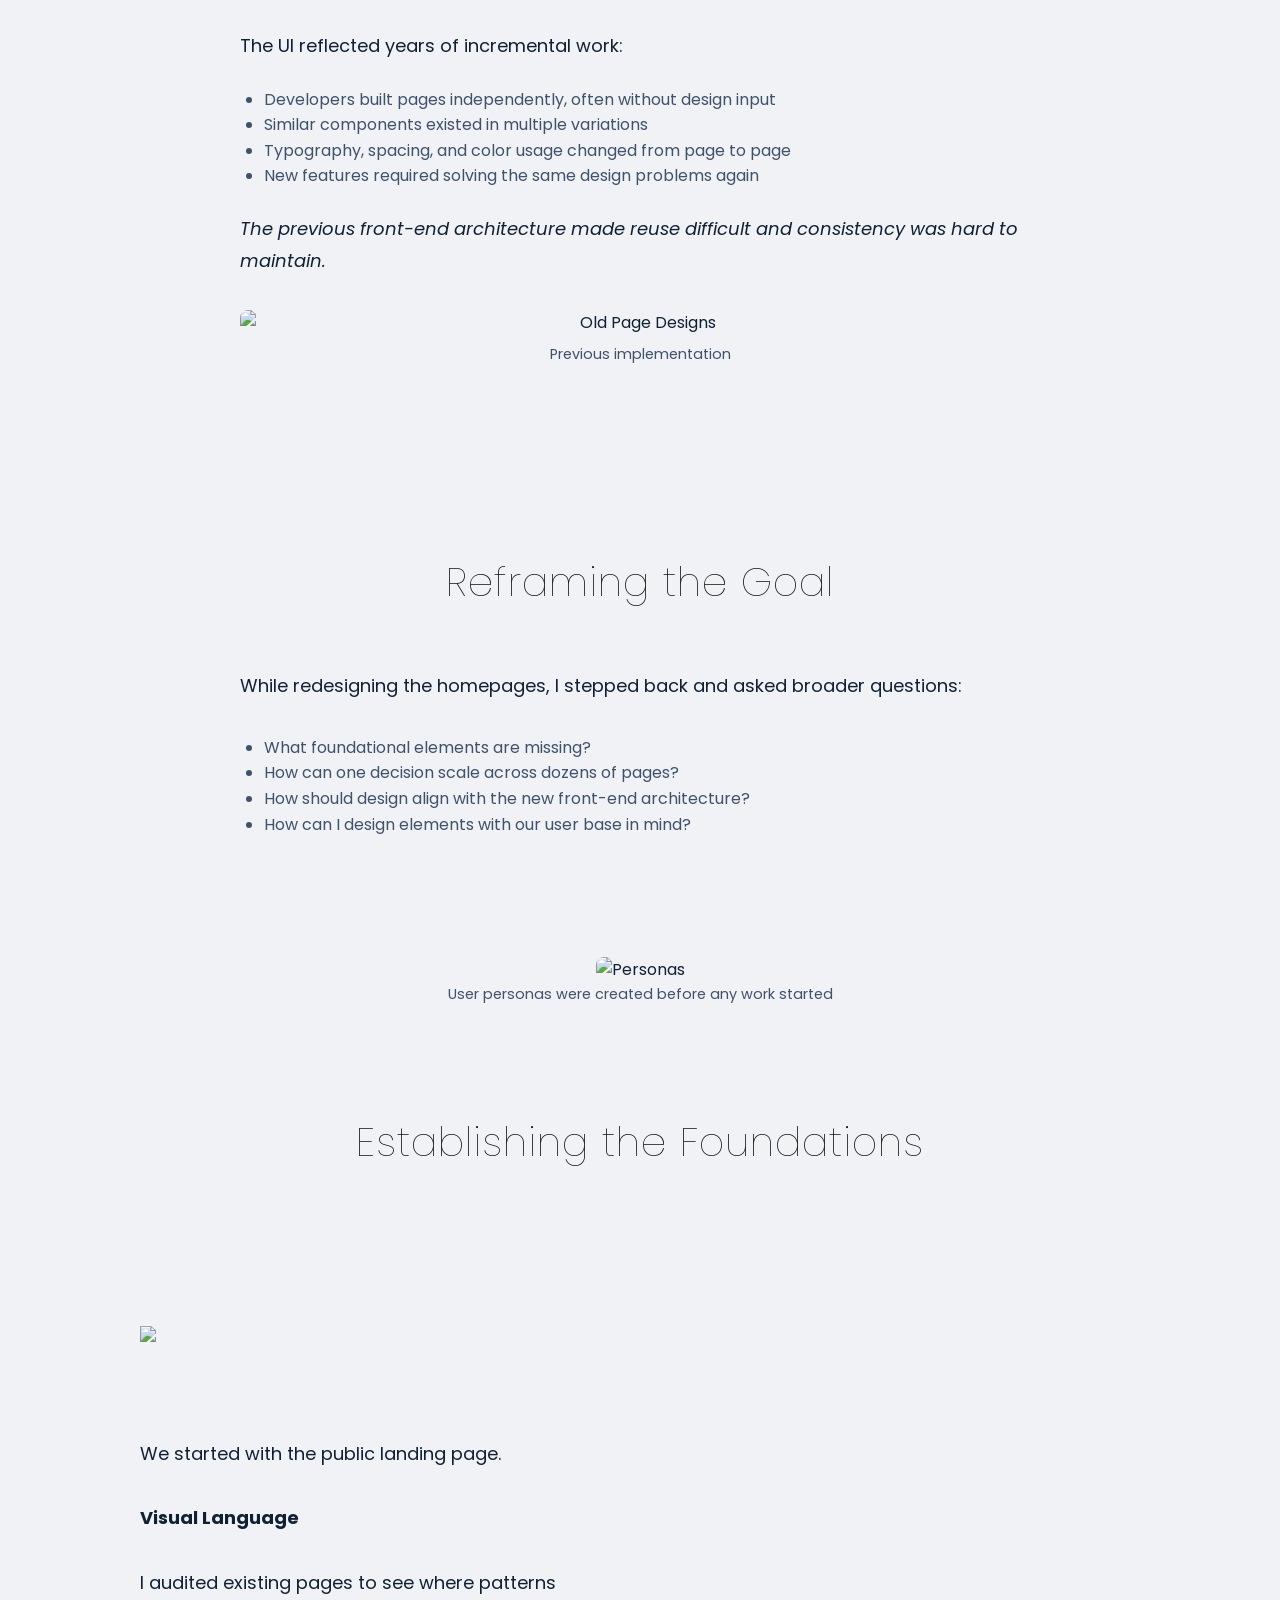
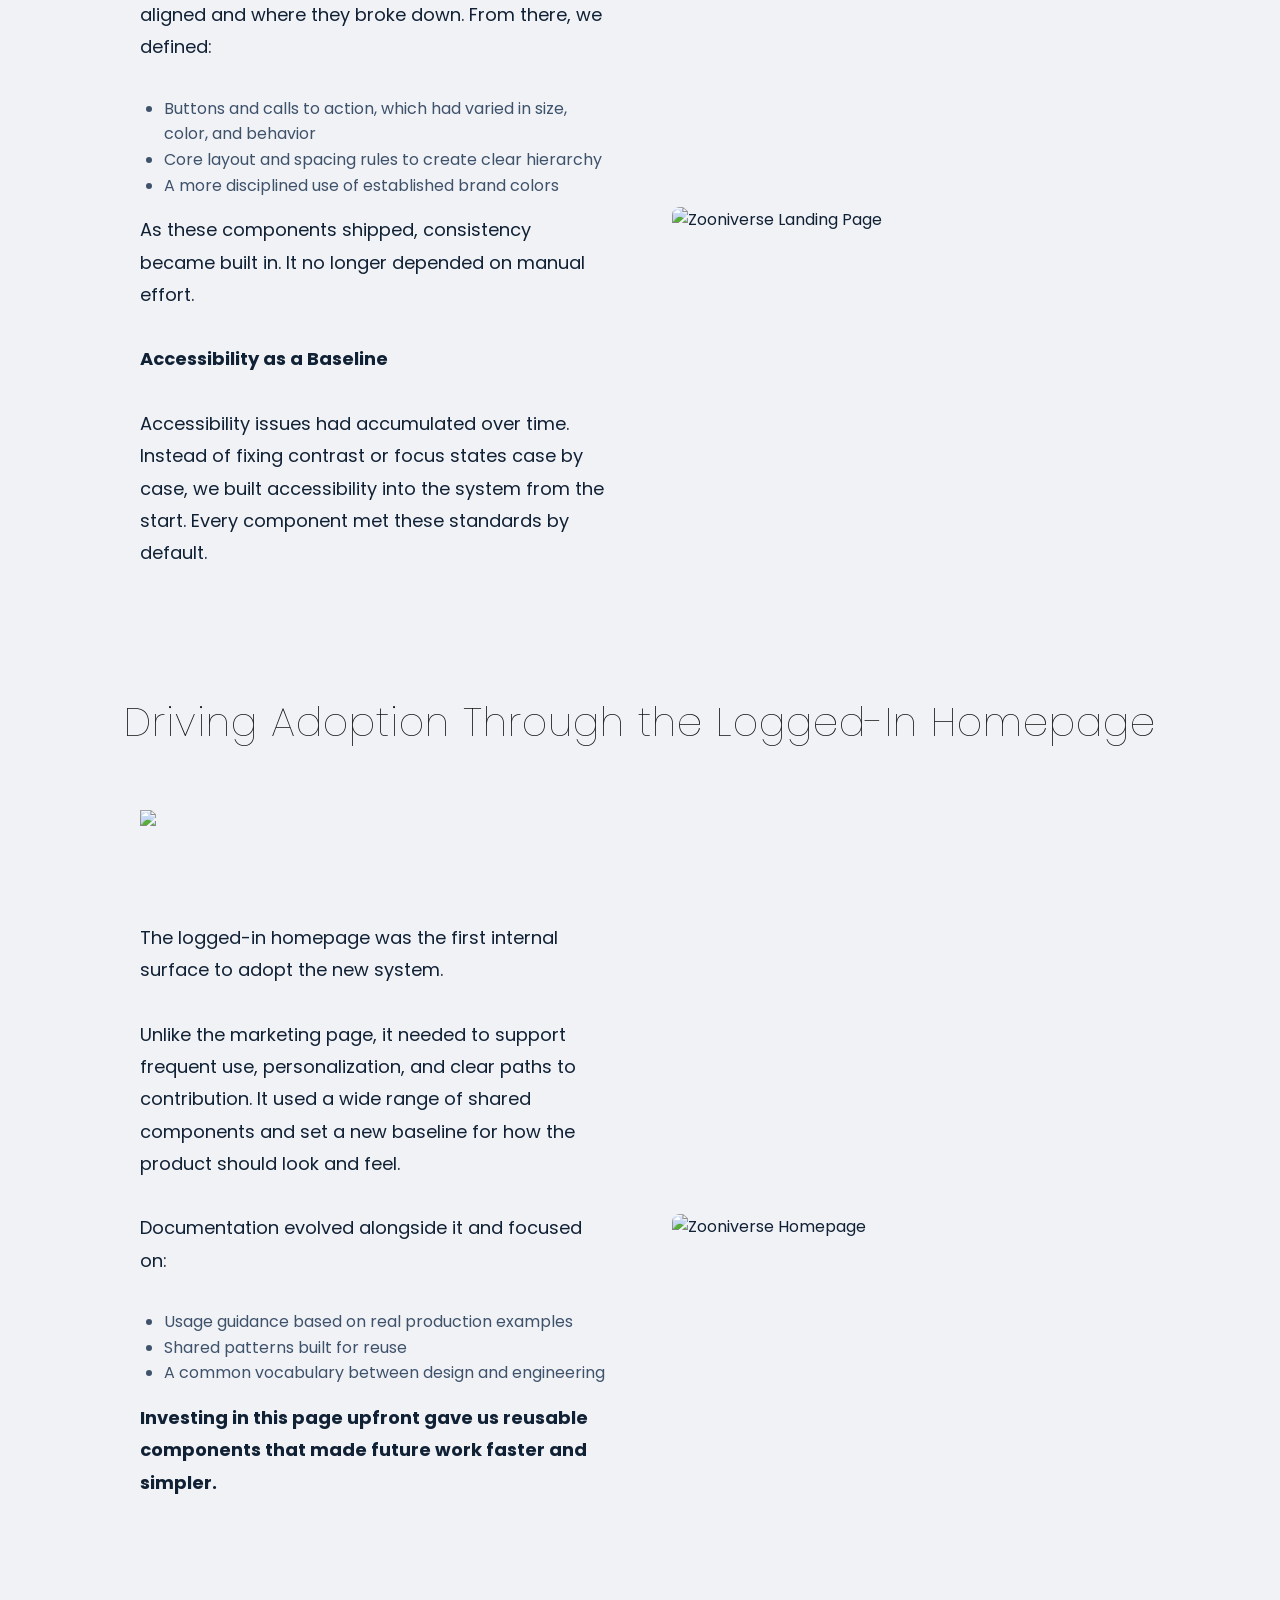
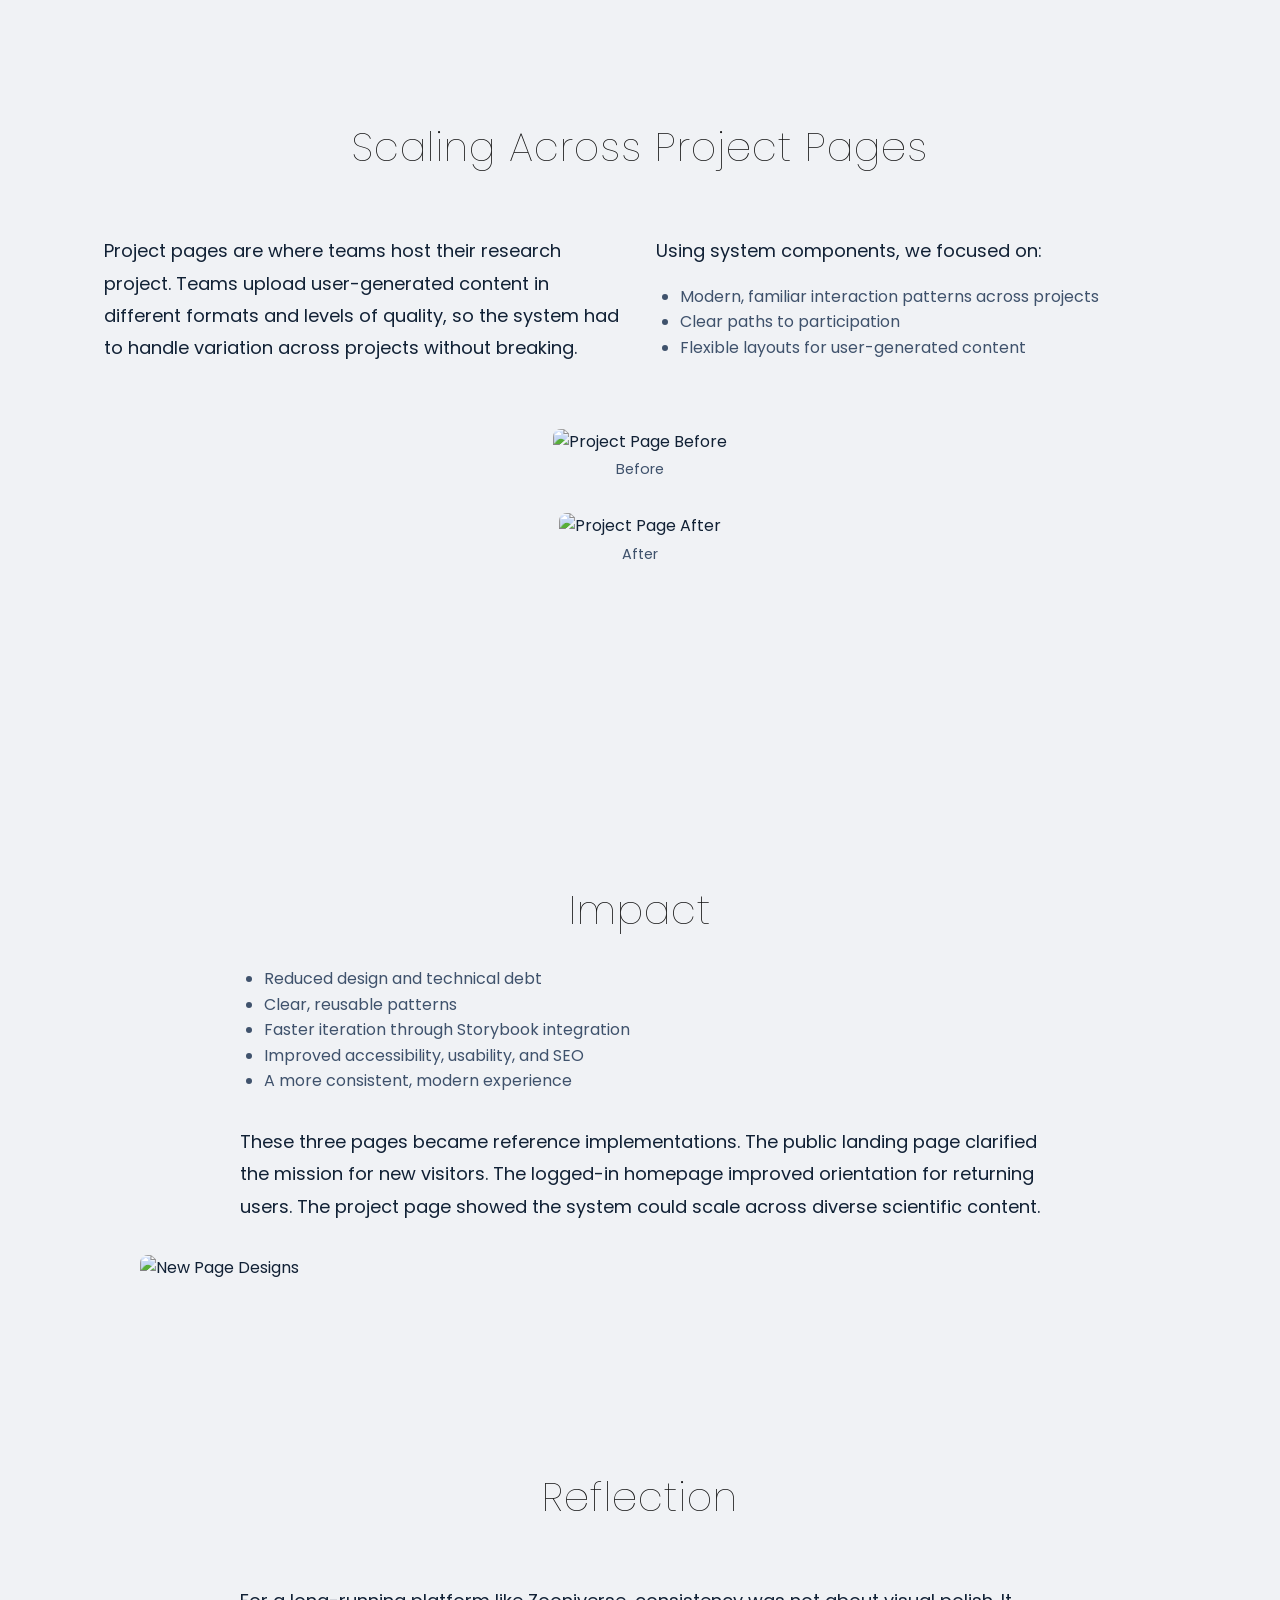
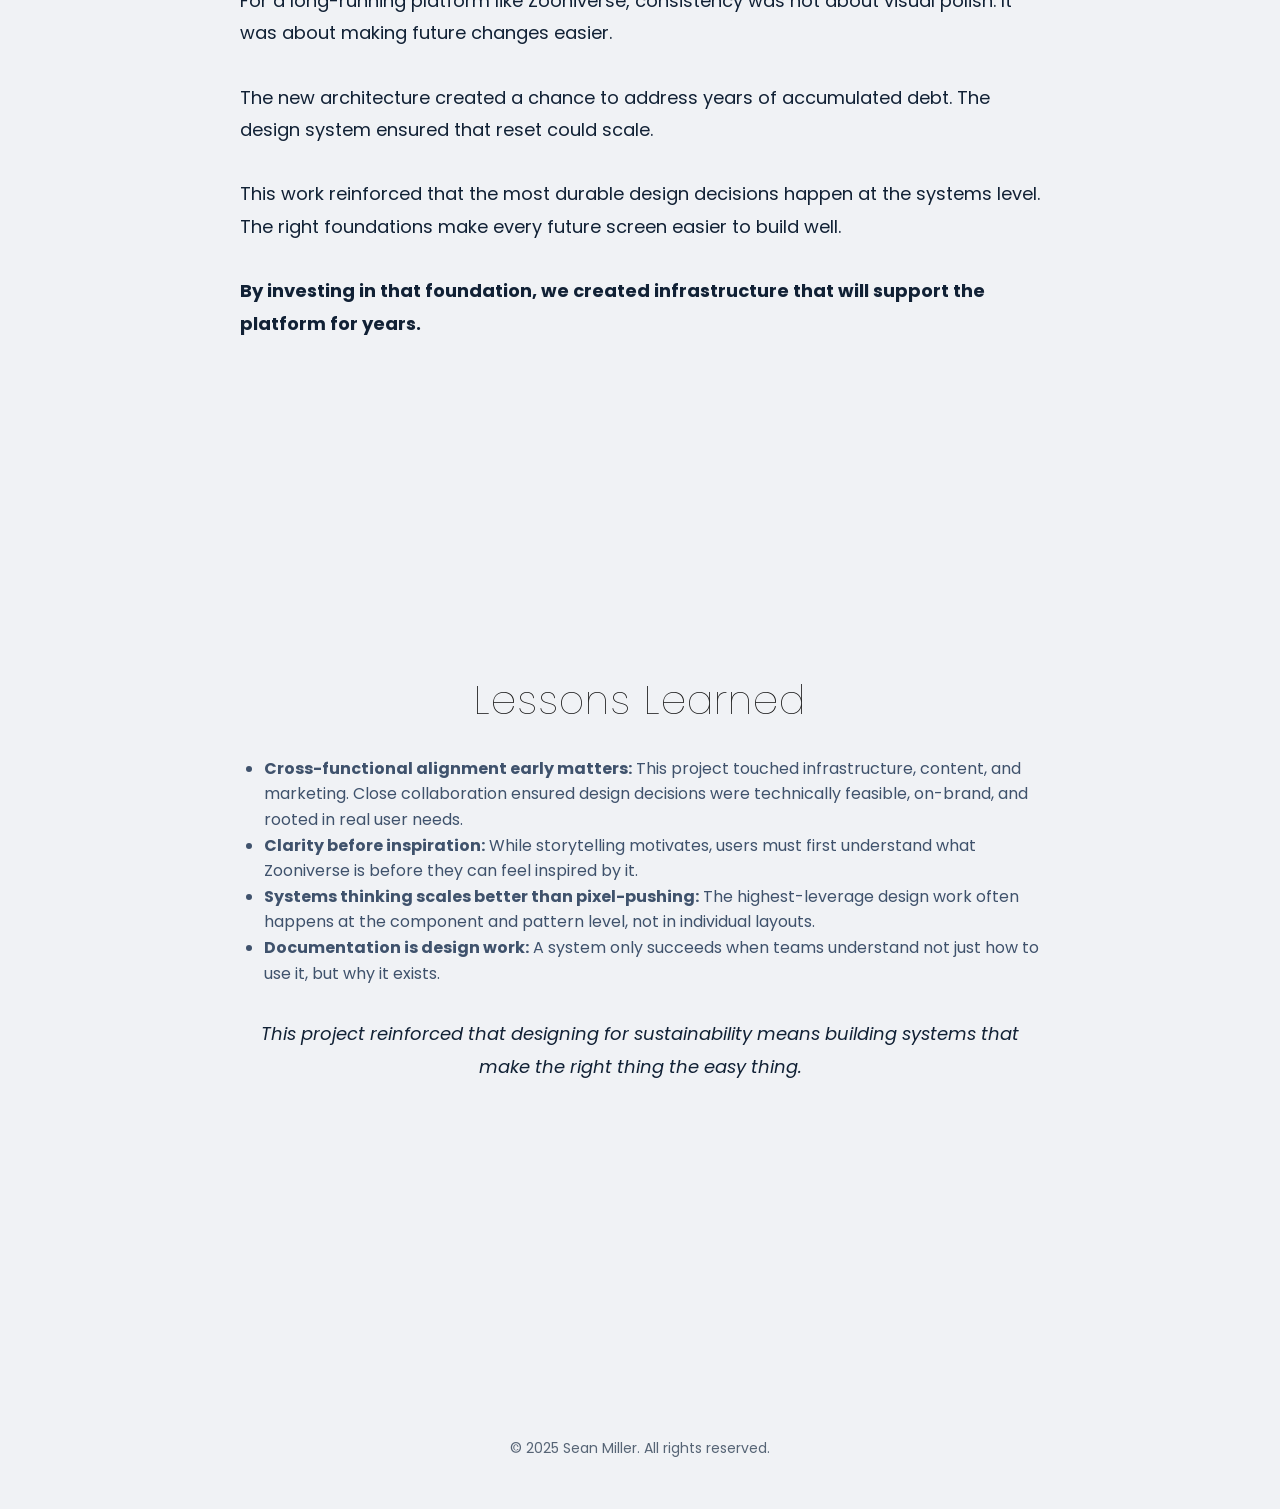
==== commit f64406f4: "small copy updates for clarity" ====
--- a/case_study_1.html
+++ b/case_study_1.html
@@ -95,7 +95,7 @@
                     <li>Typography, spacing, and color usage changed from page to page</li>
                     <li>New features required solving the same design problems again</li>
                 </ul>
-                <p><em>The previous front-end architecture made reuse difficult. Consistency was hard to maintain.</em></p>
+                <p><em>The previous front-end architecture made reuse difficult and consistency was hard to maintain.</em></p>
                 <figure style="margin: 0; text-align: center;">
                     <img src="https://github.com/sean-miller26/sean-miller26.github.io/blob/main/Old%20Page%20Designs.png?raw=true" 
                     alt="Old Page Designs" 
--- a/stylesheet.css
+++ b/stylesheet.css
@@ -11,13 +11,13 @@
 
 :root {
   /* Color Palette */
-  --color-text: #1a1a1a;
-  --color-text-light: #3C4457;
-  --color-text-lighter: #3C4457;
+  --color-text: rgb(17, 33, 53);
+  --color-text-light: rgb(63, 82, 108);
+  --color-text-lighter: rgb(86, 100, 117);
   --color-background: #f0f2f5;
-  --color-accent: #000000;
-  --color-border: #e5e5e5;
-  --color-hover: #f5f5f5;
+  --color-accent: #101010;
+  --color-border: #f0f2f5;
+  --color-hover: #f0f2f5;
   
   /* Typography */
   --font-primary: 'Poppins', -apple-system, BlinkMacSystemFont, 'Segoe UI', sans-serif;
@@ -173,14 +173,14 @@
   padding-top: var(--space-xl);
 }
 
-/* Hero Section with Parallax */
+/* Hero Section */
+
 .hero {
   position: relative;
   text-align: center;
-  padding: 0;
-  min-height: 65vh;
-  display: flex;
-  align-items: flex-end;
+  min-height: 80vh;
+  display: flex;
+  align-items: center;
   justify-content: center;
   overflow: visible;
   margin-left: calc(-50vw + 50%);
@@ -190,66 +190,78 @@
   margin-top: calc(-1 * (var(--space-sm) * 2 + 20px));
   padding-top: calc(var(--space-sm) * 2 + 60px);
   padding-bottom: 1rem;
-}
-
-.hero::after {
-  content: '';
-  position: absolute;
-  bottom: 0;
-  left: 0;
+  background-image: radial-gradient(circle, rgba(125, 181, 255, 0.45) 1px, transparent 1px),
+  linear-gradient(to bottom, #f0f2f5 0%, rgb(125, 181, 255, 0.1) 100%);
+  background-size: 30px 30px, 100% 100%;
+  box-shadow: 0 1px 0 0 rgba(255, 255, 255, 0.5);
+  }
+
+.hero-inner {
+  position: relative;
+  z-index: 1;
   width: 100%;
-  height: 35%;
-  background: linear-gradient(to bottom, transparent, #f0f2f5);
-  pointer-events: none;
-  z-index: 0;
-}
-
-.hero-bg {
-  position: absolute;
-  top: 0;
-  left: 0;
-  width: 100%;
-  height: 110%;
-  background-size: cover;
-  background-position: center;
-  background-repeat: no-repeat;
-  z-index: -1;
+  text-align: center;
   will-change: transform;
-}
-
-.hero-content {
-  position: absolute;
-  z-index: 1;
-  max-width: 1000px;
-  padding: 0 var(--space-md);
-  color: #ffffff;
-  display: flex;
-  flex-direction: column;
-  align-items: center;
-  bottom: -6rem;
+  transition: transform 0.1s linear;
 }
 
 .hero-logo {
-  width: 140px;
+  width: 90px;
   height: auto;
   margin-bottom: .25rem;
   display: block;
+  margin-left: auto;
+  margin-right: auto;
+  filter: drop-shadow(.5px .8px 6px rgba(255, 255, 255, 2))
 }
 
 .hero h1 {
   font-family: "Permanent Marker", cursive;
+  font-size: 4rem;
   font-weight: 400;
   margin: 0 0 0 0;
-  color: #101010;
+  color: var(--text-color);
+  display: inline-block;
 }
 
 .hero p {
-  font-size: 1rem;
-  font-weight: 200;
+  font-size: 1.25rem;
+  font-weight: 300;
   line-height: 1.4;
-  color: #101010;
-  max-width: var(--content-width);
-  margin: 1rem;
+  color: var(--text-color-light);
+  max-width: 1280px;
+  margin: 0;
+}
+
+.brush-highlight {
+  position: relative;
+  display: inline-block;
+  color: var(--text-color);
+}
+
+.brush-highlight::before {
+  content: '';
+  position: absolute;
+  left: -10px;
+  right: -10px;
+  top: 40%;
+  transform: translateY(-50%);
+  height: 115%;
+  background: rgb(250, 255, 120);
+  border-radius: 15px 10% 45% 60px / 10% 10px 4px 10%;
+  z-index: -1;
+  skewX: -10deg;
+  transform: translateY(-40%) skewX(-10deg);
+}
+
+.hero p:first-of-type {
+  margin-top: .25rem;
+}
+
+.hero p:last-of-type {
+  margin-bottom: 1.75rem;
+  margin-top: 1.5rem;
+
 }
 
 .hero-social-links {
@@ -260,27 +272,41 @@
   margin-top: 0.5rem;
 }
 
+@media (max-width: 900px) {
+  .hero {
+    min-height: 85vh;
+  }
+  
+.hero h1 {
+    font-size: 2rem;
+  }
+
+  .hero p {
+    font-size: 1rem;
+  }
+}
+
 .social-link {
   display: flex;
   align-items: center;
   gap: 8px;
-  color: #3C4457;
+  color: var(--color-text-lighter);
   text-decoration: none;
   font-size: 0.9rem;
   transition: all 0.3s ease;
   padding: 6px 12px;
   border-radius: 25px;
-  background: rgba(255, 255, 255, 0.5);
+  background: #f0f2f5;
   backdrop-filter: blur(10px);
-  border: 1px solid rgba(255, 255, 255, 0.1);
+  border: 1px solid rgba(255, 255, 255, 0.5);
   white-space: nowrap;
   flex-shrink: 0;
 }
 
 .social-link:hover {
-  color: #3C4457;
-  background: #ffffff;
-  border-color: #3C4457;
+  color: var(--color-text);
+  background: rgb(250, 255, 120);
+  border-color: rgb(250, 255, 120);
   opacity: 1;
 }
 
@@ -321,18 +347,32 @@
   margin-bottom: 2rem;
 }
 
-/* Content Sections */
-.section-title {
-  text-align: center;
-  margin-bottom: var(--space-xl);
-}
-
-.section-subtitle {
-  font-size: 1.125rem;
-  color: var(--color-text-light);
-  max-width: var(--content-width);
+/* About Section */
+.about-item {
+  display: grid;
+  grid-template-columns: 2fr 3fr;
+  gap: var(--space-md);
+  align-items: center;
+  max-width: 1280px;
   margin: 0 auto;
-  text-align: center;
+}
+
+.about-item img {
+  width: 100%;
+  aspect-ratio: 1 / 1;
+  object-fit: cover;
+  border-radius: 8px;
+}
+
+@media (max-width: 900px) {
+  .about-item {
+    grid-template-columns: 1fr;
+  }
+
+  .about-item img {
+    width: 60%;
+    margin: 0 auto;
+  }
 }
 
 /* Grid Layouts */
@@ -417,7 +457,7 @@
 }
 
 .card-title {
-  color: #101010;
+  color: var(--color-text);
   font-size: 1.75rem;
   font-weight: 200;
   margin-bottom: var(--space-sm);
@@ -447,7 +487,7 @@
 }
 
 /* Responsive: Stack on mobile */
-@media (max-width: 768px) {
+@media (max-width: 900px) {
   .card {
     grid-template-columns: 1fr;
   }
@@ -490,7 +530,10 @@
 
 /* Case Study Hero Section */
 .case-study-hero {
-    background: linear-gradient(to bottom, #f0f2f5 0%, rgba(0, 0, 0, 0.04) 100%);
+    background-image: 
+    radial-gradient(circle, rgba(125, 181, 255, 0.3) 1px, transparent 1px),
+    linear-gradient(to bottom, #f0f2f5 0%, rgb(125, 181, 255, 0.05) 100%);
+    background-size: 24px 24px, 100% 100%;
     padding: var(--space-xxl) 0;
     margin-left: calc(-50vw + 50%);
     margin-right: calc(-50vw + 50%);
@@ -568,7 +611,7 @@
 }
 
 /* Responsive */
-@media (max-width: 768px) {
+@media (max-width: 900px) {
     .case-study-hero-content {
         grid-template-columns: 1fr;
         gap: var(--space-lg);
@@ -685,7 +728,7 @@
   display: grid;
   grid-template-columns: 1fr 1fr;
   gap: var(--space-lg);
-  align-items: start;
+  align-items: center;
   margin-bottom: var(--space-lg);
 }
 
@@ -734,7 +777,7 @@
 }
 
 /* Responsive */
-@media (max-width: 768px) {
+@media (max-width: 900px) {
   .featured-item {
     grid-template-columns: 1fr;
     gap: var(--space-md);
@@ -843,7 +886,7 @@
 }
 
 /* Responsive Design */
-@media (max-width: 768px) {
+@media (max-width: 900px) {
   :root {
     --space-lg: 3rem;
     --space-xl: 4rem;
@@ -868,19 +911,16 @@
   }
   
   h1 {
-    font-size: 2rem;
+    font-size: 2.25rem;
   }
   
   h2 {
-    font-size: 1.5rem;
+    font-size: 1.75rem;
   }
   
   p {
     font-size: 1rem;
-  }
-  
-  .hero p {
-    font-size: 1.125rem;
+
   }
 }
 
@@ -983,15 +1023,16 @@
 .case-study-hero-image { animation: slideFromLeft 1s cubic-bezier(0.16, 1, 0.3, 1) both; animation-delay: 0.1s; }
 .case-study-hero-text  { animation: slideFromRight 1s cubic-bezier(0.16, 1, 0.3, 1) both; animation-delay: 0.1s; }
 
-/* Hero content stagger — no HTML changes needed */
-.hero-logo                               { animation: fadeUp 0.6s cubic-bezier(0.16, 1, 0.3, 1) both; animation-delay: 0.2s;  }
-.hero-content h1                         { animation: fadeUp 0.6s cubic-bezier(0.16, 1, 0.3, 1) both; animation-delay: 0.2s; }
-.hero-content p                          { animation: fadeUp 0.6s cubic-bezier(0.16, 1, 0.3, 1) both; animation-delay: 0.55s;  }
-.hero-social-links .social-link:nth-child(1) { animation: fadeUp 0.6s cubic-bezier(0.16, 1, 0.3, 1) both; animation-delay: 0.55s; }
-.hero-social-links .social-link:nth-child(2) { animation: fadeUp 0.6s cubic-bezier(0.16, 1, 0.3, 1) both; animation-delay: 0.6s; }
-.hero-social-links .social-link:nth-child(3) { animation: fadeUp 0.6s cubic-bezier(0.16, 1, 0.3, 1) both; animation-delay: 0.65s; }
-.hero-social-links .social-link:nth-child(4) { animation: fadeUp 0.6s cubic-bezier(0.16, 1, 0.3, 1) both; animation-delay: 0.7s; }
-.hero-social-links .social-link:nth-child(5) { animation: fadeUp 0.6s cubic-bezier(0.16, 1, 0.3, 1) both; animation-delay: 0.75s; }
+/* Hero content stagger */
+.hero-logo                                   { animation: fadeUp 0.6s cubic-bezier(0.16, 1, 0.3, 1) both; animation-delay: 0.15s;  }
+.hero h1                                     { animation: fadeUp 0.6s cubic-bezier(0.16, 1, 0.3, 1) both; animation-delay: 0.15s; }
+.hero p:first-of-type                        { animation: fadeUp 0.6s cubic-bezier(0.16, 1, 0.3, 1) both; animation-delay: 0.15s;  }
+.hero p:last-of-type                         { animation: fadeUp 0.6s cubic-bezier(0.16, 1, 0.3, 1) both; animation-delay: 0.55s;  }
+.hero-social-links .social-link:nth-child(1) { animation: fadeUp 0.6s cubic-bezier(0.16, 1, 0.3, 1) both; animation-delay: 0.6s; }
+.hero-social-links .social-link:nth-child(2) { animation: fadeUp 0.6s cubic-bezier(0.16, 1, 0.3, 1) both; animation-delay: 0.65s; }
+.hero-social-links .social-link:nth-child(3) { animation: fadeUp 0.6s cubic-bezier(0.16, 1, 0.3, 1) both; animation-delay: 0.7s; }
+.hero-social-links .social-link:nth-child(4) { animation: fadeUp 0.6s cubic-bezier(0.16, 1, 0.3, 1) both; animation-delay: 0.75s; }
+.hero-social-links .social-link:nth-child(5) { animation: fadeUp 0.6s cubic-bezier(0.16, 1, 0.3, 1) both; animation-delay: 0.8s; }
 
 /* Utility Classes */
 .text-center {
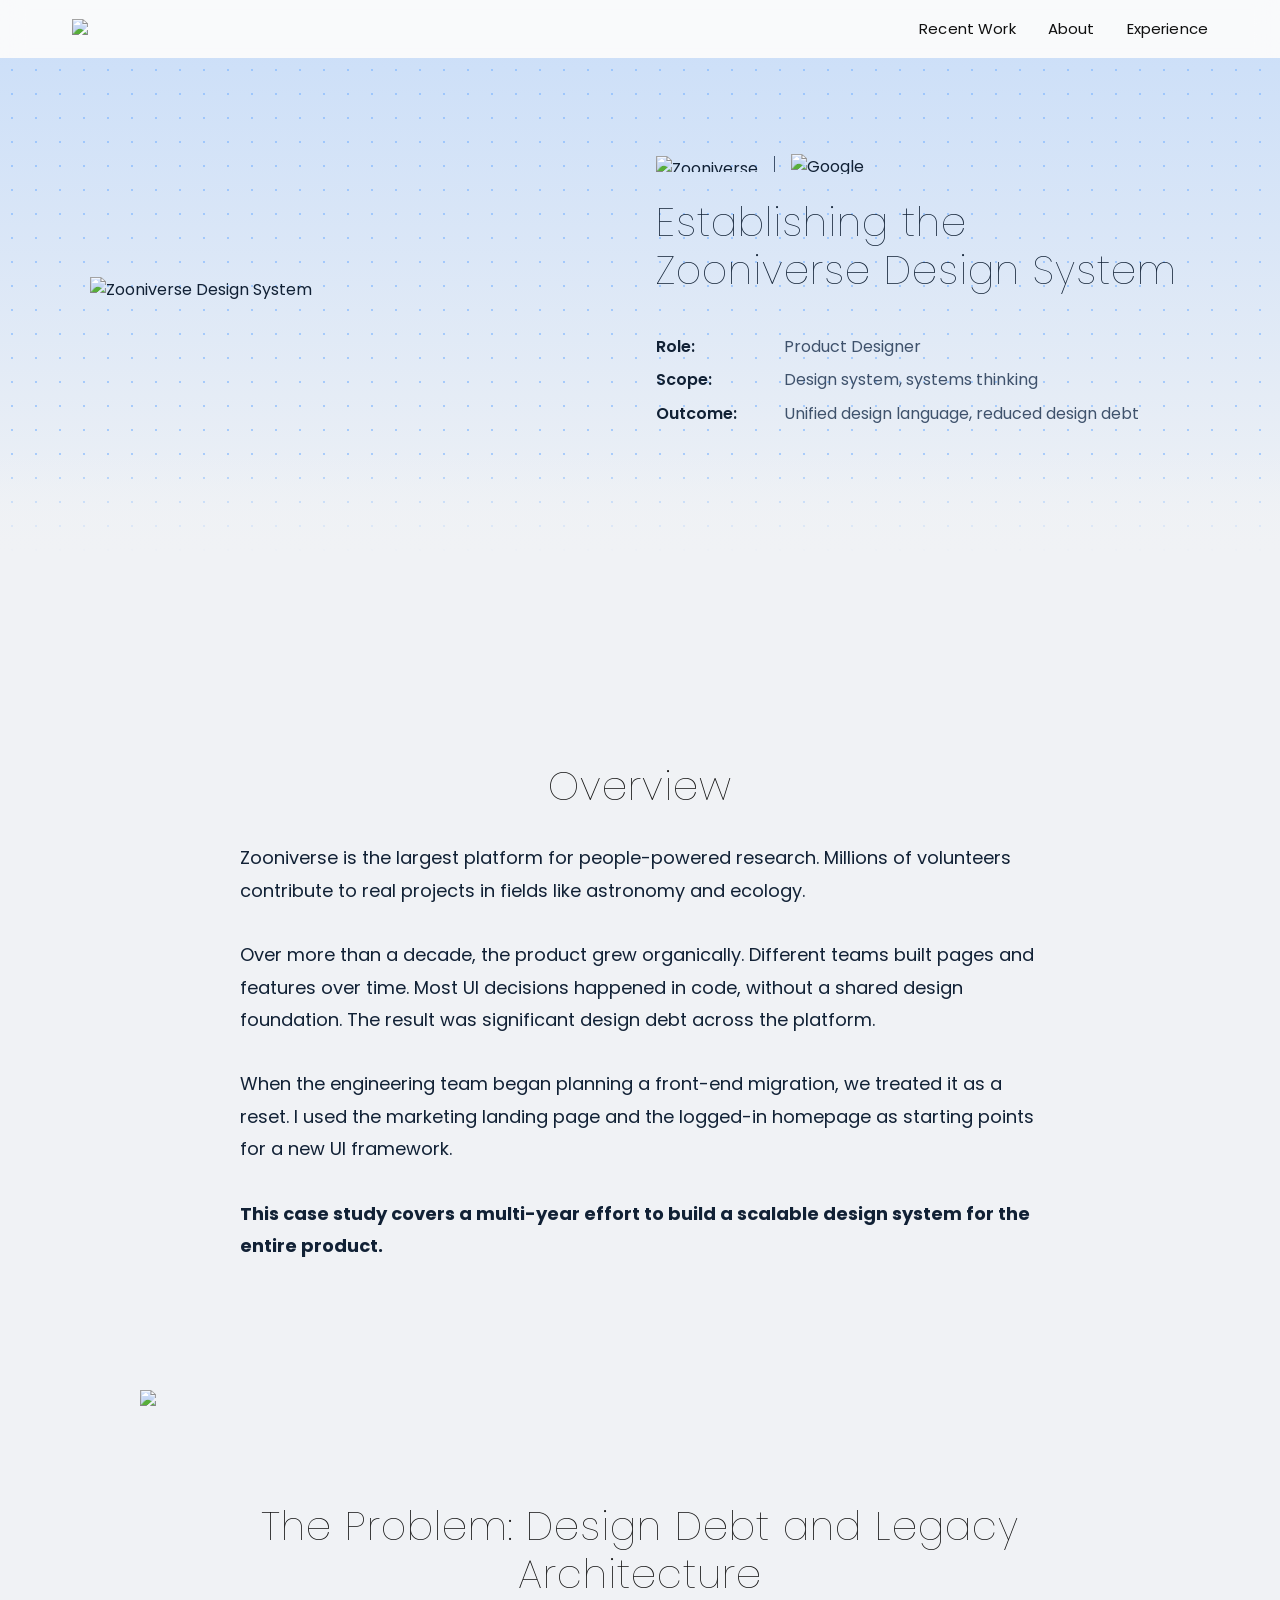
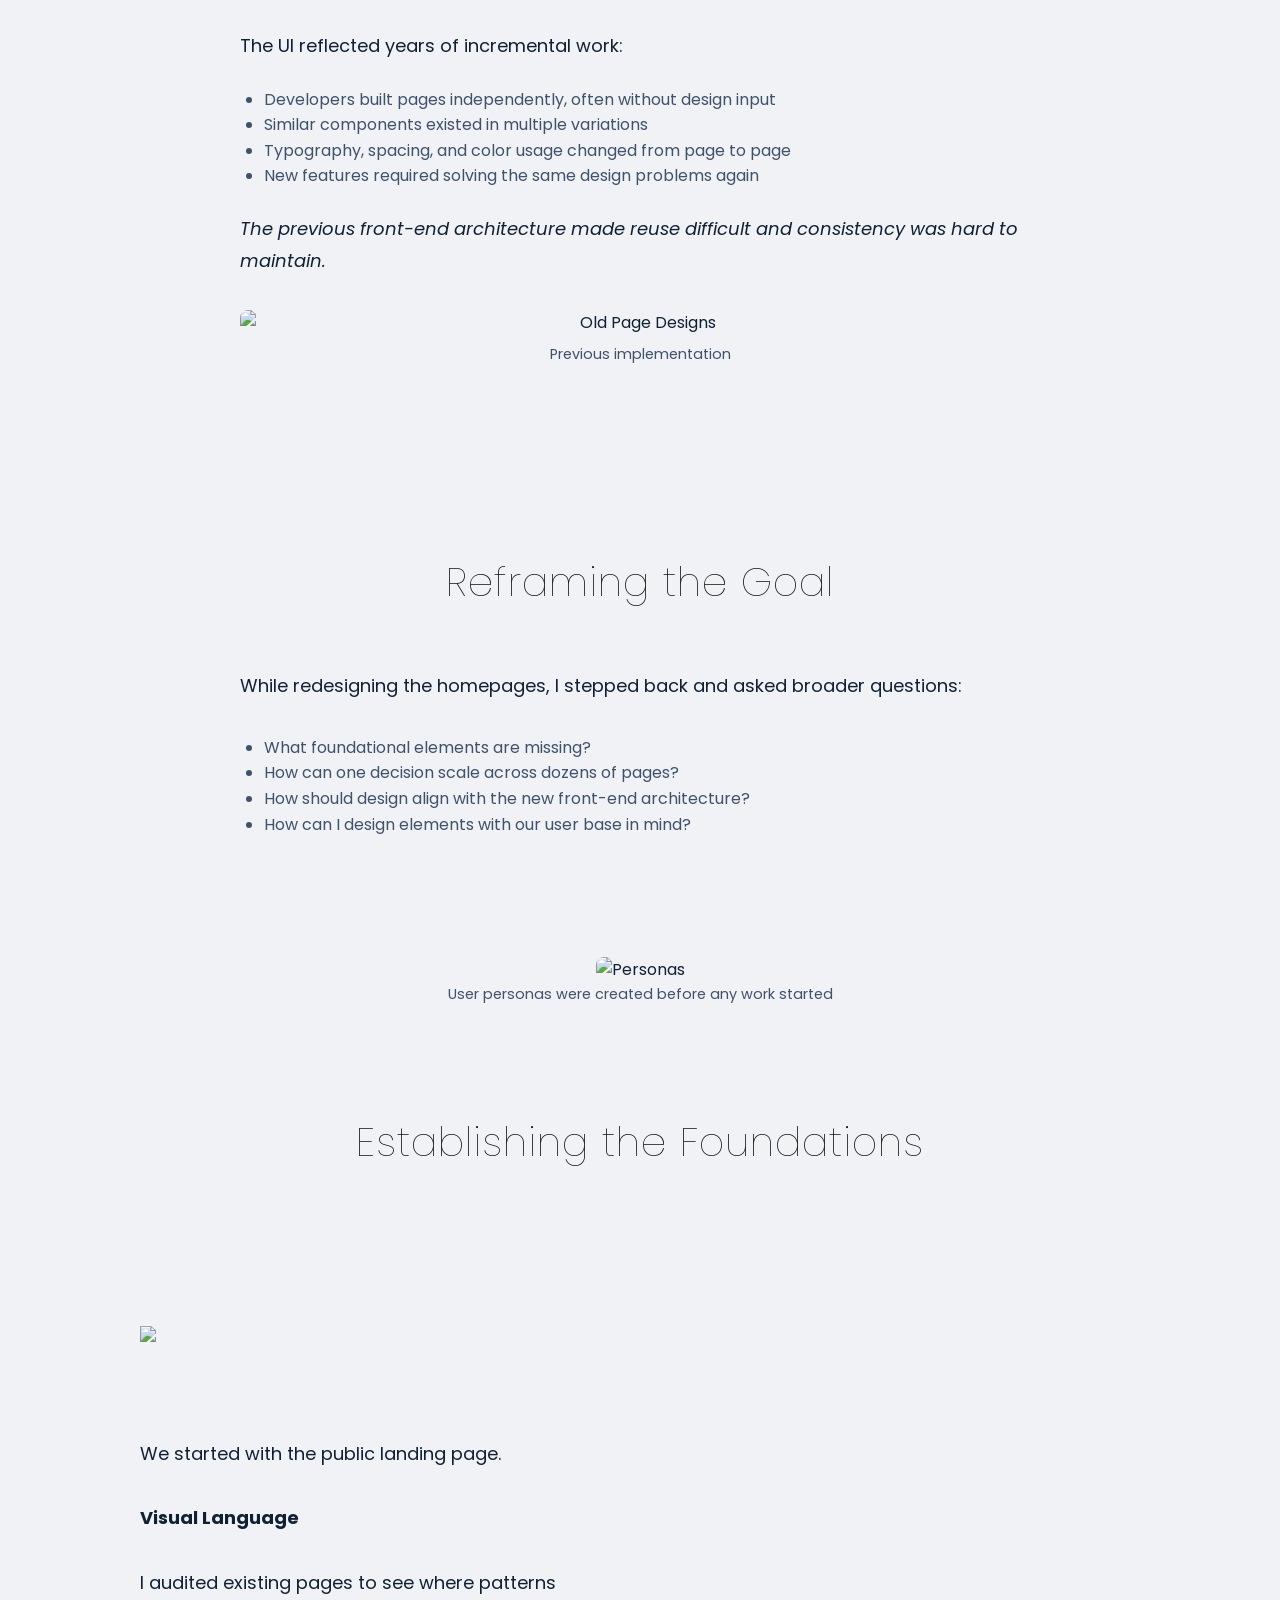
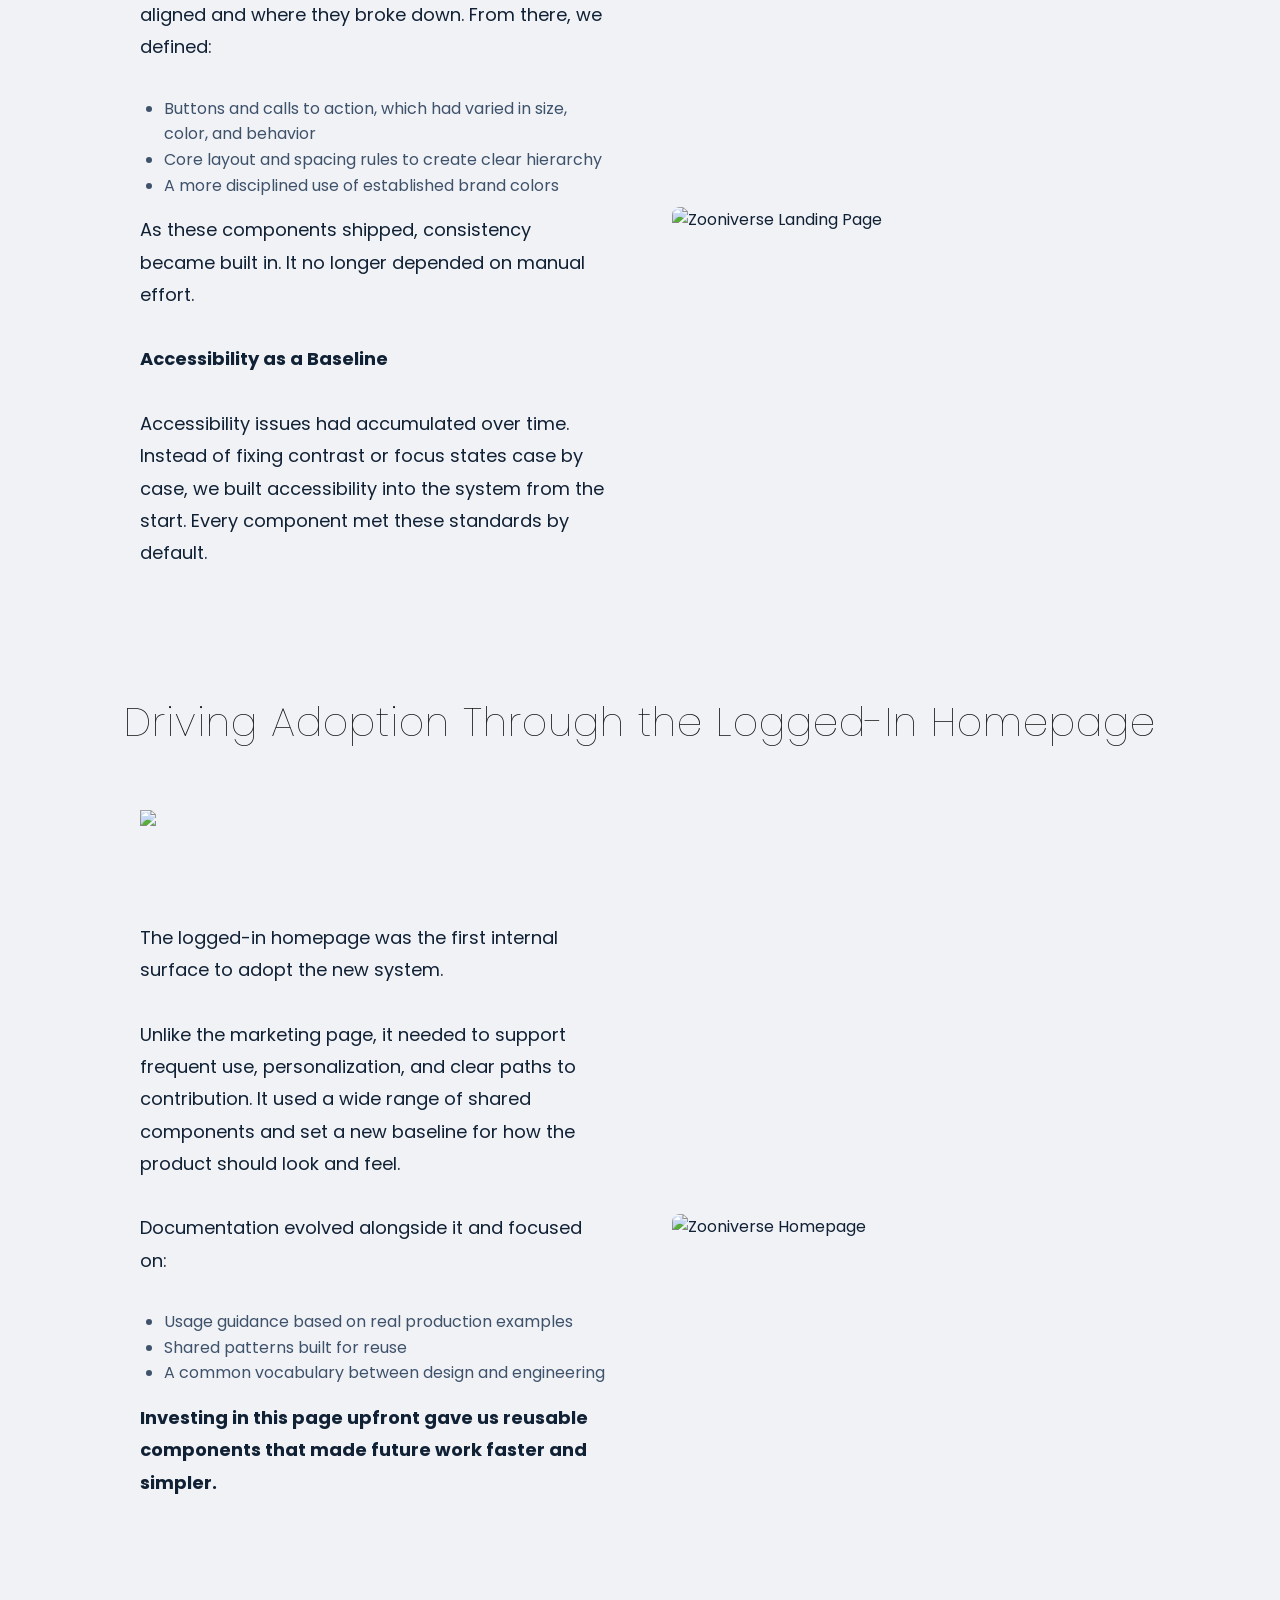
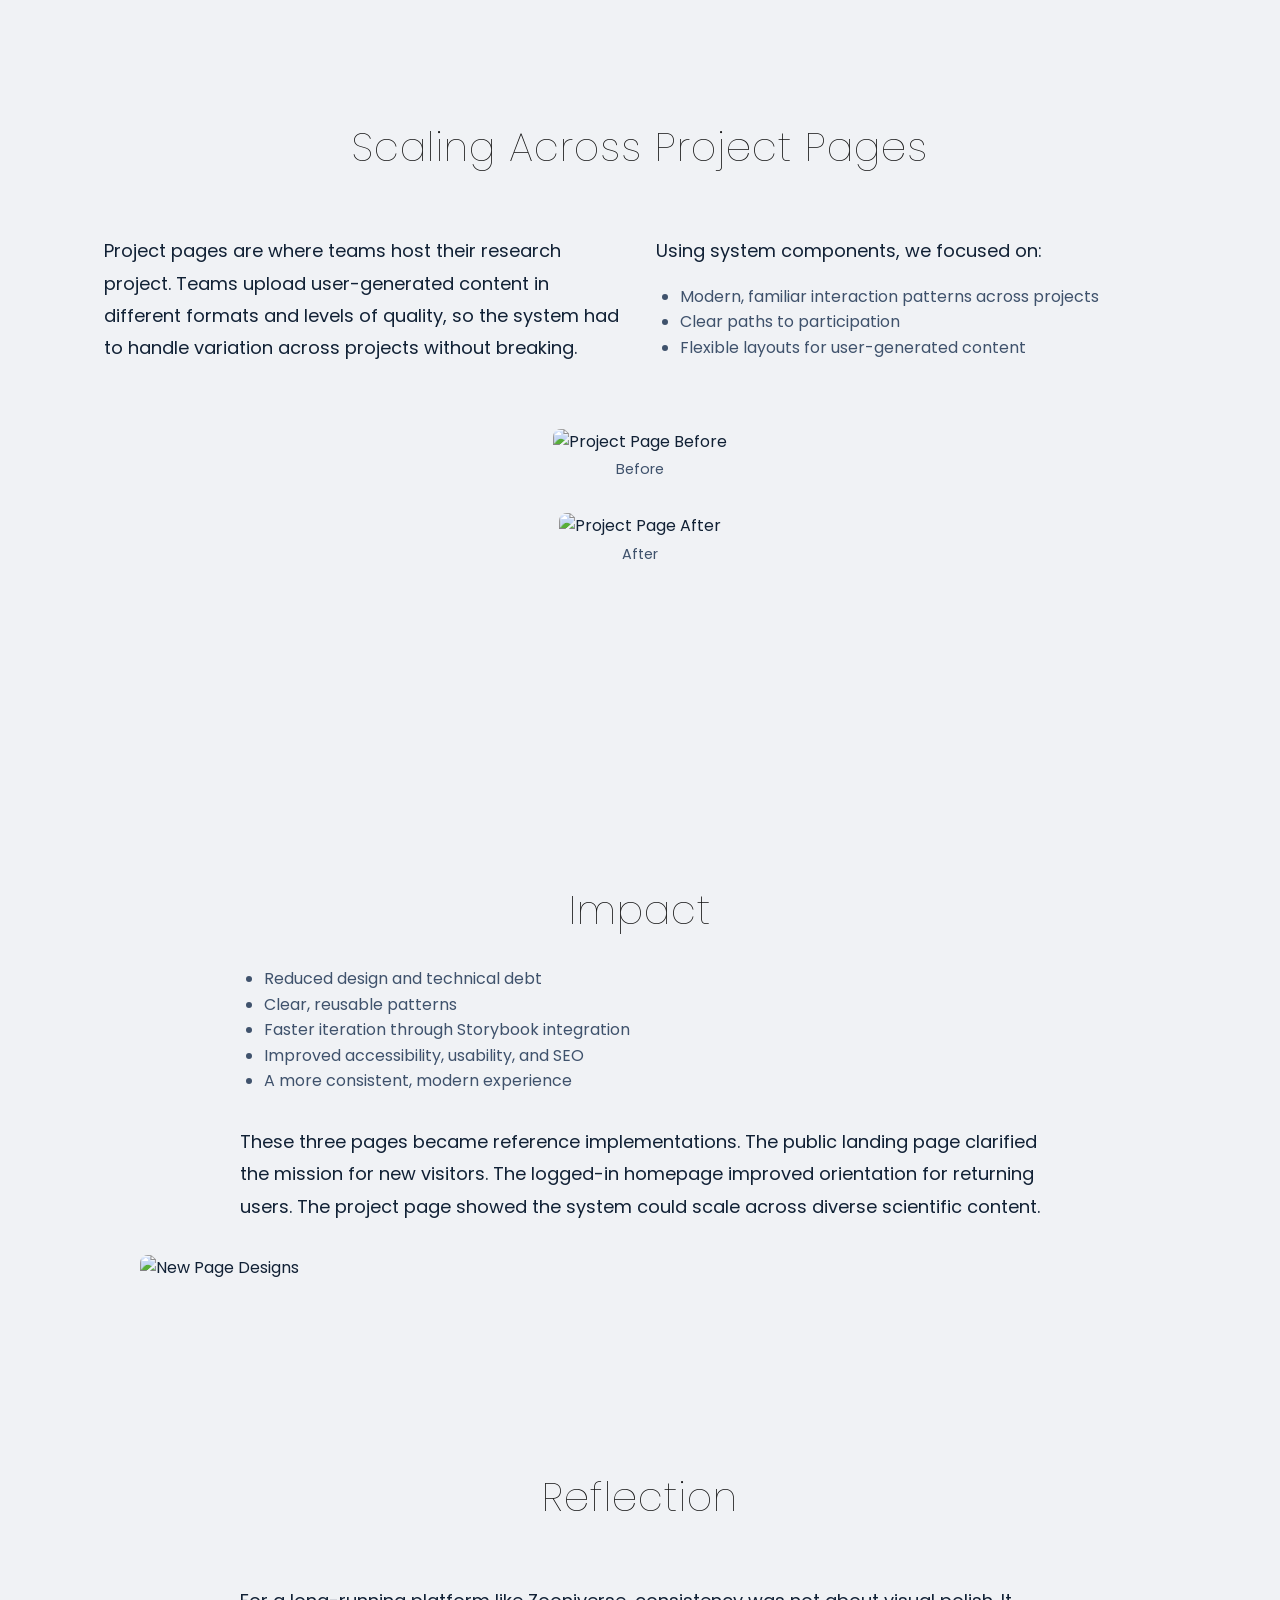
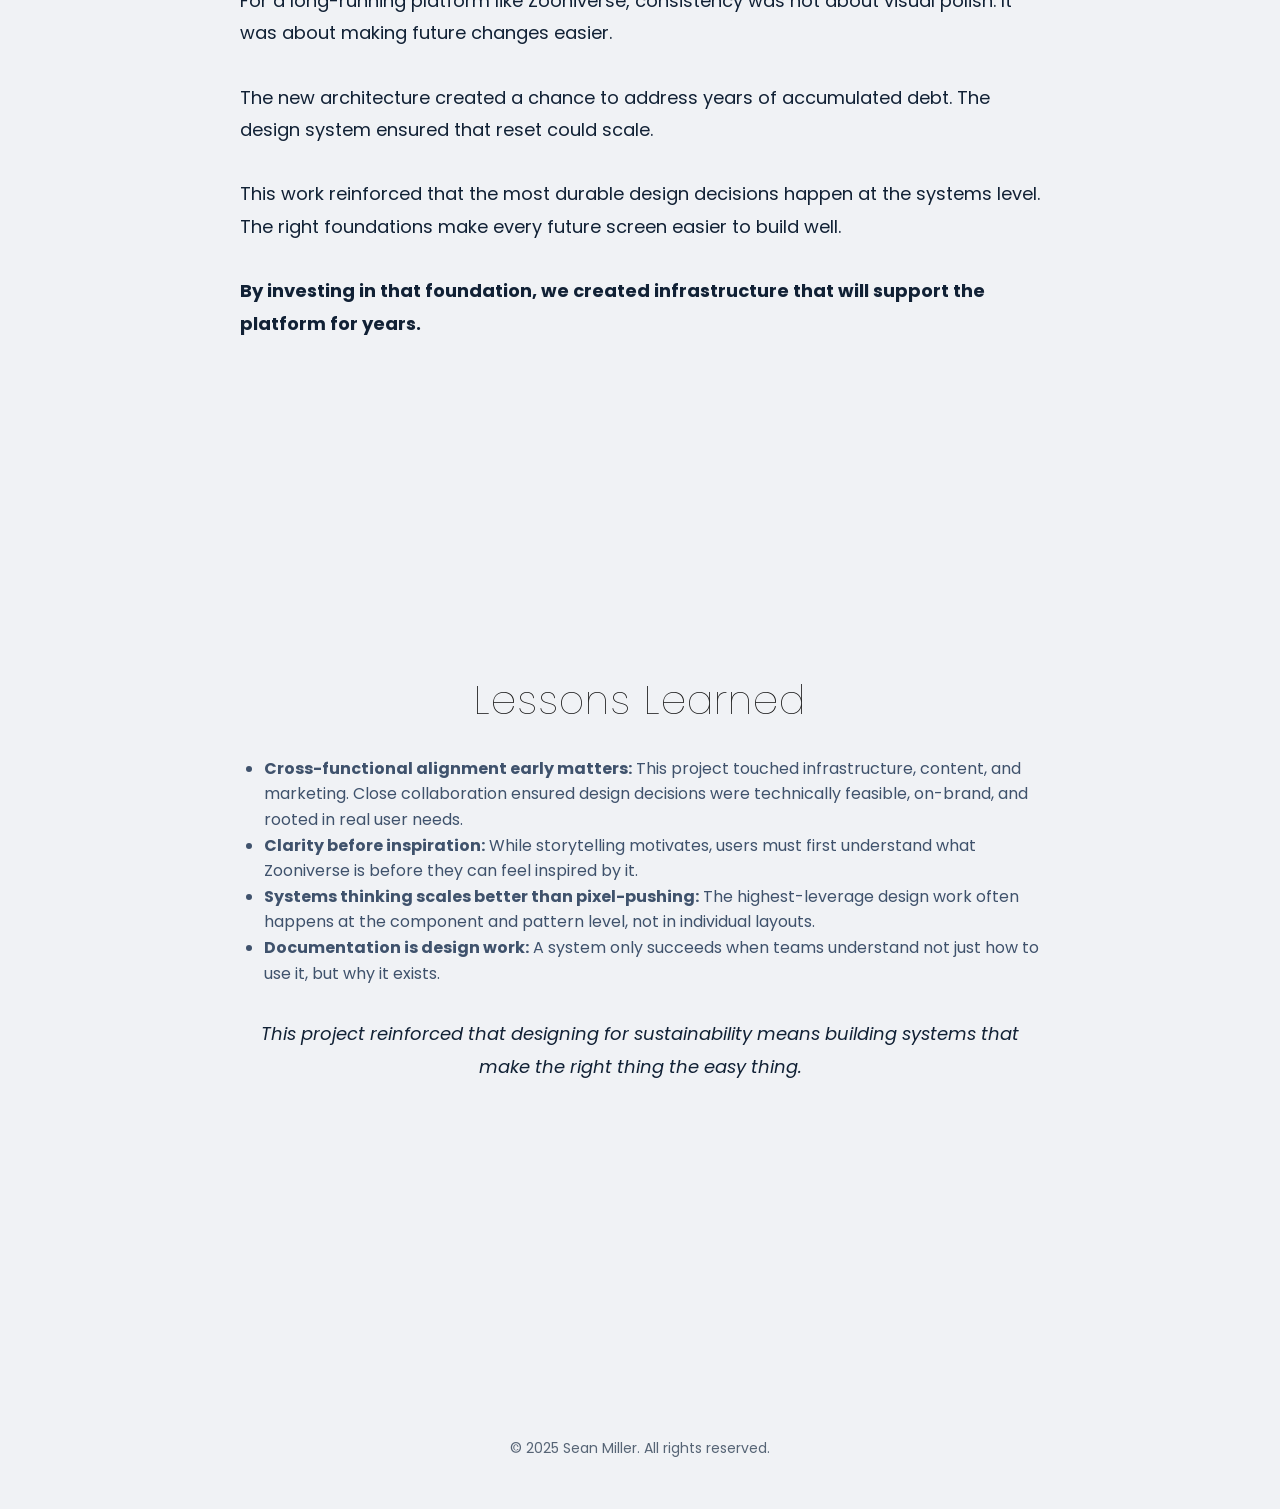
==== commit 963ba6b3: "swap hero graident and add navy logo" ====
--- a/case_study_1.html
+++ b/case_study_1.html
@@ -25,7 +25,9 @@
         <nav>
             <div class="logo">
                 <a href="index.html">
-                <img src=https://raw.githubusercontent.com/sean-miller26/sean-miller26.github.io/refs/heads/main/Logo%20Black.png><alt="Sean Miller"></alt> <class="logo"></a></class>
+                <img src=https://github.com/sean-miller26/sean-miller26.github.io/blob/main/SM_Logo_Navy.png?raw=true>
+                <alt="Sean Miller"></alt> 
+                <class="logo"></a></class>
             </div>
             <ul class="nav-links">
                 <li><a href="index.html#recent%20work">Recent Work</a></li>
--- a/stylesheet.css
+++ b/stylesheet.css
@@ -190,11 +190,22 @@
   margin-top: calc(-1 * (var(--space-sm) * 2 + 20px));
   padding-top: calc(var(--space-sm) * 2 + 60px);
   padding-bottom: 1rem;
-  background-image: radial-gradient(circle, rgba(125, 181, 255, 0.45) 1px, transparent 1px),
-  linear-gradient(to bottom, #f0f2f5 0%, rgb(125, 181, 255, 0.1) 100%);
+  background-image: radial-gradient(circle, rgba(125, 181, 255, 0.7) 1px, transparent 1px),
+  linear-gradient(to bottom, rgb(125, 181, 255, 0.4) 0%, #f0f2f5 100%);
   background-size: 30px 30px, 100% 100%;
-  box-shadow: 0 1px 0 0 rgba(255, 255, 255, 0.5);
-  }
+  }
+
+  .hero::after {
+  content: '';
+  position: absolute;
+  bottom: 0;
+  left: 0;
+  width: 100%;
+  height: 30%;
+  background: linear-gradient(to bottom, transparent, #f0f2f5);
+  pointer-events: none;
+  z-index: 0;
+}
 
 .hero-inner {
   position: relative;
@@ -212,7 +223,7 @@
   display: block;
   margin-left: auto;
   margin-right: auto;
-  filter: drop-shadow(.5px .8px 6px rgba(255, 255, 255, 2))
+  filter: drop-shadow(.5px .8px 6px rgba(255, 255, 255, .5))
 }
 
 .hero h1 {
@@ -278,7 +289,7 @@
   }
   
 .hero h1 {
-    font-size: 2rem;
+    font-size: 2.75rem;
   }
 
   .hero p {
@@ -292,13 +303,12 @@
   gap: 8px;
   color: var(--color-text-lighter);
   text-decoration: none;
-  font-size: 0.9rem;
-  transition: all 0.3s ease;
+  font-size: 0.85rem;
+  transition: all 0.4s ease;
   padding: 6px 12px;
   border-radius: 25px;
-  background: #f0f2f5;
-  backdrop-filter: blur(10px);
-  border: 1px solid rgba(255, 255, 255, 0.5);
+  background: rgb(255, 255, 255, .2);
+  backdrop-filter: blur(2px);
   white-space: nowrap;
   flex-shrink: 0;
 }
@@ -306,7 +316,6 @@
 .social-link:hover {
   color: var(--color-text);
   background: rgb(250, 255, 120);
-  border-color: rgb(250, 255, 120);
   opacity: 1;
 }
 
@@ -531,8 +540,8 @@
 /* Case Study Hero Section */
 .case-study-hero {
     background-image: 
-    radial-gradient(circle, rgba(125, 181, 255, 0.3) 1px, transparent 1px),
-    linear-gradient(to bottom, #f0f2f5 0%, rgb(125, 181, 255, 0.05) 100%);
+    radial-gradient(circle, rgba(125, 181, 255, 0.6) 1px, transparent 1px),
+    linear-gradient(to bottom, rgb(125, 181, 255, 0.3) 0%, #f0f2f5 100%);
     background-size: 24px 24px, 100% 100%;
     padding: var(--space-xxl) 0;
     margin-left: calc(-50vw + 50%);
@@ -542,18 +551,17 @@
     position: relative;
 }
 
-.case-study-hero::before {
+  .case-study-hero::after {
     content: '';
     position: absolute;
-    top: 0;
+    bottom: 0;
     left: 0;
     width: 100%;
-    height: 100%;
-    background-image: url("data:image/svg+xml,%3Csvg viewBox='0 0 400 400' xmlns='http://www.w3.org/2000/svg'%3E%3Cfilter id='noiseFilter'%3E%3CfeTurbulence type='fractalNoise' baseFrequency='0.9' numOctaves='4' stitchTiles='stitch'/%3E%3C/filter%3E%3Crect width='100%25' height='100%25' filter='url(%23noiseFilter)'/%3E%3C/svg%3E");
-    opacity: 0.1;
+    height: 20%;
+    background: linear-gradient(to bottom, transparent, #f0f2f5);
     pointer-events: none;
-    z-index: 1;
-}
+    z-index: 0;
+  }
 
 .case-study-hero-content {
     position: relative;
@@ -663,7 +671,7 @@
 }
 
 #lightbox-img {
-    max-width: 90%;
+    max-width: 100%;
     max-height: 90vh;
     border-radius: 8px;
     box-shadow: 0 8px 32px rgba(0, 0, 0, 0.5);
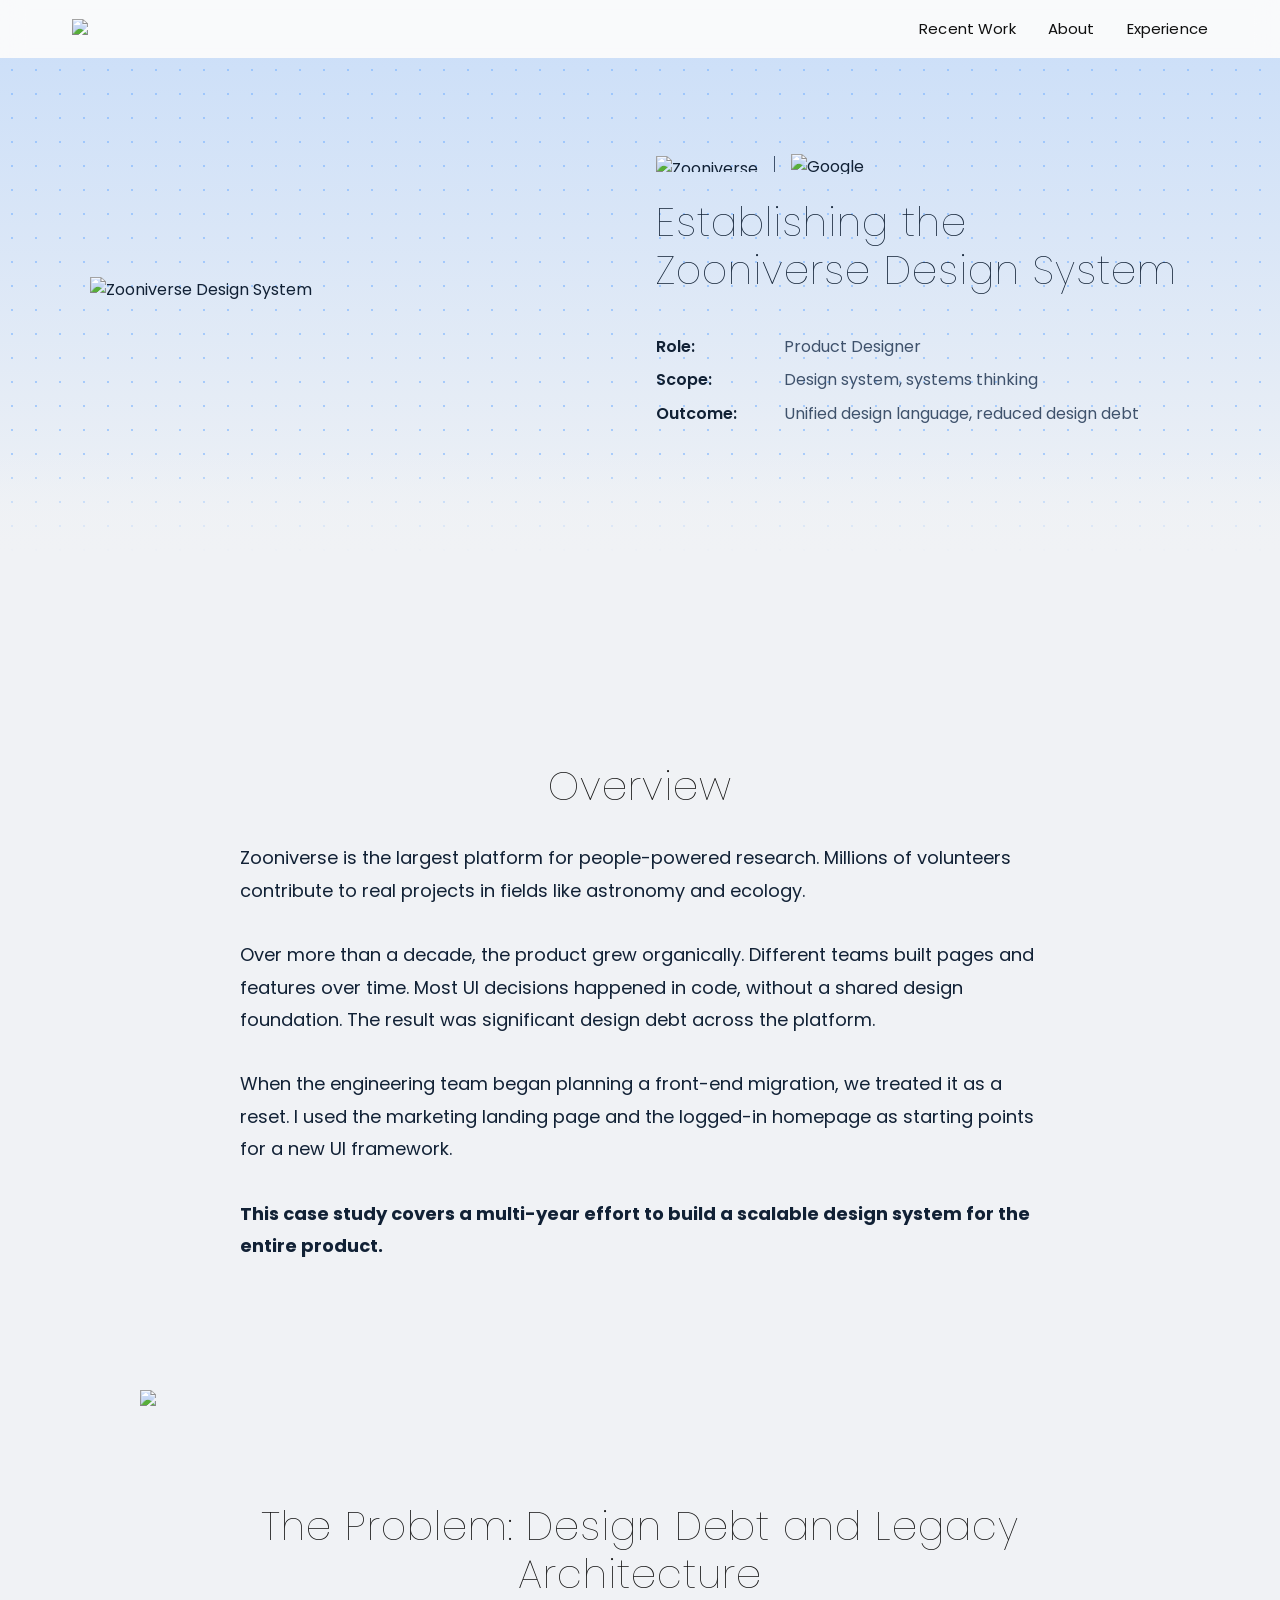
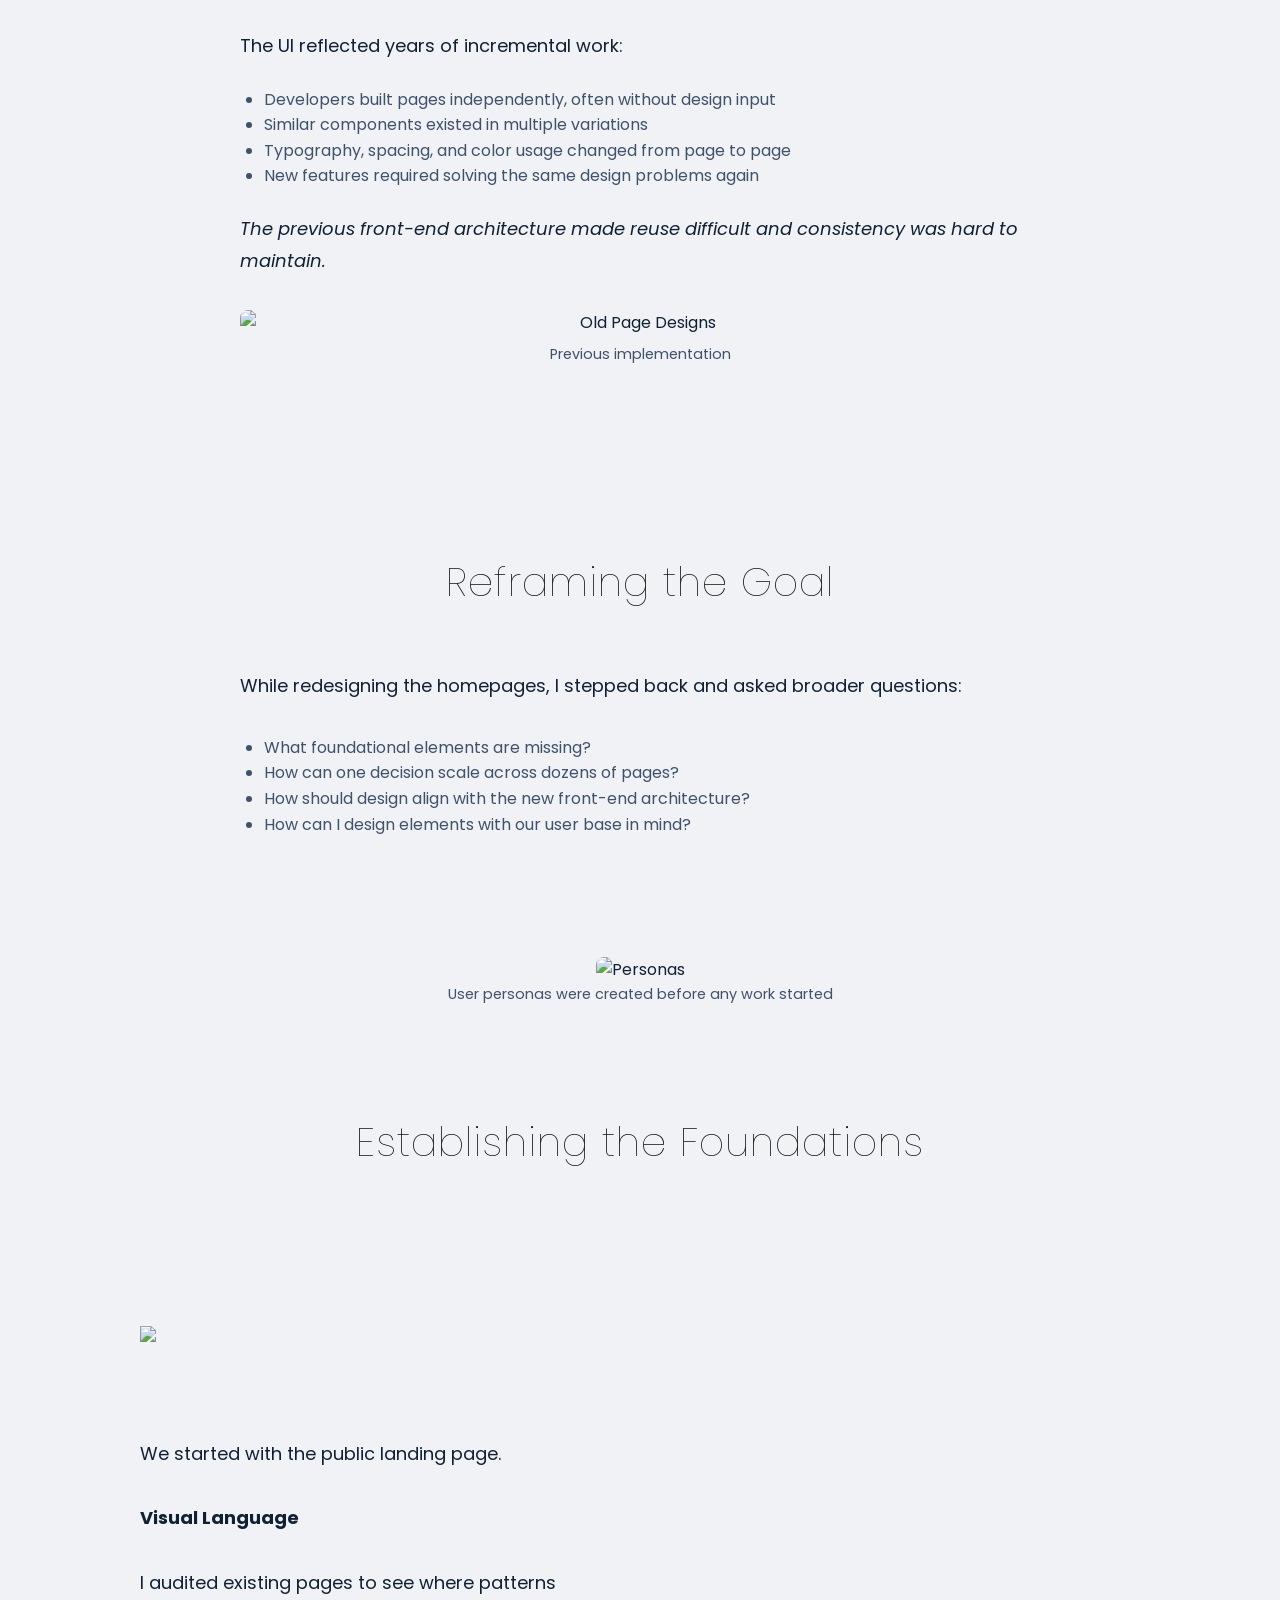
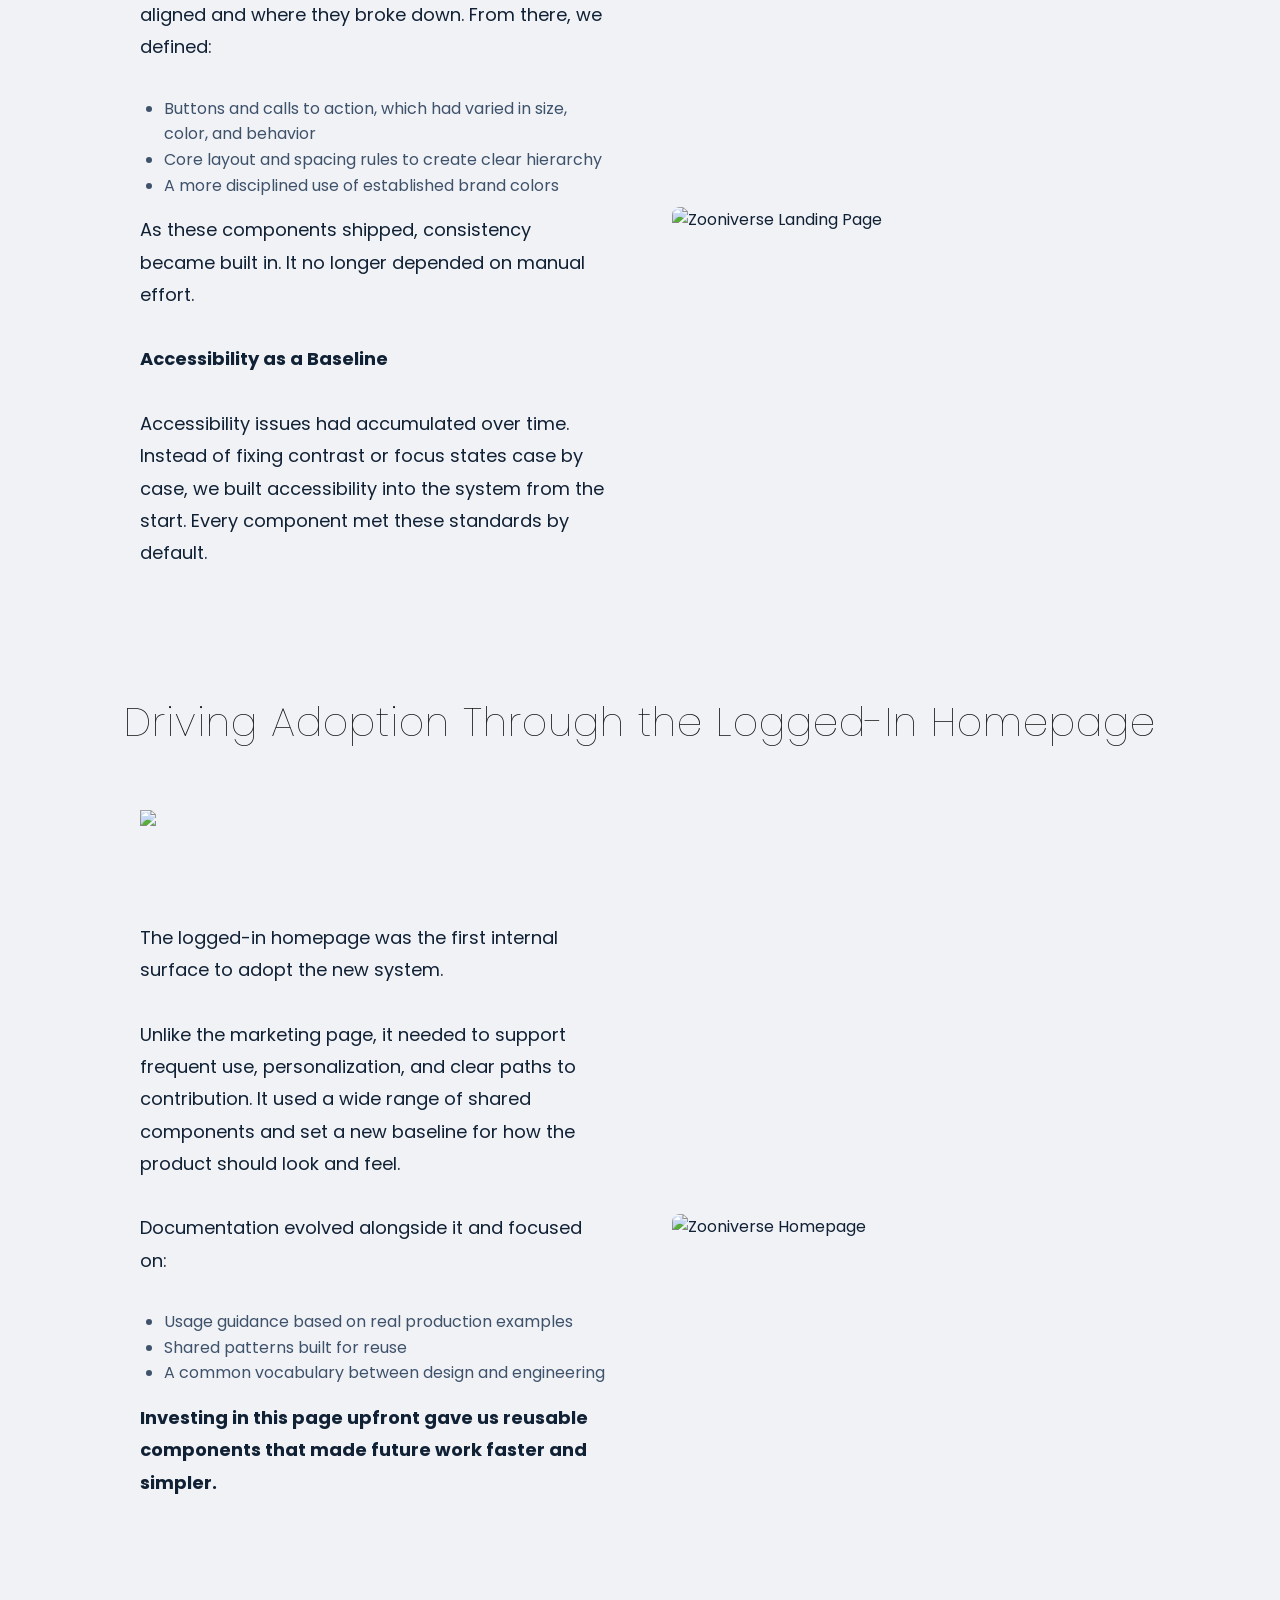
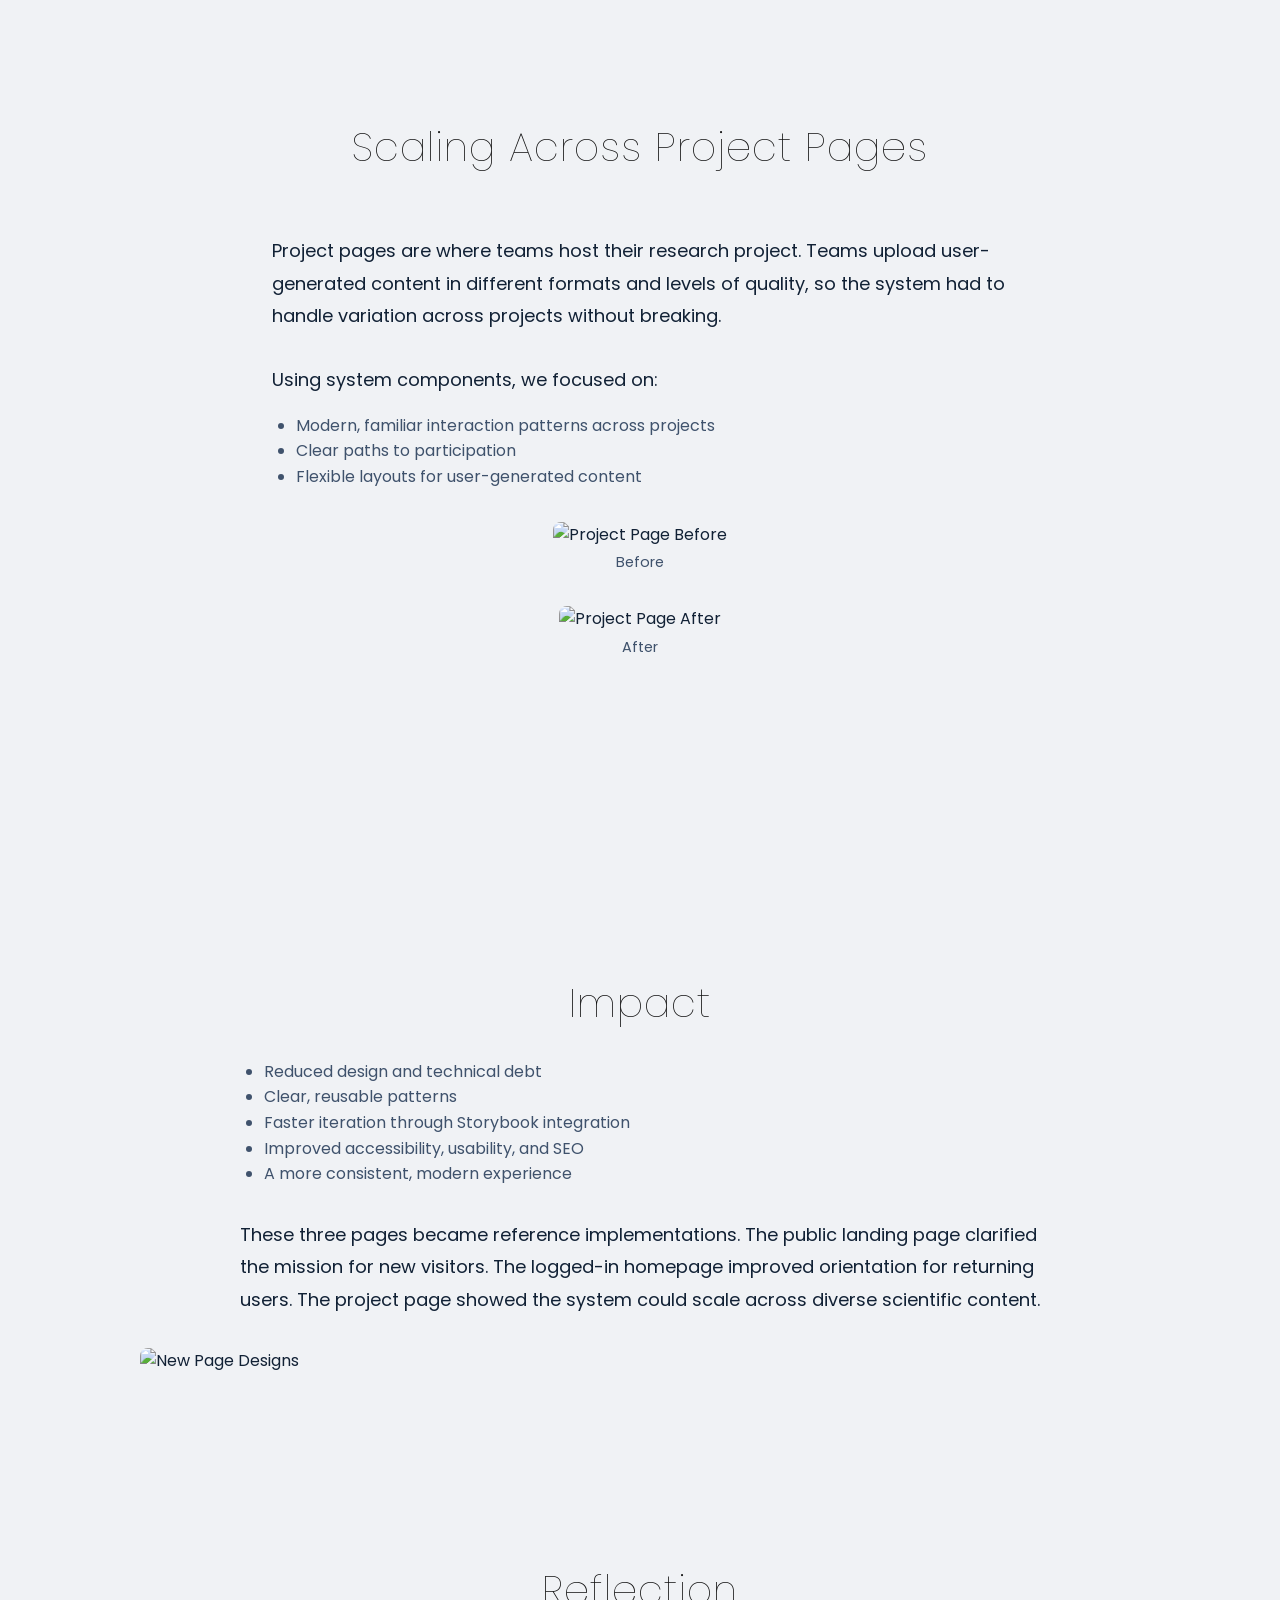
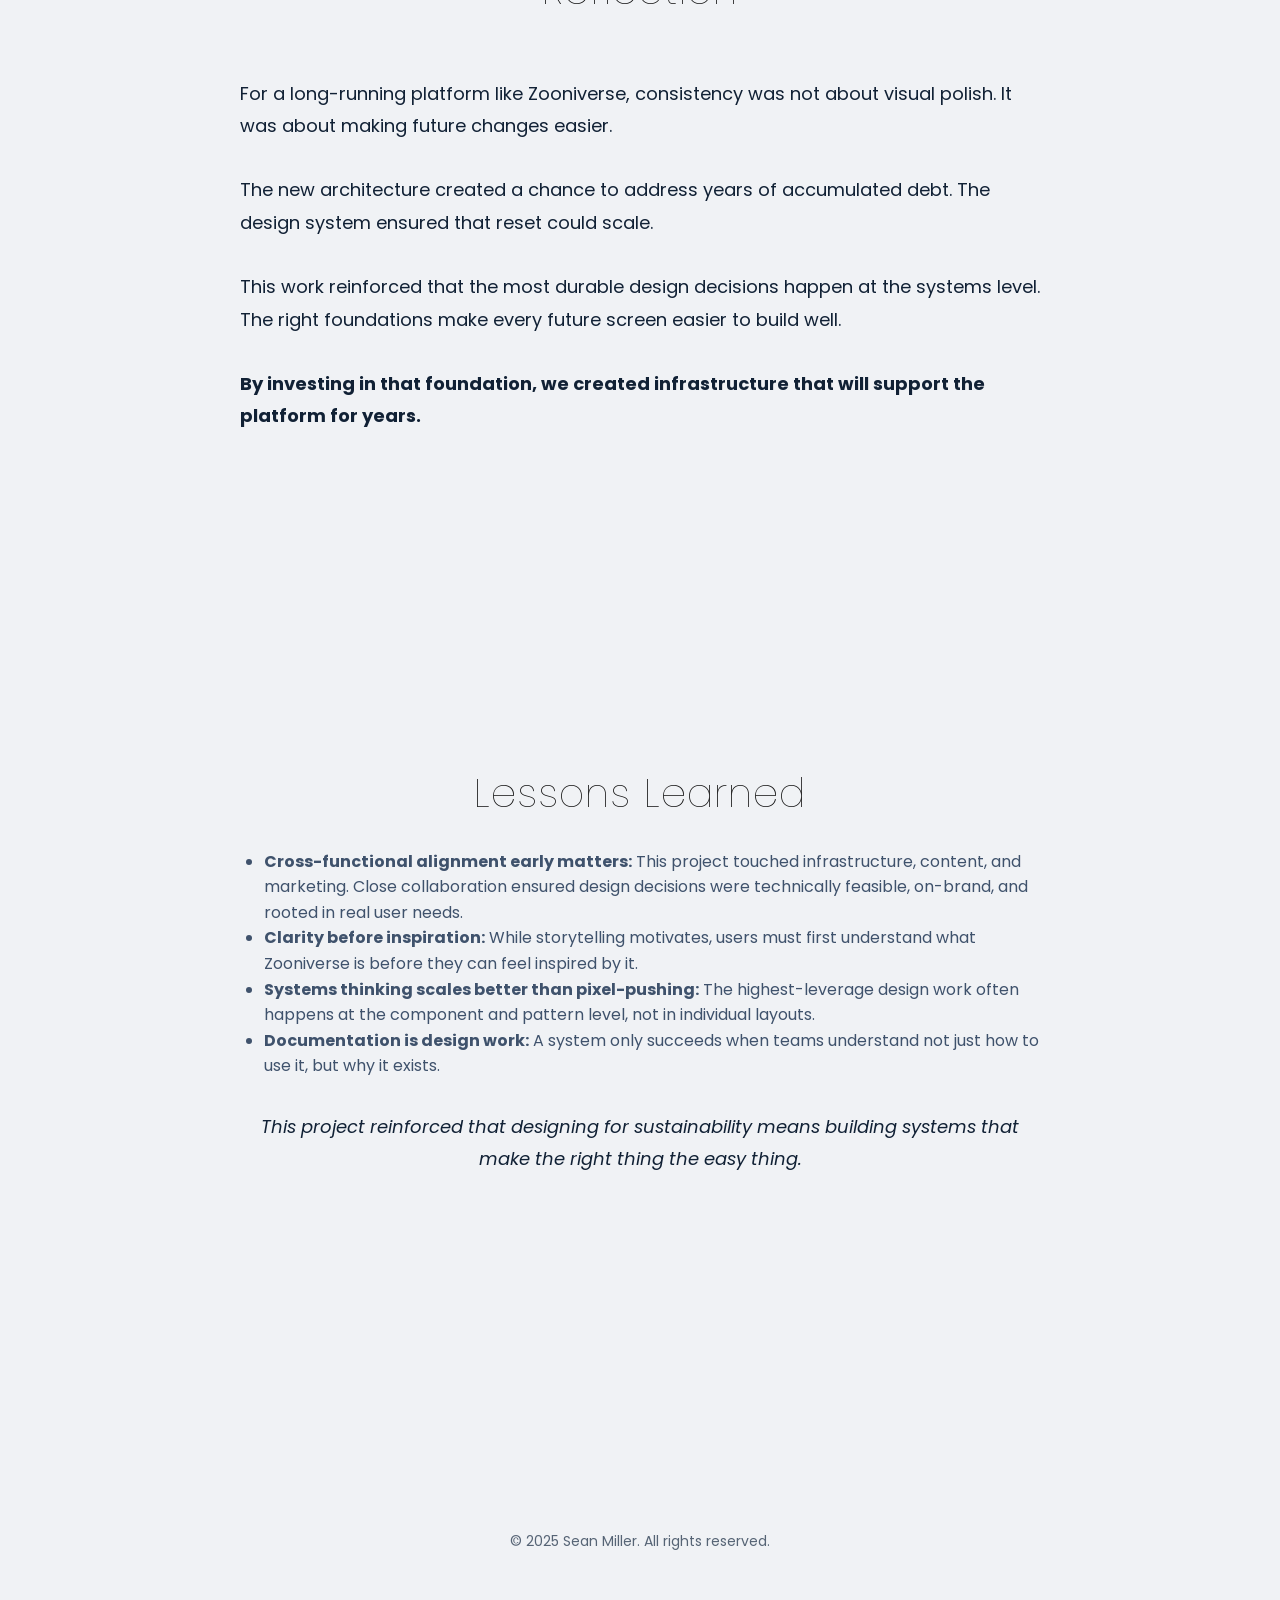
==== commit 7c245bc1: "Added case study 5 to homepage" ====
--- a/case_study_1.html
+++ b/case_study_1.html
@@ -6,6 +6,7 @@
     
     <!-- Primary Meta Tags -->
     <title>Establishing the Zooniverse Design System - Sean Miller UX Case Study</title>
+    <link rel="icon" type="image/x-icon" href="https://raw.githubusercontent.com/sean-miller26/sean-miller26.github.io/refs/heads/main/SeanMiller.ico">
     <meta name="title" content="Zooniverse Landing Page & Design System - Sean Miller UX Case Study">
     <meta name="description" content="Establishing a scalable design system and refreshing the homepage for the world's largest citizen science platform, turning years of design debt into intentional consistency.">
     <meta name="keywords" content="Design Systems, UX Design, Information Architecture, Visual Design, Citizen Science, Platform Design">
@@ -195,9 +196,9 @@
 
        <section class="section-white">
     <h2>Scaling Across Project Pages</h2>
-    <div style="max-width: var(--max-width); margin: 0 auto; padding: 0 var(--space-md);">
+    <div style="width: 100%; max-width: 800px; margin: 0 auto; padding: 0 var(--space-md);">
         <!-- Text and List Row -->
-        <div class="stack-mobile" style="display: grid; grid-template-columns: 1fr 1fr; gap: var(--space-md); margin-bottom: var(--space-md);">
+        <div class="featured-content" style="margin-bottom: var(--space-md);">
             <div>
                 <p>Project pages are where teams host their research project. Teams upload user-generated content in different formats and levels of quality, so the system had to handle variation across projects without breaking.</p>
             </div>
--- a/stylesheet.css
+++ b/stylesheet.css
@@ -178,7 +178,7 @@
 .hero {
   position: relative;
   text-align: center;
-  min-height: 80vh;
+  min-height: 65vh;
   display: flex;
   align-items: center;
   justify-content: center;
@@ -189,7 +189,6 @@
   padding-right: calc(50vw - 50%);
   margin-top: calc(-1 * (var(--space-sm) * 2 + 20px));
   padding-top: calc(var(--space-sm) * 2 + 60px);
-  padding-bottom: 1rem;
   background-image: radial-gradient(circle, rgba(125, 181, 255, 0.7) 1px, transparent 1px),
   linear-gradient(to bottom, rgb(125, 181, 255, 0.4) 0%, #f0f2f5 100%);
   background-size: 30px 30px, 100% 100%;
@@ -285,7 +284,7 @@
 
 @media (max-width: 900px) {
   .hero {
-    min-height: 85vh;
+    min-height: 70vh;
   }
   
 .hero h1 {
@@ -307,7 +306,7 @@
   transition: all 0.4s ease;
   padding: 6px 12px;
   border-radius: 25px;
-  background: rgb(255, 255, 255, .2);
+  background: rgb(255, 255, 255, .3);
   backdrop-filter: blur(2px);
   white-space: nowrap;
   flex-shrink: 0;
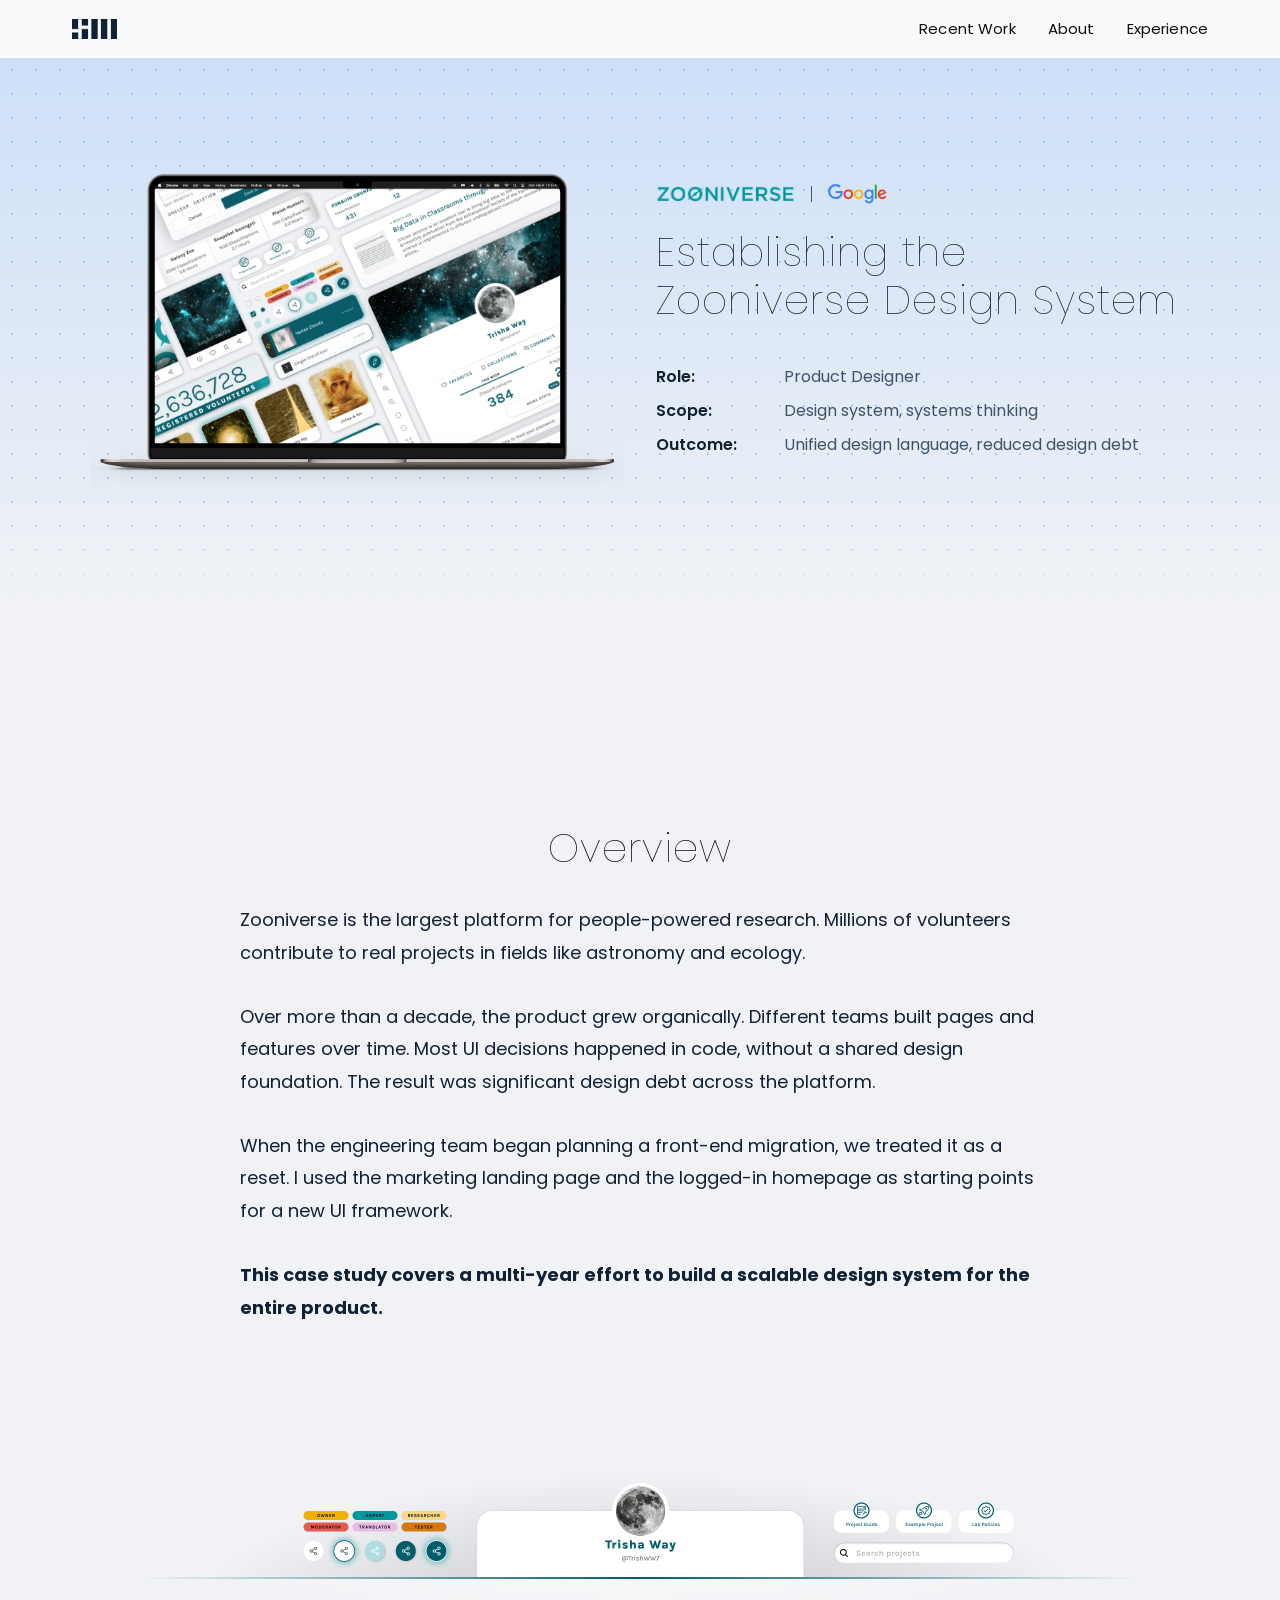
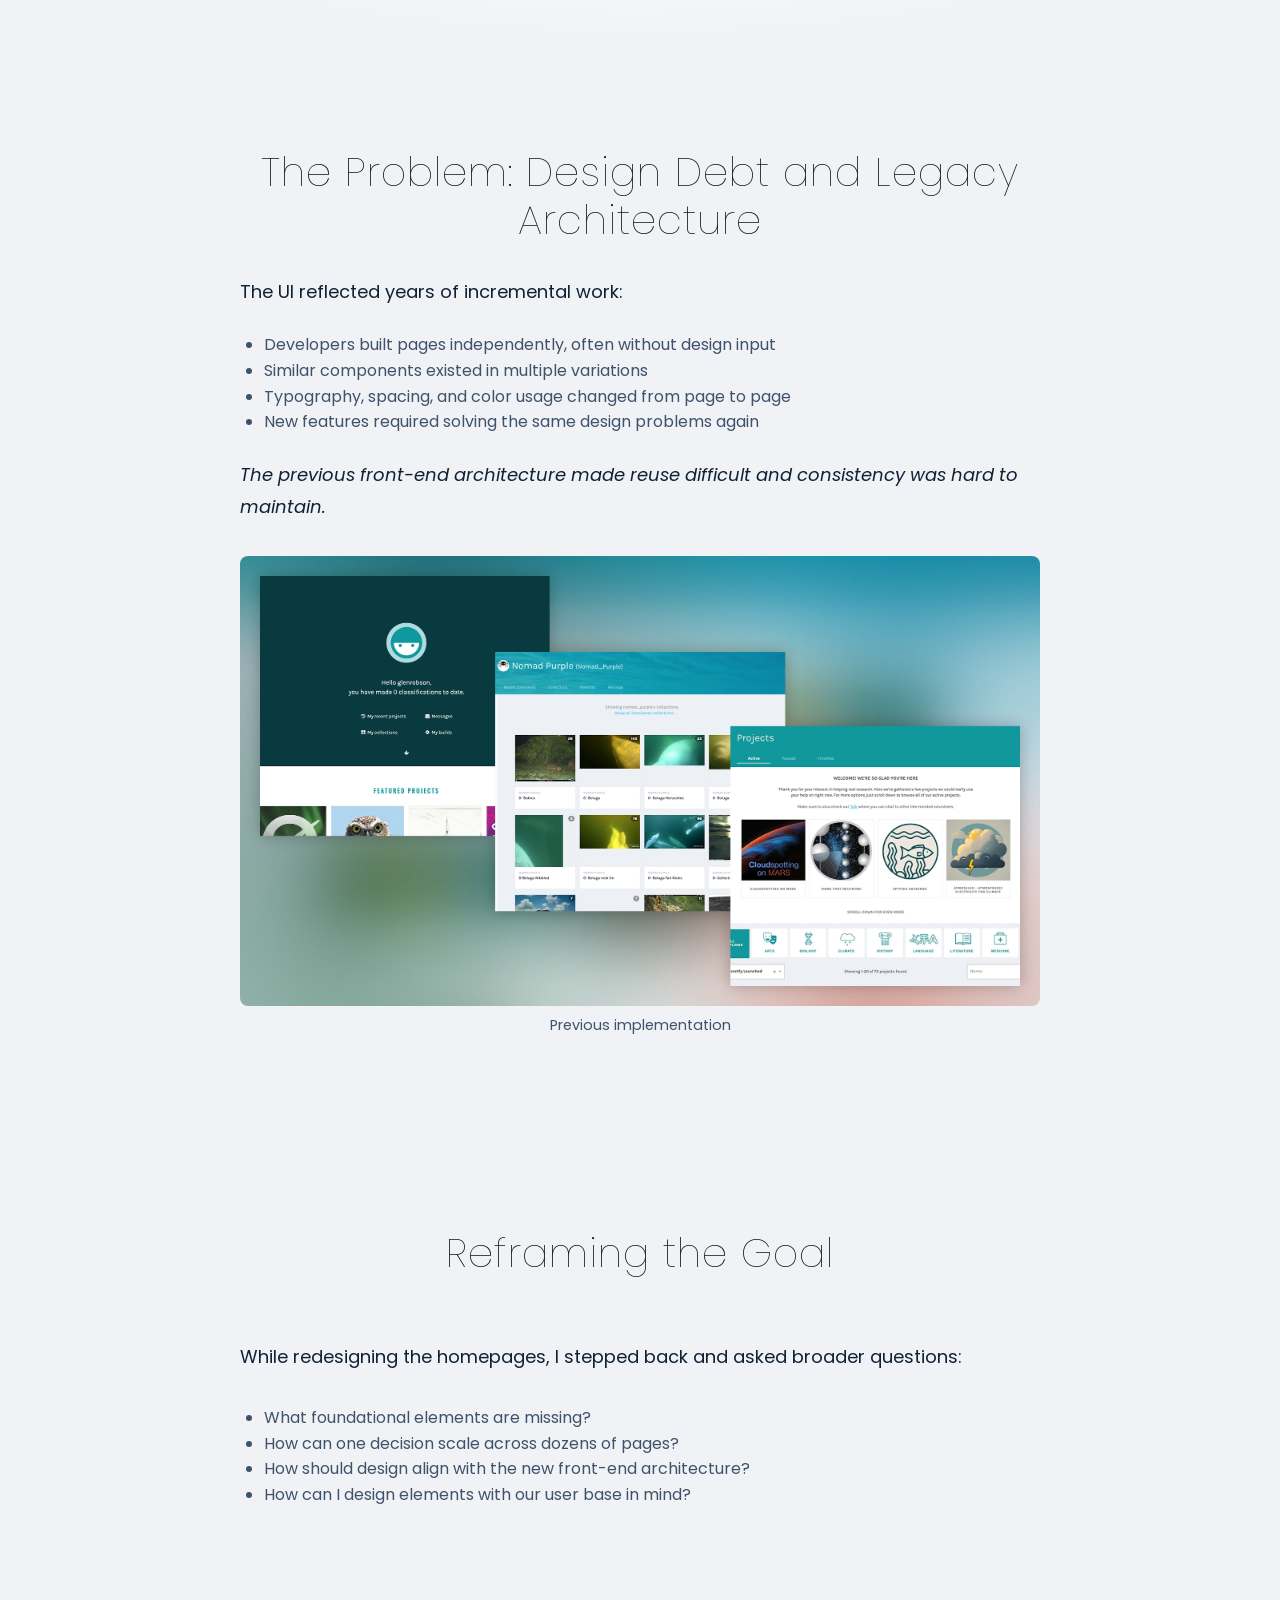
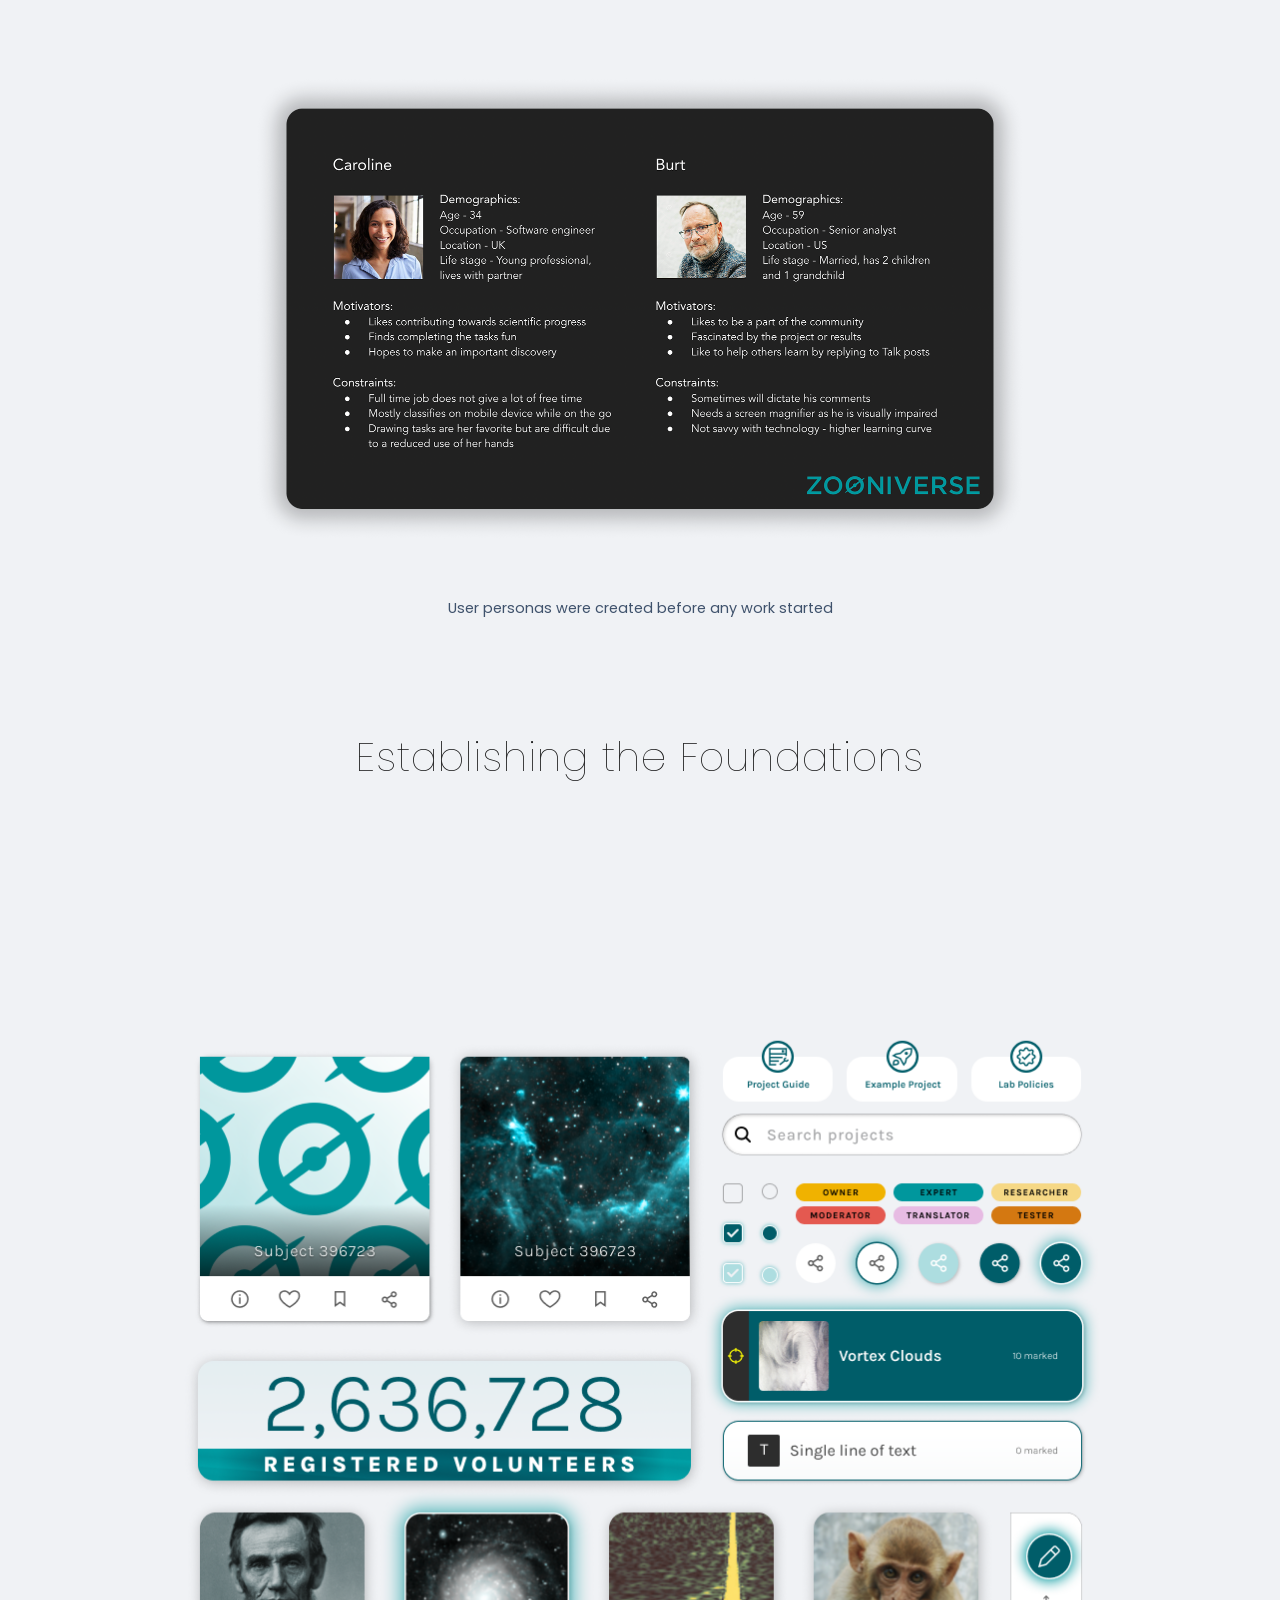
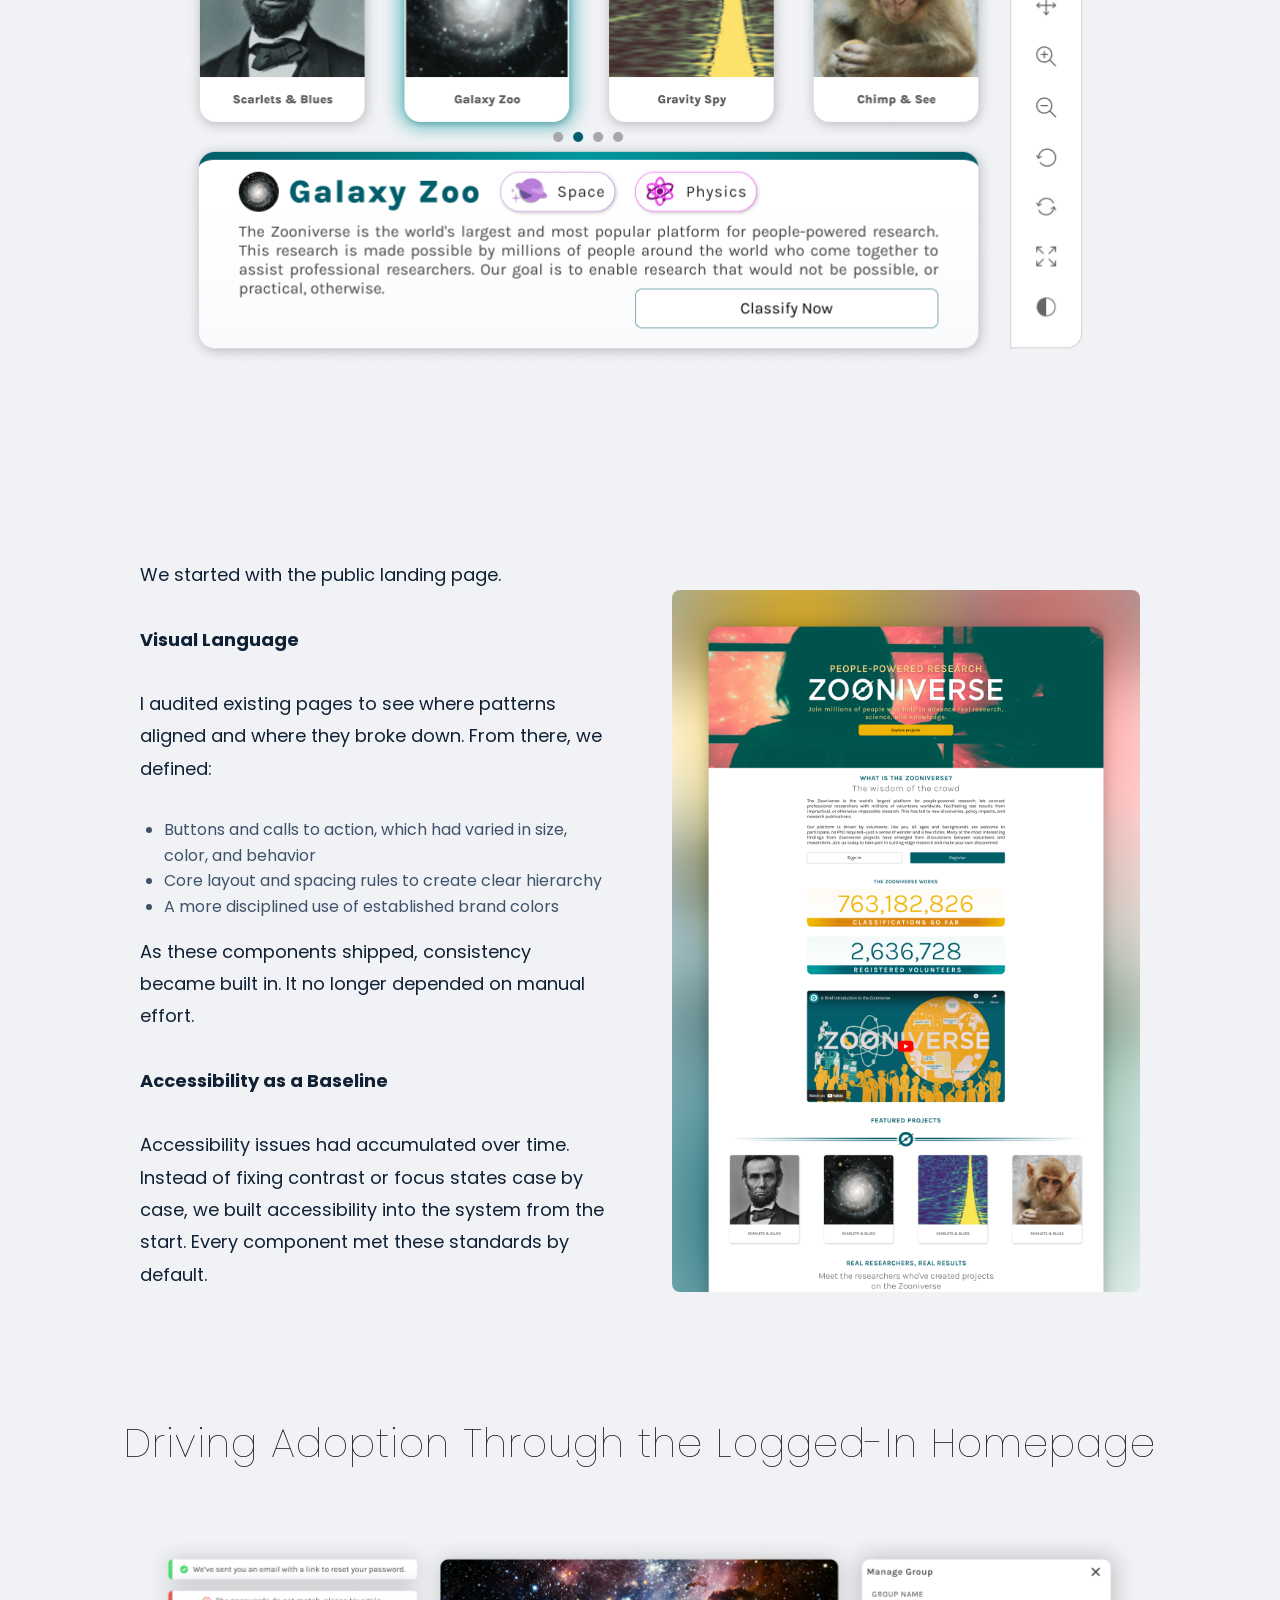
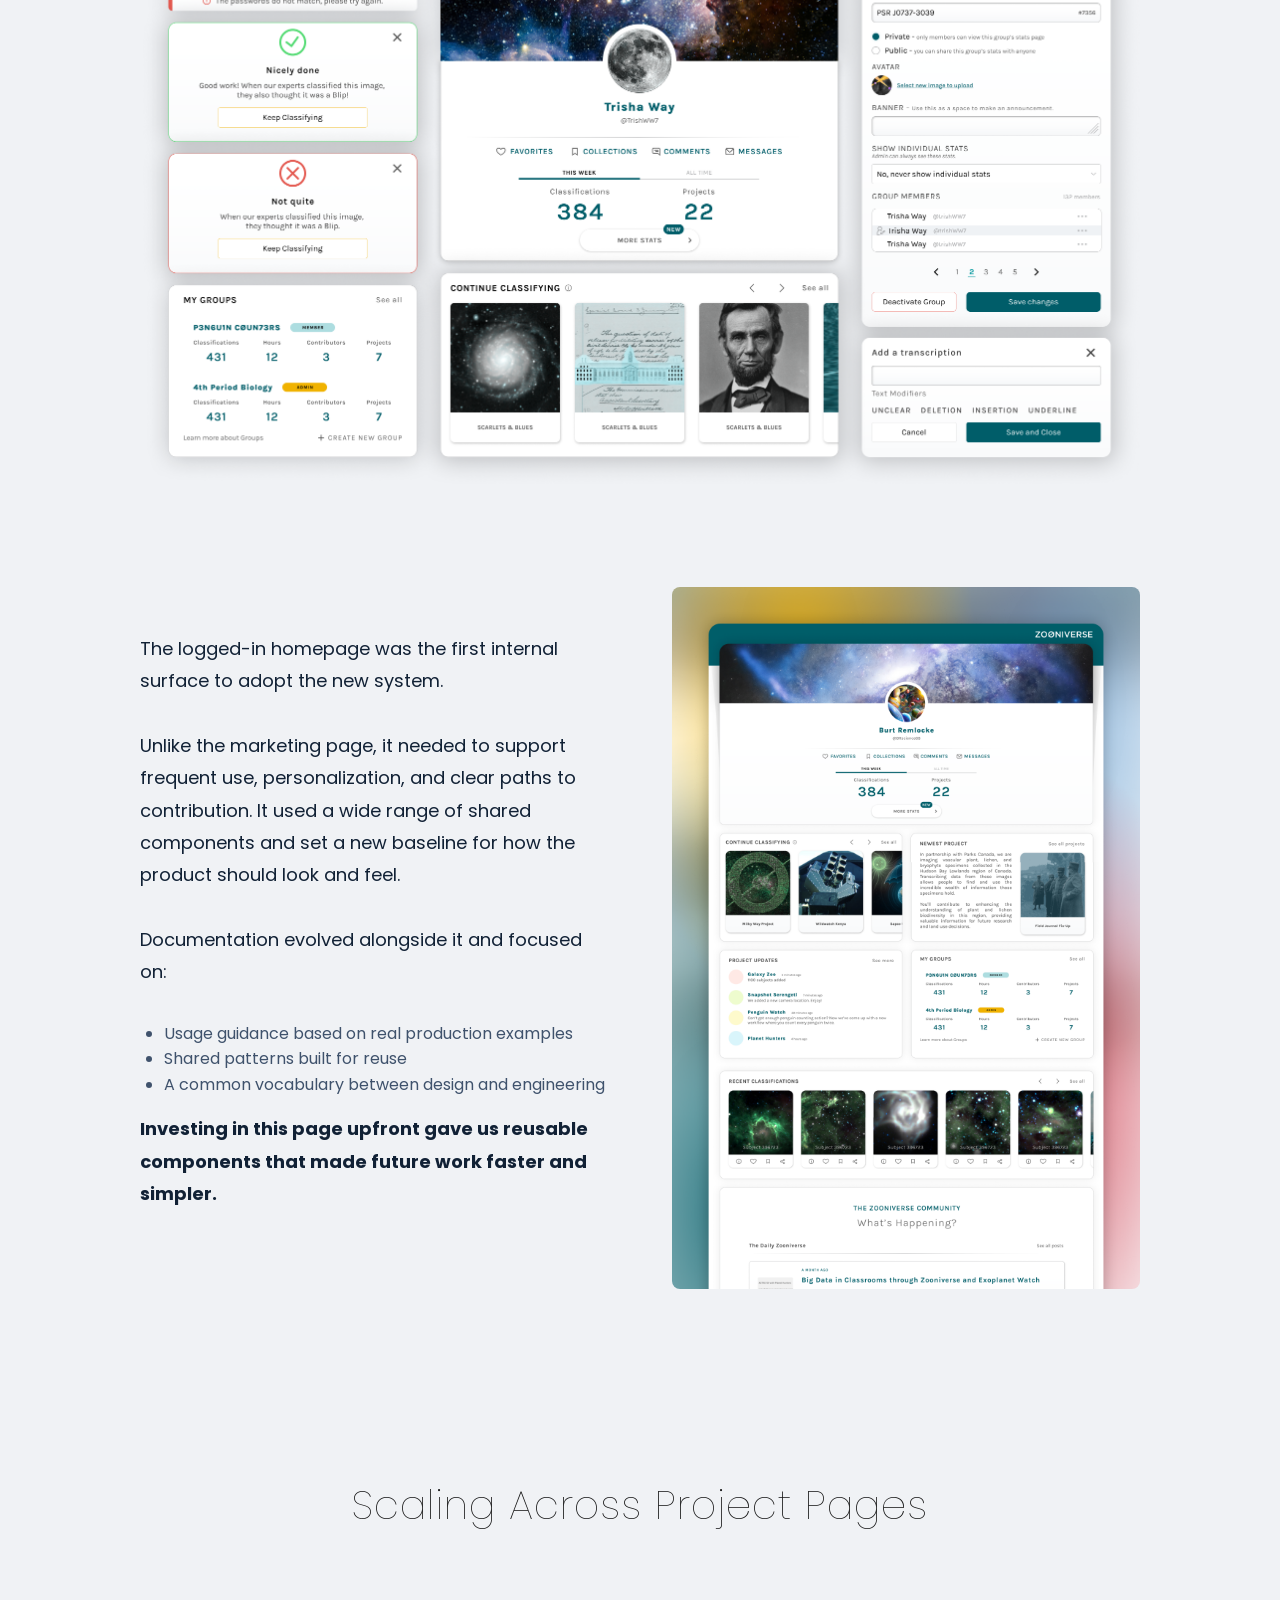
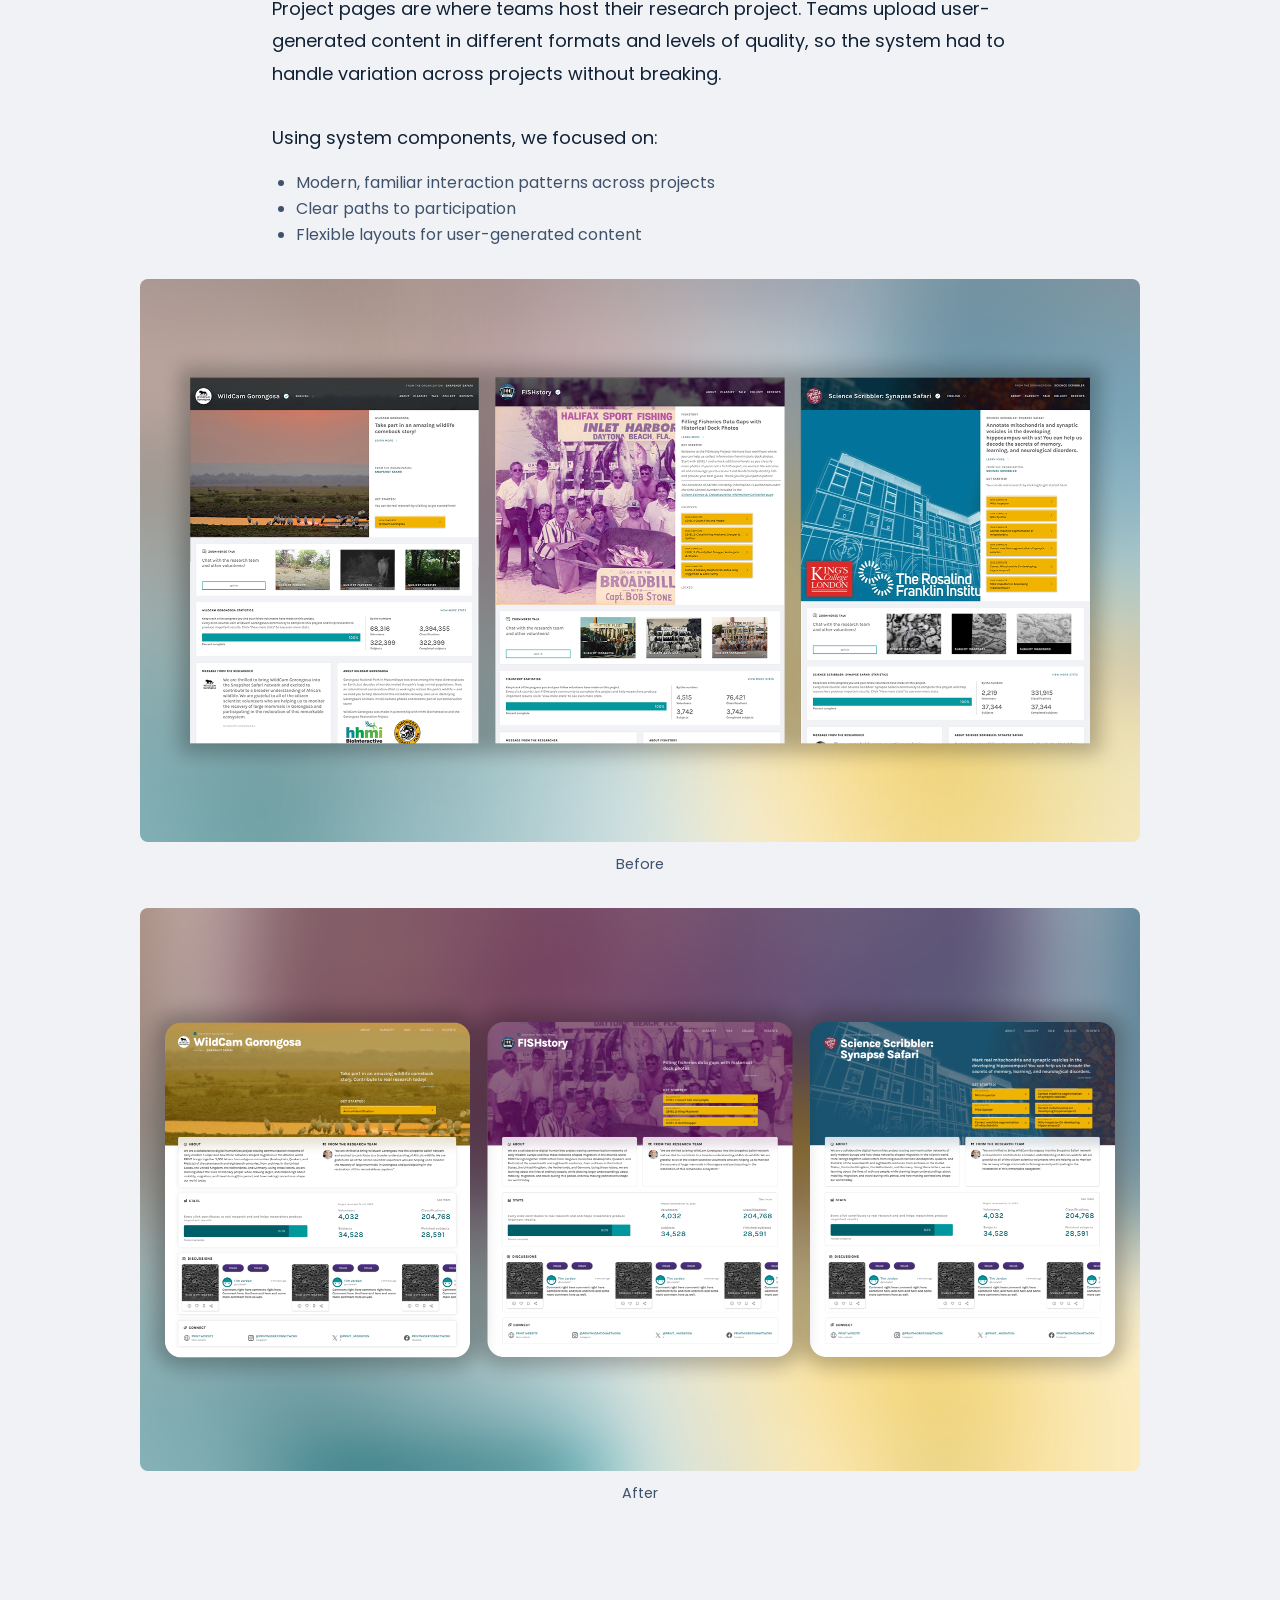
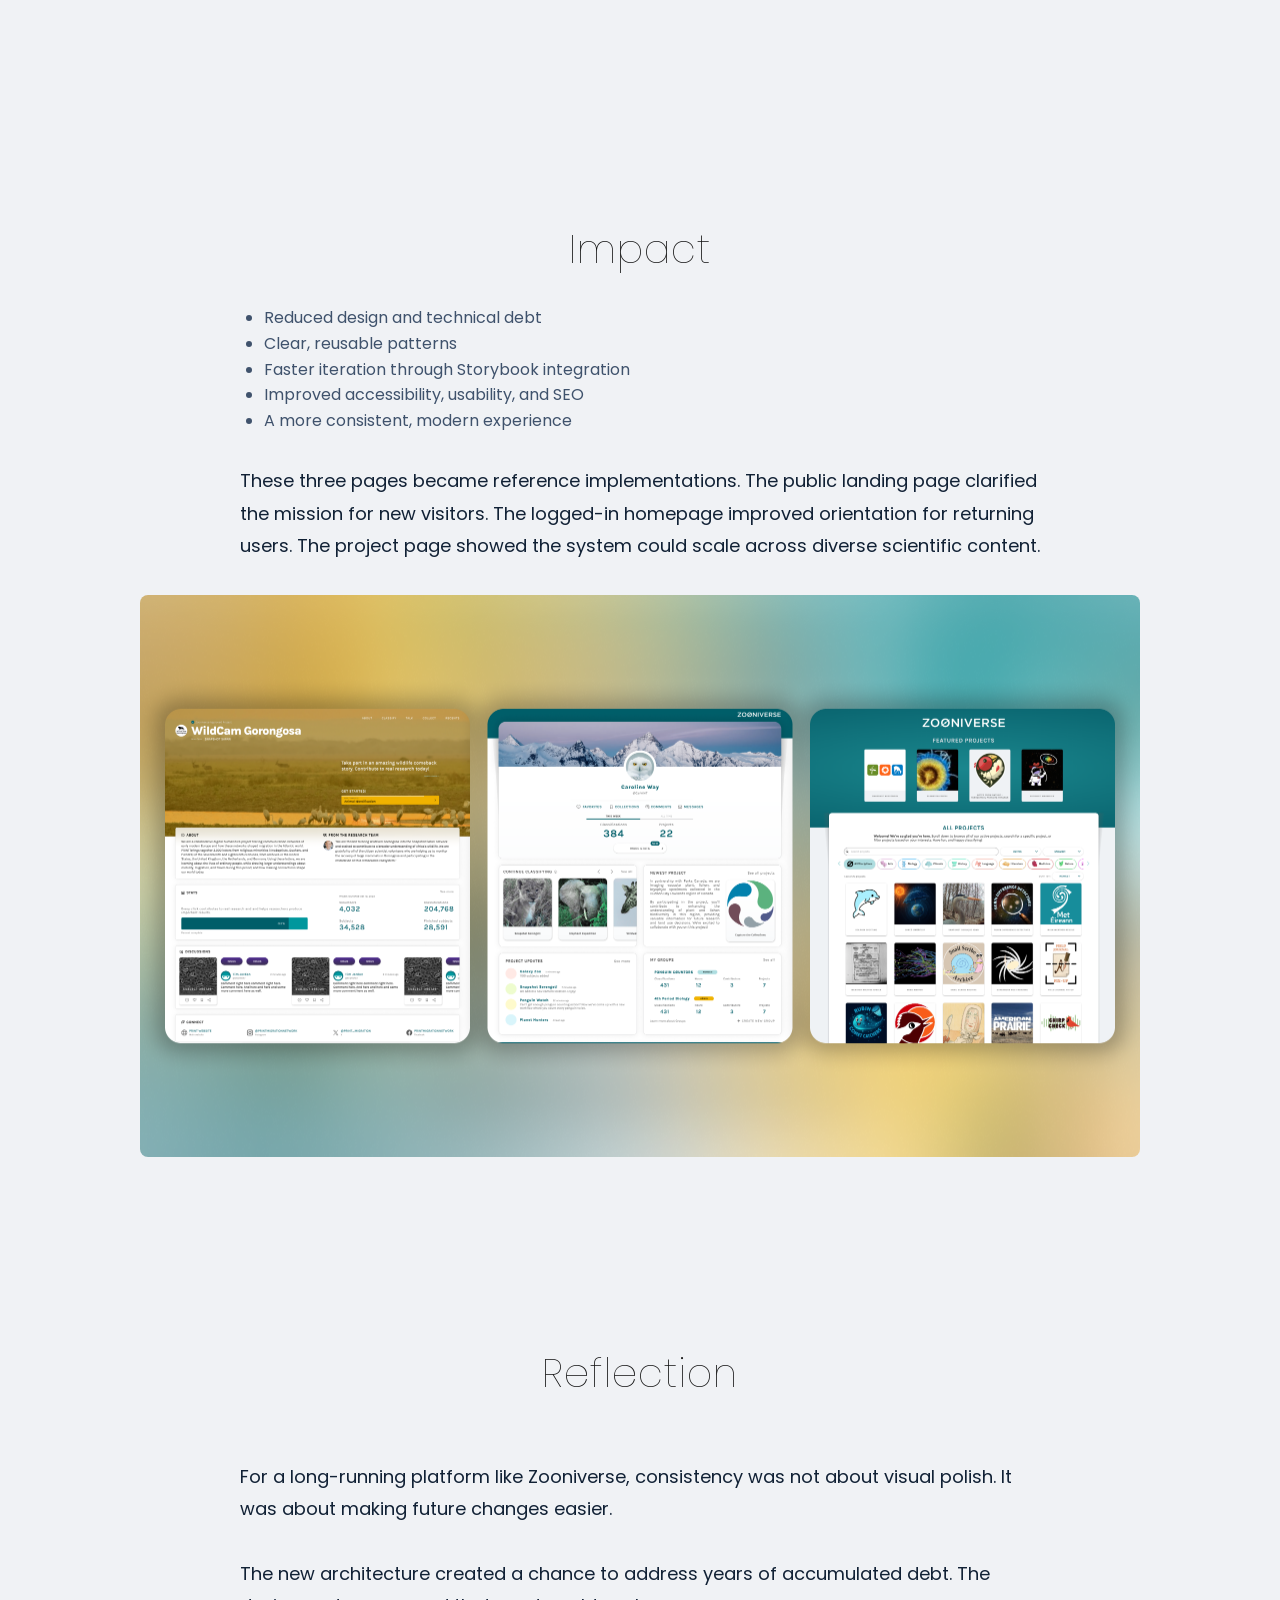
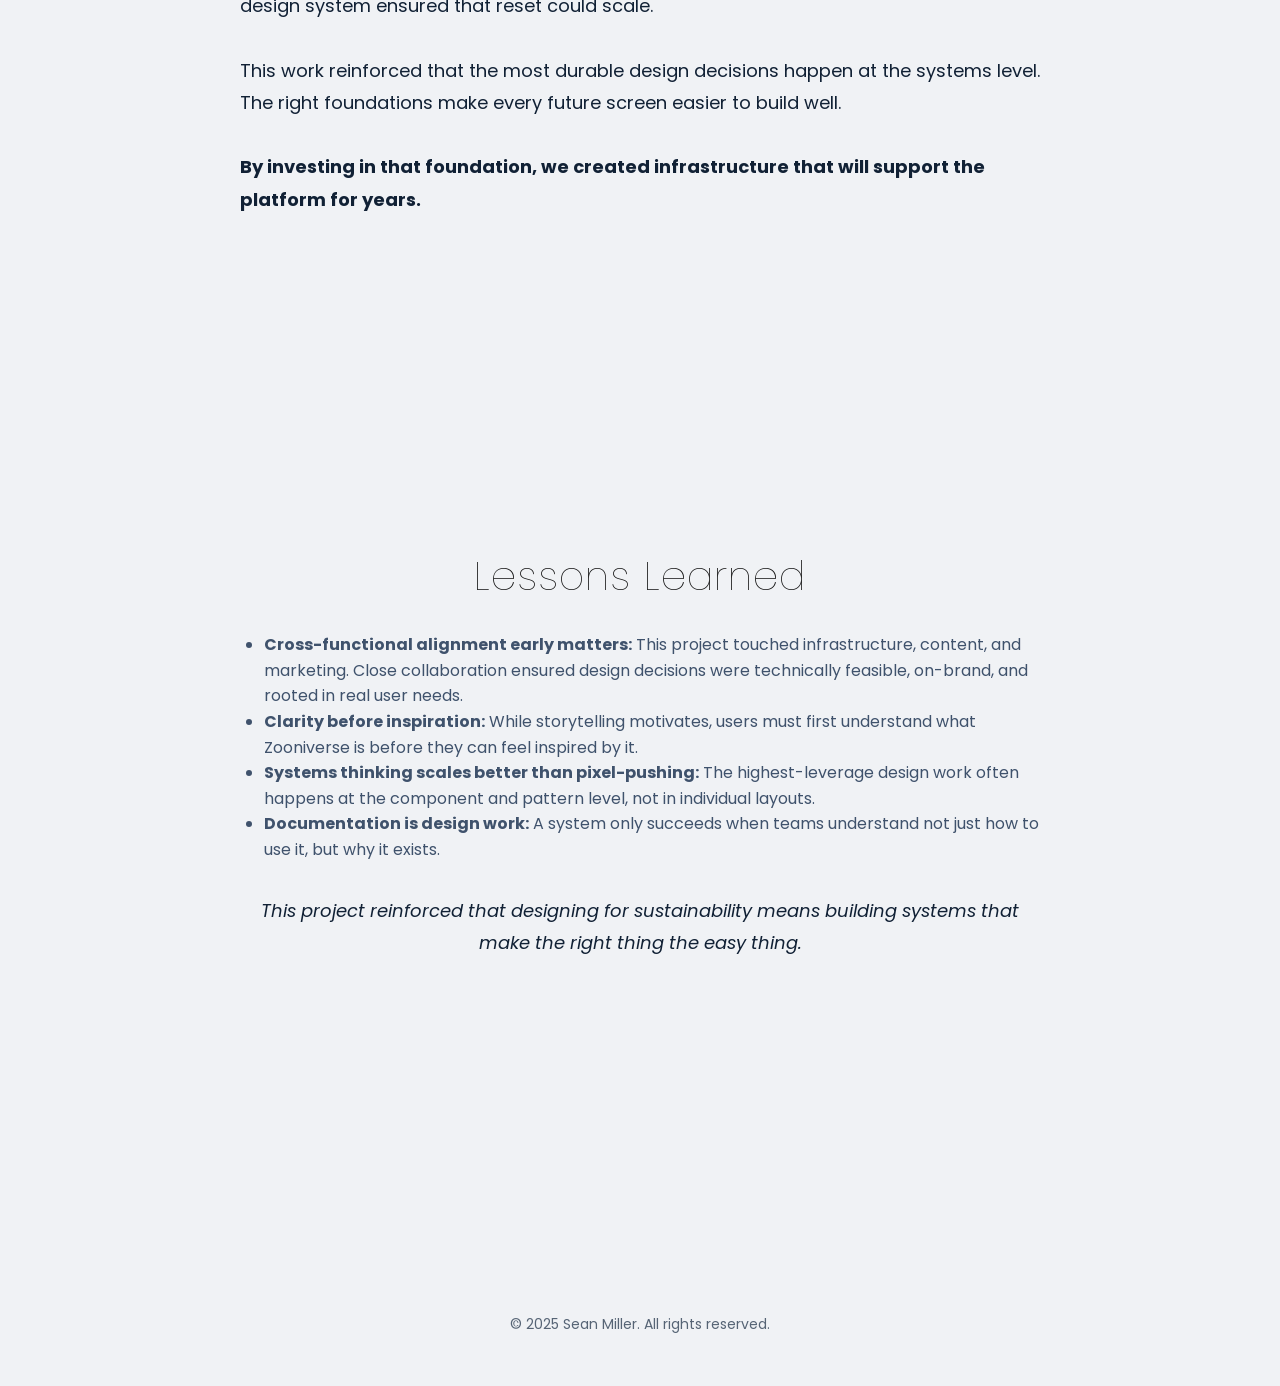
==== commit 610962fe: "update src locations" ====
--- a/case_study_1.html
+++ b/case_study_1.html
@@ -6,7 +6,7 @@
     
     <!-- Primary Meta Tags -->
     <title>Establishing the Zooniverse Design System - Sean Miller UX Case Study</title>
-    <link rel="icon" type="image/x-icon" href="https://raw.githubusercontent.com/sean-miller26/sean-miller26.github.io/refs/heads/main/SeanMiller.ico">
+    <link rel="icon" type="image/x-icon" href="Logos/SeanMiller.ico">
     <meta name="title" content="Zooniverse Landing Page & Design System - Sean Miller UX Case Study">
     <meta name="description" content="Establishing a scalable design system and refreshing the homepage for the world's largest citizen science platform, turning years of design debt into intentional consistency.">
     <meta name="keywords" content="Design Systems, UX Design, Information Architecture, Visual Design, Citizen Science, Platform Design">
@@ -26,8 +26,8 @@
         <nav>
             <div class="logo">
                 <a href="index.html">
-                <img src=https://github.com/sean-miller26/sean-miller26.github.io/blob/main/SM_Logo_Navy.png?raw=true>
-                <alt="Sean Miller"></alt> 
+                <img src=Logos/SM_Logo_Navy.png
+                alt="Sean Miller">
                 <class="logo"></a></class>
             </div>
             <ul class="nav-links">
@@ -43,13 +43,14 @@
         <section class="case-study-hero">
             <div class="case-study-hero-content">
                 <div class="case-study-hero-image">
-                    <img src="https://github.com/sean-miller26/sean-miller26.github.io/blob/main/Design%20System%20Laptop%20Mock.png?raw=true" alt="Zooniverse Design System">
+                    <img src="Images/Design%20System%20Laptop%20Mock.png" 
+                    alt="Zooniverse Design System">
                 </div>
                 <div class="case-study-hero-text">
                     <div class="card-sponsors">
-                        <img src="https://raw.githubusercontent.com/sean-miller26/sean-miller26.github.io/refs/heads/main/zooniverse-word-teal.png" alt="Zooniverse" class="card-sponsor-logo" style="height: 16px;">
+                        <img src="Logos/zooniverse-word-teal.png" alt="Zooniverse" class="card-sponsor-logo" style="height: 16px;">
                         <div class="card-sponsor-separator"></div>
-                        <img src="https://raw.githubusercontent.com/sean-miller26/sean-miller26.github.io/a4e786093bfe8d5346511a8cd8456aa1c812fcd9/Google_logo.svg" alt="Google" class="card-sponsor-logo" style="height: 20px;">
+                        <img src="Logos/Google_logo.svg" alt="Google" class="card-sponsor-logo" style="height: 20px;">
                     </div>
                     
                     <h1 style="font-size: 2.5rem; margin-bottom: 2rem; text-align: left;">Establishing the Zooniverse Design System</h1>
@@ -85,7 +86,7 @@
         </section>
 
         <div class="featured-image" style="max-width: 1000px; margin: 0 auto;">
-                <img src="https://github.com/sean-miller26/sean-miller26.github.io/blob/main/Design%20System%20Visual%20Break.png?raw=true" class="featured-image">
+                <img src="Images/Design%20System%20Visual%20Break.png?raw=true" class="featured-image">
 
         <!-- The Problem -->
         <section class="section-colored">
@@ -100,7 +101,7 @@
                 </ul>
                 <p><em>The previous front-end architecture made reuse difficult and consistency was hard to maintain.</em></p>
                 <figure style="margin: 0; text-align: center;">
-                    <img src="https://github.com/sean-miller26/sean-miller26.github.io/blob/main/Old%20Page%20Designs.png?raw=true" 
+                    <img src="Images/Old%20Page%20Designs.png?raw=true" 
                     alt="Old Page Designs" 
                     class="featured-image" 
                     style="border-radius: 8px;">
@@ -129,7 +130,7 @@
         </section>
 
         <figure style="margin: 0; text-align: center;">
-                <img src="https://github.com/sean-miller26/sean-miller26.github.io/blob/main/Personas.png?raw=true" 
+                <img src="Images/Personas.png?raw=true" 
                 alt="Personas" 
                 class="lightbox-trigger" 
                 style="width: 100%; height: auto; border-radius: 8px;">
@@ -140,11 +141,11 @@
         <section class="section-white">
             <h2>Establishing the Foundations</h2>
             <div class="image-centered" style="max-width: 700px; margin: 0 auto; padding-bottom: var(--space-xl);"></div>
-                <img src="https://github.com/sean-miller26/sean-miller26.github.io/blob/main/Design%20System.png?raw=true" 
+                <img src="Images/Design%20System.png?raw=true" 
                 class="featured-image lightbox-trigger">
                 </div>
             <div class="featured-item" style="max-width: 1000px; margin: 0 auto;">
-                <img src="https://github.com/sean-miller26/sean-miller26.github.io/blob/main/Long%20Landing%20Page.png?raw=true" 
+                <img src="Images/Long%20Landing%20Page.png?raw=true" 
                 alt="Zooniverse Landing Page" 
                 class="featured-image lightbox-trigger" 
                 style="border-radius: 8px;">
@@ -172,11 +173,11 @@
         <section class="section-white">
             <h2>Driving Adoption Through the Logged-In Homepage</h2>
             <div class="featured-image" style="max-width: 1000px; margin: 0 auto;">
-                <img src="https://github.com/sean-miller26/sean-miller26.github.io/blob/main/Design%20System%202.png?raw=true" 
+                <img src="Images/Design%20System%202.png" 
                 class="featured-image lightbox-trigger"
                 style="padding-bottom: var(--space-xl)">
             <div class="featured-item" style="max-width: 1000px; margin: 0 auto;">
-                <img src="https://github.com/sean-miller26/sean-miller26.github.io/blob/main/Long%20Homepage.png?raw=true" 
+                <img src="Images/Long%20Homepage.png?raw=true" 
                 alt="Zooniverse Homepage" 
                 class="featured-image lightbox-trigger" 
                 style="border-radius: 8px;">
@@ -216,14 +217,14 @@
     <!-- Before and After Images -->
     <div style="width: 100%; max-width: 1000px; margin: 0 auto; box-sizing: border-box;">
         <figure style="margin: 0 0 var(--space-md) 0; text-align: center;">
-            <img src="https://github.com/sean-miller26/sean-miller26.github.io/blob/main/Project%20Homepage%20Old.png?raw=true" 
+            <img src="Images/Project%20Homepage%20Old.png" 
             alt="Project Page Before" 
             class="lightbox-trigger" 
             style="width: 100%; border-radius: 8px;">
             <figcaption style="margin-top: 0.25rem; margin-bottom: 1rem; color: var(--color-text-light); font-size: 0.9rem;">Before</figcaption>    
         </figure>
         <figure style="margin: 0; text-align: center;">
-            <img src="https://github.com/sean-miller26/sean-miller26.github.io/blob/main/Project%20Hompage%20New.png?raw=true" 
+            <img src="Images/Project%20Hompage%20New.png?raw=true" 
             alt="Project Page After" 
             class="lightbox-trigger" 
             style="width: 100%; height: auto; border-radius: 8px;">
@@ -246,7 +247,7 @@
                     <p style="margin-top: 2rem;">These three pages became reference implementations. The public landing page clarified the mission for new visitors. The logged-in homepage improved orientation for returning users. The project page showed the system could scale across diverse scientific content.</p>
                 </div>
                 <div class="featured-image" style="max-width: 1000px; margin: 0 auto;">
-                <img src="https://github.com/sean-miller26/sean-miller26.github.io/blob/main/New%20Page%20Designs.png?raw=true" 
+                <img src="Images/New%20Page%20Designs.png?raw=true" 
                 alt="New Page Designs" 
                 class="featured-image lightbox-trigger" 
                 style="border-radius: 8px;">
